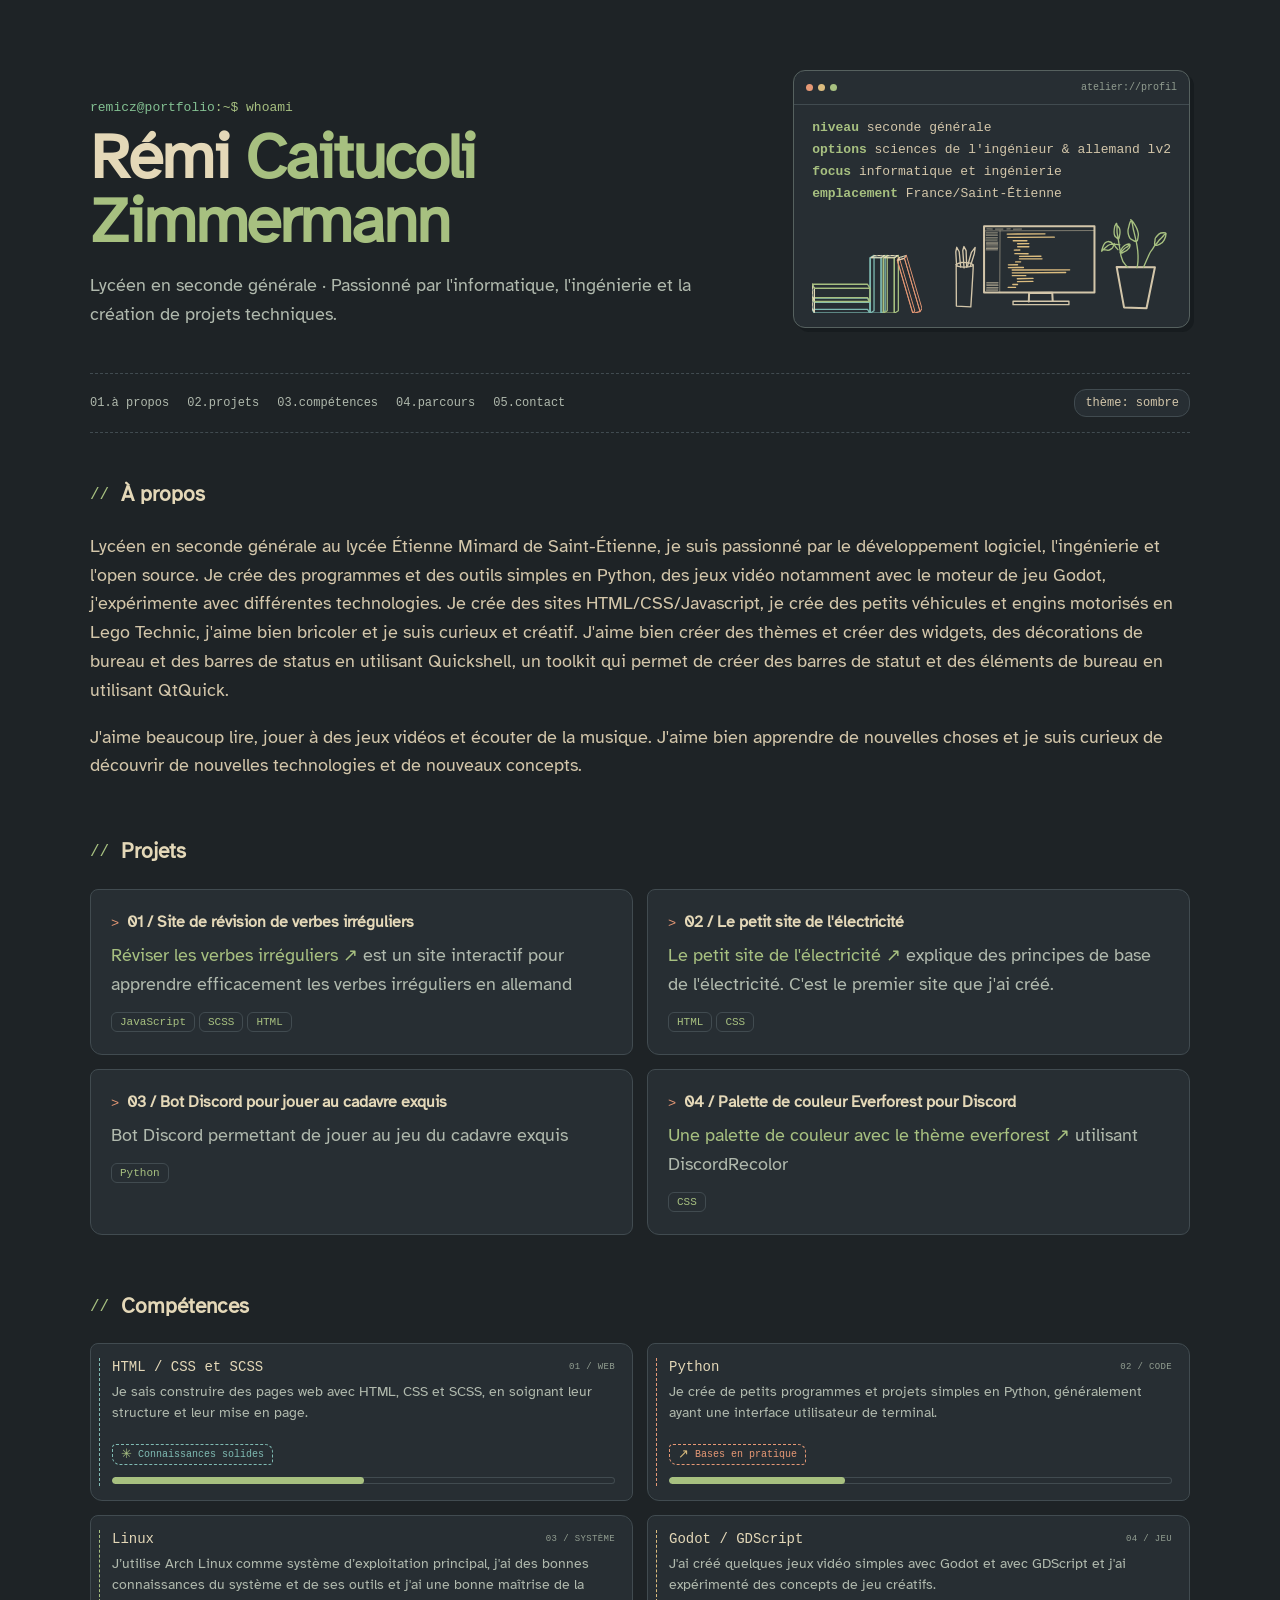
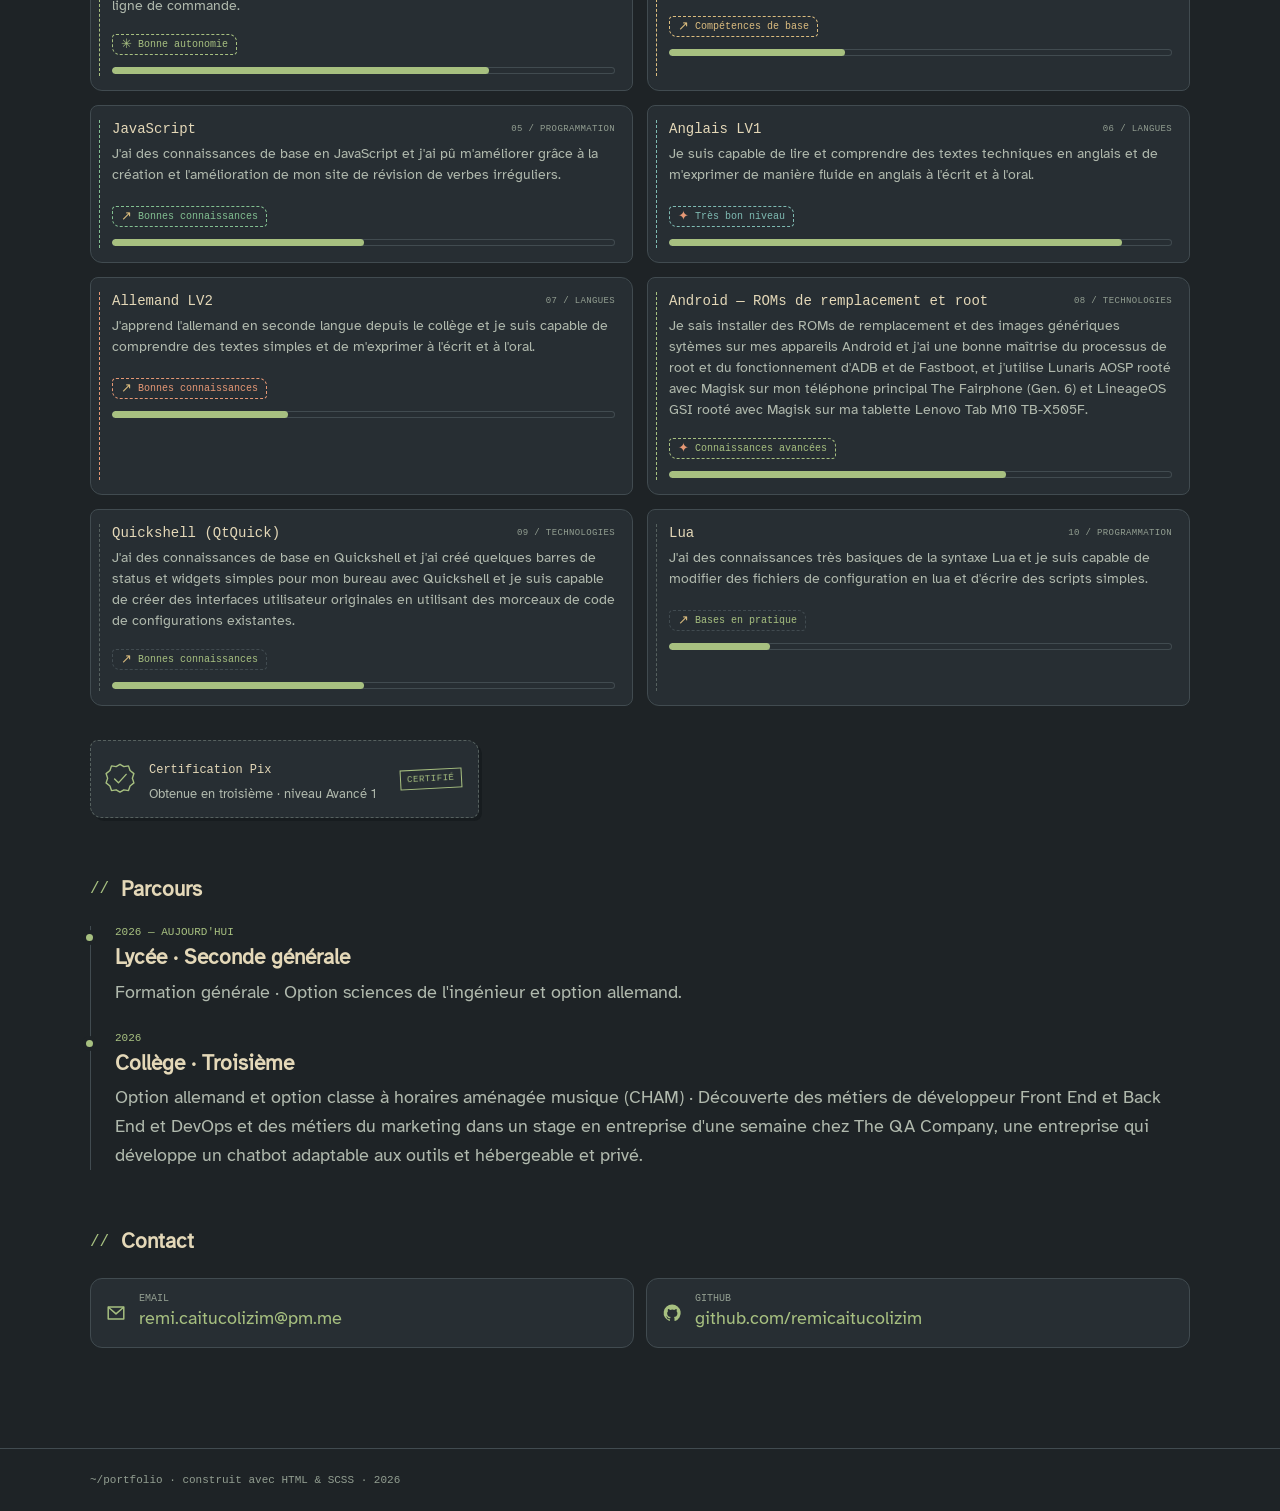
==== index.html @ 59a2e9ad "optimisation chargement police et ajout verdana comme police de fallback au lieu d'ubuntu" ====
<!doctype html>
<html lang="fr">
<head>
<meta charset="utf-8">
<meta name="viewport" content="width=device-width,initial-scale=1">
<title>Rémi Caitucoli Zimmermann — ~/CV</title>
<meta name="description" content="CV de Rémi Caitucoli Zimmermann, lycéen passionné par l'informatique, l'ingénierie et les projets techniques.">
<link rel="preload" href="fonts/atkinson-hyperlegible-minimal-400-normal.woff2" as="font" type="font/woff2" crossorigin>
<link rel="stylesheet" href="style.min.css">
</head>
<body>

<header>
<div class="container hero">
<div>
    <p class="eyebrow"><span class="eyebrow__prompt">remicz@portfolio</span>:~$ whoami</p>
    <h1>Rémi <span>Caitucoli Zimmermann</span></h1>
    <p class="subtitle">Lycéen en seconde générale · Passionné par l'informatique, l'ingénierie et la création de projets techniques.</p>
</div>
<div class="terminal">
    <div class="terminal__bar" aria-hidden="true">
        <span class="terminal__lights"><i></i><i></i><i></i></span>
        <span>atelier://profil</span>
    </div>
    <div class="terminal__details">
    <div><b>niveau</b> seconde générale</div>
    <div><b>options</b> sciences de l'ingénieur & allemand lv2</div>
    <div><b>focus</b> informatique et ingénierie</div>
    <div><b>emplacement</b> France/Saint-Étienne</div>
    </div>
    <div class="terminal__illustrations" role="img" aria-label="Illustration dessinée de livres et d'un bureau avec écran, pot à crayons et plante">
        <svg class="terminal__books" viewBox="0 0 137.84 113.62" aria-hidden="true" focusable="false">
                <g class="book-lines book-lines--blue" transform="matrix(.9938 0 0 .9938 -443.73 -843.36)">
                    <path d="m519.64 962.36 5.0803-3v-70l-5.0803 3z"/>
                    <path d="m520 892.36h13.606v70h-13.606z"/>
                    <path transform="translate(0 252.36)" d="m533.64 710 5.0803-3v-70l-5.0803 3z"/>
                    <path class="book-page" d="m520.99 892.36 4.1082-2.5853h12.895l-4.3007 2.5853z"/>
                    <path class="book-detail" d="m527.6875 889.7684-1.7188 1.0938h.2188l1.7188-1.0938h-.2188zm1.0313 0-1 .625h.2188l1-.625h-.2188zm4.8438 0-.5.3125h.2188l.5-.3125h-.2188zm1.7188 0-1.8125 1.1563h.2188l1.8125-1.1563h-.2188z"/>
                </g>
                <g class="book-lines book-lines--green" transform="matrix(.9938 0 0 .9938 -427.18 -843.36)">
                    <path d="m519.64 962.36 5.0803-3v-70l-5.0803 3z"/>
                    <path d="m520 892.36h13.606v70h-13.606z"/>
                    <path transform="translate(0 252.36)" d="m533.64 710 5.0803-3v-70l-5.0803 3z"/>
                    <path class="book-page" d="m520.99 892.36 4.1082-2.5853h12.895l-4.3007 2.5853z"/>
                    <path class="book-detail" d="m527.6875 889.7684-1.7188 1.0938h.2188l1.7188-1.0938h-.2188zm1.0313 0-1 .625h.2188l1-.625h-.2188zm4.8438 0-.5.3125h.2188l.5-.3125h-.2188zm1.7188 0-1.8125 1.1563h.2188l1.8125-1.1563h-.2188z"/>
                </g>
                <g class="book-lines book-lines--orange" transform="matrix(.65455 -.19206 .27981 .95359 -483.07 -704.28)">
                    <path d="m519.64 962.36 5.0803-3v-70l-5.0803 3z"/>
                    <path d="m520 892.36h13.606v70h-13.606z"/>
                    <path class="book-page" d="m520.99 892.36 4.1082-2.5853h12.895l-4.3007 2.5853z"/>
                    <path d="m533.38 962.46 5.0803-3v-70l-5.0803 3z"/>
                    <path class="book-detail" d="m527.6875 889.7684-1.7188 1.0938h.2188l1.7188-1.0938h-.2188zm1.0313 0-1 .625h.2188l1-.625h-.2188zm4.8438 0-.5.3125h.2188l.5-.3125h-.2188zm1.7188 0-1.8125 1.1563h.2188l1.8125-1.1563h-.2188z"/>
                </g>
                <g class="book-lines book-lines--blue" transform="matrix(0 -.9938 .9938 0 -883.85 629.67)">
                    <path d="m519.64 962.36 5.0803-3v-70l-5.0803 3z"/>
                    <path d="m520 892.36h13.606v70h-13.606z"/>
                    <path transform="translate(0 252.36)" d="m533.64 710 5.0803-3v-70l-5.0803 3z"/>
                    <path class="book-page" d="m520.99 892.36 4.1082-2.5853h12.895l-4.3007 2.5853z"/>
                    <path class="book-detail" d="m527.6875 889.7684-1.7188 1.0938h.2188l1.7188-1.0938h-.2188zm1.0313 0-1 .625h.2188l1-.625h-.2188zm4.8438 0-.5.3125h.2188l.5-.3125h-.2188zm1.7188 0-1.8125 1.1563h.2188l1.8125-1.1563h-.2188z"/>
                </g>
                <g class="book-lines book-lines--green" transform="matrix(0 -.9938 .9938 0 -883.85 615.06)">
                    <path d="m519.64 962.36 5.0803-3v-70l-5.0803 3z"/>
                    <path d="m520 892.36h16.583v70h-16.583z"/>
                    <path class="book-page" d="m520.99 892.36 5.0212-2.5853h15.761l-5.2565 2.5853z"/>
                    <path d="m536.58 962.36 5.0803-3v-70l-5.0803 3z"/>
                    <path class="book-detail" d="m527.6875 889.7684-1.7188 1.0938h.2188l1.7188-1.0938h-.2188zm1.0313 0-1 .625h.2188l1-.625h-.2188zm4.8438 0-.5.3125h.2188l.5-.3125h-.2188zm1.7188 0-1.8125 1.1563h.2188l1.8125-1.1563h-.2188z"/>
                </g>
        </svg>
        <svg class="terminal__drawing" viewBox="112 184 328 146" aria-hidden="true" focusable="false">
        <path d="M 358.947 261.435 L 369.987 321.822 L 403.524 322.934 L 416.011 261.928 L 358.947 261.435 Z" class="drawing-ink" stroke-width="3" fill="none" />
        <path d="M 120.003 319.823 L 119.708 257.819 C 118.082 262.956 144.098 262.572 145.029 258.461 C 145.959 254.352 141.541 321.077 141.541 321.077 L 120.003 319.823 Z" class="drawing-ink" stroke-width="2" fill="none" />
        <path d="M 126.381 261.531 L 124.205 238.793 L 120.526 232.129 L 119.132 239.072 L 120.272 258.483" class="drawing-ink" stroke-width="2" fill="none" />
        <path d="M 148.027 232.368 L 142.113 253.093 L 136.557 260.352 L 137.799 251.174 L 143.629 232.575" class="drawing-ink" transform="matrix(-1, 0, 0, -1, 0.000027, 0.000058)" stroke-width="2" fill="none" style="transform-box: fill-box; transform-origin: 50% 50%" />
        <path d="M 135.427 262.02 L 134.518 237.113 L 131.275 230.937 L 129.544 237.012 L 131.465 262.886" class="drawing-ink" stroke-width="2" fill="none" />
        <path d="M 119.73 258.037 C 120.292 258.771 121.184 256.816 122.063 256.523 C 122.516 256.373 122.98 256.22 123.453 256.067" class="drawing-ink" stroke-width="2" fill="none" />
        <path d="M 123.453 256.067 C 124.918 255.593 126.46 255.13 128.036 254.842 C 132.576 254.013 137.228 255.386 141.523 255.995 C 142.492 256.133 143.98 258.04 144.692 258.04" class="drawing-ink" stroke-width="2" fill="none" />
        <rect x="204.501" y="312.654" width="83.295" height="5.009" class="drawing-ink" stroke-width="2" fill="none" fill-opacity="0" />
        <polyline points="228.002 313.023 228.435 300.389 262.974 299.941 263.615 312.392" class="drawing-ink" stroke-width="3" fill="none" />
        <rect x="161.28" y="200.679" width="164.632" height="98.787" class="drawing-ink" stroke-width="3" fill="none" />
        <path d="M 399.13 261.859 C 401.352 256.072 404.235 249.851 406.723 244.403 C 407.624 242.43 408.785 239.451 410.194 237.868 C 412.074 235.754 413.523 232.959 415.151 230.54 C 416.779 228.121 419.765 225.579 420.997 223.278 C 423.022 219.494 427.864 217.443 429.673 213.623 C 430.034 212.86 432.757 212.225 432.582 211.303 C 432.373 210.204 425.838 210.506 424.885 210.825 C 420.372 212.334 419.876 215.131 416.949 218.071 C 415.742 219.284 416.594 222.273 415.877 223.594 C 415.499 224.292 415.382 228.344 415.882 228.989 C 416.847 230.236 421.919 227.937 423.015 227.638 C 428.663 226.097 432.617 216.983 432.617 211.575" class="drawing-accent" stroke-width="3" fill="none" />
        <path d="M 389.149 262.25 C 390.331 261.304 390.028 258.186 390.319 256.726 C 391.074 252.947 390.857 248.493 390.857 244.452 C 390.857 231.685 387.042 218.277 384.063 206.364 C 382.966 201.974 382.85 196.547 381.029 192.316 C 380.887 191.986 379.503 193.779 379.45 193.867 C 377.817 196.581 377.589 200.403 376.549 203.543 C 374.829 208.739 376.678 219.367 382.257 221.232 C 384.371 221.939 386.074 223.905 388.68 223.296 C 391.074 222.736 390.546 216.741 391.172 214.869 C 391.743 213.162 391.08 211.339 390.776 209.671 C 389.934 205.059 386.392 199.034 383.819 195.168 C 383.259 194.327 380.786 190.883 379.891 190.883" class="drawing-accent" stroke-width="3" fill="none" />
        <path d="M 375.733 261.789 C 374.653 261.531 373.754 260.222 373.034 259.492 C 369.249 255.656 366.686 250.982 365.557 245.297 C 363.355 234.202 362.013 222.316 359.824 211.348 C 358.897 206.705 360.358 200.881 358.907 196.598 C 358.698 195.982 357.88 197.495 357.675 198.113 C 357.297 199.254 356.304 200.257 356.079 201.393 C 355.178 205.93 353.908 215.108 358.499 217.468 C 359.054 217.753 360.697 220.13 361.54 219.843 C 362.821 219.407 362.919 216.231 363.2 215.109 C 363.994 211.939 364.168 207.223 363.199 204.197 C 362.53 202.108 360.33 200.631 359.326 198.613" class="drawing-accent" stroke-width="3" fill="none" />
        <path d="M 364.293 240.386 C 364.871 234.336 369.776 229.028 374.096 227.834 C 375.01 227.582 377.948 226.68 378.724 227.837 C 379.516 229.018 377.826 232.83 377.381 233.447 C 375.036 236.697 372.807 238.231 369.255 239.444 C 367.86 239.92 365.897 241.675 364.54 240.111 C 364.375 239.922 364.953 239.938 365.146 239.806 C 365.441 239.601 365.859 239.173 366.128 238.926 C 367.137 237.999 367.933 236.729 368.91 235.713 C 370.288 234.282 371.285 233.403 372.901 232.511 C 374.785 231.473 376.545 229.629 378.178 228.213" class="drawing-accent" stroke-width="3" fill="none" />
        <path d="M 363.909 228.482 C 358.286 228.482 351.274 225.262 346.05 229.483 C 343.838 231.272 341.691 233.01 339.576 234.968 C 339.099 235.407 337.907 236.065 337.585 236.718 C 337.562 236.763 336.687 238.044 336.686 237.98 C 336.666 236.414 338.053 232.74 338.533 231.317 C 341.928 221.242 349.275 221.876 354.336 228.23 C 354.857 228.885 352.879 233.269 352.514 233.449 C 350.106 234.622 348.014 237.686 344.904 236.468 C 342.67 235.593 339.831 235.596 337.583 235.596" class="drawing-accent" stroke-width="3" fill="none" />
        <path d="M 360.865 235.667 C 359.124 233.584 355.246 229.885 355.246 226.347" class="drawing-accent" stroke-width="3" fill="none" />
        <line x1="195.84" y1="212.487" x2="252.127" y2="212.066" class="drawing-detail" stroke-width="2" fill="none" />
        <line x1="196.744" y1="217.454" x2="266.022" y2="217.001" class="drawing-detail" stroke-width="2" fill="none" />
        <line x1="204.81" y1="222.361" x2="225.129" y2="222.439" class="drawing-detail" stroke-width="2" fill="none" />
        <line x1="211.302" y1="226.887" x2="228.025" y2="226.633" class="drawing-detail" stroke-width="2" fill="none" />
        <line x1="211.437" y1="231.32" x2="228.07" y2="231.397" class="drawing-detail" stroke-width="2" fill="none" />
        <line x1="206.335" y1="236.283" x2="214.615" y2="236.196" class="drawing-detail" stroke-width="2" fill="none" />
        <line x1="207.254" y1="241.674" x2="226.971" y2="241.732" class="drawing-detail" stroke-width="2" fill="none" />
        <line x1="214.25" y1="245.572" x2="246.107" y2="245.521" class="drawing-detail" stroke-width="2" fill="none" />
        <line x1="214.008" y1="249.373" x2="247.692" y2="249.329" class="drawing-detail" stroke-width="2" fill="none" />
        <line x1="208.409" y1="253.897" x2="215.817" y2="253.832" class="drawing-detail" stroke-width="2" fill="none" />
        <line x1="197.589" y1="258.268" x2="211.206" y2="258.226" class="drawing-detail" stroke-width="2" fill="none" />
        <line x1="197.501" y1="262.396" x2="220.018" y2="262.259" class="drawing-detail" stroke-width="2" fill="none" />
        <line x1="203.256" y1="266.012" x2="288.898" y2="265.712" class="drawing-detail" stroke-width="2" fill="none" />
        <line x1="203.386" y1="270.275" x2="282.975" y2="269.757" class="drawing-detail" stroke-width="2" fill="none" />
        <line x1="203.457" y1="274.485" x2="223.491" y2="274.506" class="drawing-detail" stroke-width="2" fill="none" />
        <line x1="210.871" y1="279.009" x2="234.261" y2="278.597" class="drawing-detail" stroke-width="2" fill="none" />
        <line x1="211.126" y1="283.374" x2="234.11" y2="283.08" class="drawing-detail" stroke-width="2" fill="none" />
        <line x1="204.126" y1="287.677" x2="211.203" y2="287.668" class="drawing-detail" stroke-width="2" fill="none" />
        <line x1="197.3" y1="291.949" x2="208.26" y2="291.92" class="drawing-detail" stroke-width="2" fill="none" />
        <line x1="162.582" y1="207.679" x2="325.145" y2="207.154" class="drawing-ink" stroke-width="0.75" fill="none" />
        <line x1="165.428" y1="204.704" x2="173.582" y2="204.906" class="drawing-ink" fill="none" />
        <line x1="178.369" y1="204.992" x2="189.426" y2="204.953" class="drawing-ink" fill="none" />
        <line x1="195.356" y1="204.794" x2="200.237" y2="204.706" class="drawing-ink" fill="none" />
        <line x1="205.14" y1="205.095" x2="217.051" y2="204.942" class="drawing-ink" fill="none" />
        <line x1="185.136" y1="207.612" x2="184.636" y2="299.285" class="drawing-ink" stroke-width="0.75" fill="none" />
        <line x1="164.441" y1="210.321" x2="181.252" y2="210.312" class="drawing-ink" stroke-width="0.75" fill="none" />
        <line x1="164.328" y1="212.537" x2="181.139" y2="212.528" class="drawing-ink" stroke-width="0.75" fill="none" />
        <line x1="164.5" y1="214.489" x2="181.311" y2="214.48" class="drawing-ink" stroke-width="0.75" fill="none" />
        <line x1="164.499" y1="217.546" x2="181.31" y2="217.537" class="drawing-ink" stroke-width="0.75" fill="none" />
        <line x1="164.26" y1="219.729" x2="181.072" y2="219.72" class="drawing-ink" stroke-width="0.75" fill="none" />
        <line x1="164.012" y1="221.68" x2="180.823" y2="221.671" class="drawing-ink" stroke-width="0.75" fill="none" />
        <line x1="164.907" y1="224.615" x2="181.718" y2="224.606" class="drawing-ink" fill="none" />
        <line x1="164.794" y1="226.831" x2="181.605" y2="226.822" class="drawing-ink" fill="none" />
        <line x1="164.966" y1="228.783" x2="181.777" y2="228.774" class="drawing-ink" fill="none" />
        <line x1="164.965" y1="231.84" x2="181.776" y2="231.831" class="drawing-ink" fill="none" />
        <line x1="164.726" y1="234.023" x2="181.538" y2="234.014" class="drawing-ink" fill="none" />
        <line x1="164.478" y1="235.974" x2="181.289" y2="235.965" class="drawing-ink" fill="none" />
        <line x1="165.281" y1="284.831" x2="182.092" y2="284.822" class="drawing-ink" fill="none" />
        <line x1="165.168" y1="287.047" x2="181.979" y2="287.038" class="drawing-ink" fill="none" />
        <line x1="165.34" y1="288.999" x2="182.151" y2="288.99" class="drawing-ink" fill="none" />
        <line x1="165.339" y1="292.056" x2="182.15" y2="292.047" class="drawing-ink" fill="none" />
        <line x1="165.1" y1="294.239" x2="181.912" y2="294.23" class="drawing-ink" fill="none" />
        <line x1="164.852" y1="296.19" x2="181.663" y2="296.181" class="drawing-ink" fill="none" />
        </svg>
    </div>
</div>
</div>
</header>

<nav class="container">
    <a href="#about">01.à propos</a>
    <a href="#projects">02.projets</a>
    <a href="#skills">03.compétences</a>
    <a href="#education">04.parcours</a>
    <a href="#contact">05.contact</a>
    <button id="theme-toggle" aria-label="Changer de thème">theme: light</button>
</nav>

<main class="container">

<section id="about">
<div class="section-head"><h2>À propos</h2></div>
    <p>Lycéen en seconde générale au lycée Étienne Mimard de Saint-Étienne, je suis passionné par le développement logiciel, l'ingénierie et l'open source.
    Je crée des programmes et des outils simples en Python, des jeux vidéo notamment avec le moteur de jeu Godot, j'expérimente avec différentes technologies.
    Je crée des sites HTML/CSS/Javascript, je crée des petits véhicules et engins motorisés en Lego Technic, j'aime bien bricoler et je suis curieux et créatif.
    J'aime bien créer des thèmes et créer des widgets, des décorations de bureau et des barres de status en utilisant Quickshell, un toolkit qui permet de créer des barres de statut et des éléments de bureau en utilisant QtQuick.</p>
    J'aime beaucoup lire, jouer à des jeux vidéos et écouter de la musique. J'aime bien apprendre de nouvelles choses et je suis curieux de découvrir de nouvelles technologies et de nouveaux concepts.
</section>

<section id="projects">
<div class="section-head"><h2>Projets</h2></div>
<div class="grid">

<a href="https://verbes-irreguliers.github.io/verbes-irreguliers/" target="_blank" rel="noopener noreferrer">
<article class="card">
    <h3>01 / Site de révision de verbes irréguliers</h3>
    <p><span class="highlight">Réviser les verbes irréguliers ↗</span> est un site interactif pour apprendre efficacement les verbes irréguliers en allemand</p>
    <span class="tag">JavaScript</span><span class="tag">SCSS</span><span class="tag">HTML</span>
</article>
</a>

<a href="https://rcz2011.github.io/sitelectric/" target="_blank" rel="noopener noreferrer">
<article class="card">
    <h3>02 / Le petit site de l'électricité</h3>
    <p><span class="highlight">Le petit site de l'électricité ↗</span> explique des principes de base de l'électricité. C'est le premier site que j'ai créé.</p>
    <span class="tag">HTML</span><span class="tag">CSS</span>
</article>
</a>

<article class="card">
    <h3>03 / Bot Discord pour jouer au cadavre exquis</h3>
    <p>Bot Discord permettant de jouer au jeu du cadavre exquis</p>
    <span class="tag">Python</span>
</article>

<a href="https://github.com/rcz45678/betterdiscord-everforest">
<article class="card">
    <h3>04 / Palette de couleur Everforest pour Discord</h3>
    <p><span class="highlight">Une palette de couleur avec le thème everforest ↗</span> utilisant DiscordRecolor</p>
    <span class="tag">CSS</span>
</article>
</a>


</div>
</section>

<section id="skills">
<div class="section-head section-head--skills">
    <h2>Compétences</h2>
</div>
<div class="skills">
<article class="skill skill--50 skill--web">
    <div class="skill-head"><span class="skill-name">HTML / CSS et SCSS</span><span class="skill-index">01 / WEB</span></div>
    <p class="skill-description">Je sais construire des pages web avec HTML, CSS et SCSS, en soignant leur structure et leur mise en page.</p>
    <div class="skill-level skill-level--solid"><span class="skill-level__mark" aria-hidden="true">✳</span>Connaissances solides</div>
    <div class="skill-bar" role="progressbar" aria-label="Niveau en HTML et CSS" aria-valuenow="75" aria-valuemin="0" aria-valuemax="100"><span></span></div>
</article>

<article class="skill skill--35 skill--python">
    <div class="skill-head"><span class="skill-name">Python</span><span class="skill-index">02 / CODE</span></div>
    <p class="skill-description">Je crée de petits programmes et projets simples en Python, généralement ayant une interface utilisateur de terminal.</p>
    <div class="skill-level skill-level--learning"><span class="skill-level__mark" aria-hidden="true">↗</span>Bases en pratique</div>
    <div class="skill-bar" role="progressbar" aria-label="Niveau en Python" aria-valuenow="35" aria-valuemin="0" aria-valuemax="100"><span></span></div>
</article>

<article class="skill skill--75 skill--linux">
    <div class="skill-head"><span class="skill-name">Linux</span><span class="skill-index">03 / SYSTÈME</span></div>
    <p class="skill-description">J’utilise Arch Linux comme système d’exploitation principal, j'ai des bonnes connaissances du système et de ses outils et j'ai une bonne maîtrise de la ligne de commande.</p>
    <div class="skill-level skill-level--solid"><span class="skill-level__mark" aria-hidden="true">✳</span>Bonne autonomie</div>
    <div class="skill-bar" role="progressbar" aria-label="Niveau en Linux" aria-valuenow="67" aria-valuemin="0" aria-valuemax="100"><span></span></div>
</article>

<article class="skill skill--35 skill--godot">
    <div class="skill-head"><span class="skill-name">Godot / GDScript</span><span class="skill-index">04 / JEU</span></div>
    <p class="skill-description">J'ai créé quelques jeux vidéo simples avec Godot et avec GDScript et j'ai expérimenté des concepts de jeu créatifs.</p>
    <div class="skill-level skill-level--learning"><span class="skill-level__mark" aria-hidden="true">↗</span>Compétences de base</div>
    <div class="skill-bar" role="progressbar" aria-label="Niveau en Godot et GDScript" aria-valuenow="50" aria-valuemin="0" aria-valuemax="100"><span></span></div>
</article>

<article class="skill skill--50 skill--javascript">
    <div class="skill-head"><span class="skill-name">JavaScript</span><span class="skill-index">05 / PROGRAMMATION</span></div>
    <p class="skill-description">J'ai des connaissances de base en JavaScript et j'ai pû m'améliorer grâce à la création et l'amélioration de mon site de révision de verbes irréguliers.</p>
    <div class="skill-level skill-level--learning"><span class="skill-level__mark" aria-hidden="true">↗</span>Bonnes connaissances</div>
    <div class="skill-bar" role="progressbar" aria-label="Niveau en JavaScript" aria-valuenow="50" aria-valuemin="0" aria-valuemax="100"><span></span></div>
</article>

<article class="skill skill--90 skill--english">
    <div class="skill-head"><span class="skill-name">Anglais LV1</span><span class="skill-index">06 / LANGUES</span></div>
    <p class="skill-description">Je suis capable de lire et comprendre des textes techniques en anglais et de m'exprimer de manière fluide en anglais à l'écrit et à l'oral.</p>
    <div class="skill-level skill-level--advanced"><span class="skill-level__mark" aria-hidden="true">✦</span>Très bon niveau</div>
    <div class="skill-bar" role="progressbar" aria-label="Niveau en anglais" aria-valuenow="90" aria-valuemin="0" aria-valuemax="100"><span></span></div>
</article>

<article class="skill skill--35 skill--german">
    <div class="skill-head"><span class="skill-name">Allemand LV2</span><span class="skill-index">07 / LANGUES</span></div>
    <p class="skill-description">J'apprend l'allemand en seconde langue depuis le collège et je suis capable de comprendre des textes simples et de m'exprimer à l'écrit et à l'oral.</p>
    <div class="skill-level skill-level--learning"><span class="skill-level__mark" aria-hidden="true">↗</span>Bonnes connaissances</div>
    <div class="skill-bar" role="progressbar" aria-label="Niveau en allemand" aria-valuenow="35" aria-valuemin="0" aria-valuemax="100"><span></span></div>
</article>

<article class="skill skill--67 skill--androidrom">
    <div class="skill-head"><span class="skill-name">Android — ROMs de remplacement et root</span><span class="skill-index">08 / TECHNOLOGIES</span></div>
    <p class="skill-description">Je sais installer des ROMs de remplacement et des images génériques sytèmes sur mes appareils Android et j'ai une bonne maîtrise du processus de root et du fonctionnement d'ADB et de Fastboot, et j'utilise Lunaris AOSP rooté avec Magisk sur mon téléphone principal The Fairphone (Gen. 6) et LineageOS GSI rooté avec Magisk sur ma tablette Lenovo Tab M10 TB-X505F.</p>
    <div class="skill-level skill-level--advanced"><span class="skill-level__mark" aria-hidden="true">✦</span>Connaissances avancées</div>
    <div class="skill-bar" role="progressbar" aria-label="Niveau en installation de ROMs et de root" aria-valuenow="90" aria-valuemin="0" aria-valuemax="100"><span></span></div>
</article>

<article class="skill skill--50 skill--quickshell">
    <div class="skill-head"><span class="skill-name">Quickshell (QtQuick)</span><span class="skill-index">09 / TECHNOLOGIES</span></div>
    <p class="skill-description">J'ai des connaissances de base en Quickshell et j'ai créé quelques barres de status et widgets simples pour mon bureau avec Quickshell et je suis capable de créer des interfaces utilisateur originales en utilisant des morceaux de code de configurations existantes.</p>
    <div class="skill-level skill-level--learning"><span class="skill-level__mark" aria-hidden="true">↗</span>Bonnes connaissances</div>
    <div class="skill-bar" role="progressbar" aria-label="Niveau en Quickshell" aria-valuenow="50" aria-valuemin="0" aria-valuemax="100"><span></span></div>
</article>

<article class="skill skill--20 skill--lua">
    <div class="skill-head"><span class="skill-name">Lua</span><span class="skill-index">10 / PROGRAMMATION</span></div>
    <p class="skill-description">J'ai des connaissances très basiques de la syntaxe Lua et je suis capable de modifier des fichiers de configuration en lua et d'écrire des scripts simples.</p>
    <div class="skill-level skill-level--learning"><span class="skill-level__mark" aria-hidden="true">↗</span>Bases en pratique</div>
    <div class="skill-bar" role="progressbar" aria-label="Niveau en Lua" aria-valuenow="20" aria-valuemin="0" aria-valuemax="100"><span></span></div>
</article>

<aside class="skill-note">
    <svg class="skill-note__drawing" viewBox="0 0 44 44" aria-hidden="true">
        <path d="m22 3 5 3 6-1 2 6 5 4-2 6 2 6-5 4-2 6-6-1-5 3-5-3-6 1-2-6-5-4 2-6-2-6 5-4 2-6 6 1z"/>
        <path d="m15 22 5 5 10-11"/>
    </svg>
    <div><strong>Certification Pix</strong><p>Obtenue en troisième · niveau Avancé 1</p></div>
    <span class="skill-note__stamp">CERTIFIÉ</span>
</aside>

</section>

<section id="education">
<div class="section-head"><h2>Parcours</h2></div>
<div class="timeline">

<div class="item">
<div class="date">2026 — AUJOURD'HUI</div>
<h3>Lycée · Seconde générale</h3>
<p>Formation générale · Option sciences de l'ingénieur et option allemand.</p>
</div>

<div class="item">
<div class="date">2026</div>
<h3>Collège · Troisième</h3>
<p>Option allemand et option classe à horaires aménagée musique (CHAM) · Découverte des métiers de développeur Front End et Back End et DevOps et des métiers du marketing dans un stage en entreprise d'une semaine chez The QA Company, une entreprise qui développe un chatbot adaptable aux outils et hébergeable et privé.</p>
</div>

</div>
</section>

<section id="contact">
<div class="section-head"><h2>Contact</h2></div>
<div class="contact">
    <a href="mailto:remi.caitucolizim@pm.me">
        <svg class="contact__icon" viewBox="0 0 24 24" aria-hidden="true" focusable="false"><path d="M3.5 5.5h17v13h-17z"/><path d="m4 6 8 7 8-7"/></svg>
        <span><small>EMAIL</small>remi.caitucolizim@pm.me</span>
    </a>
    <a href="https://github.com/remicaitucolizim " target="_blank" rel="noopener noreferrer">
        <svg class="contact__icon" viewBox="0 0 24 24" aria-hidden="true" focusable="false"><path d="M12 2.8a9.2 9.2 0 0 0-2.9 17.9c.5.1.6-.2.6-.4v-1.6c-2.4.5-2.9-1-2.9-1-.4-1-.9-1.3-.9-1.3-.8-.5.1-.5.1-.5.9.1 1.4.9 1.4.9.8 1.4 2.1 1 2.6.8.1-.6.3-1 .6-1.2-1.9-.2-3.9-1-3.9-4.1 0-.9.3-1.7.9-2.3-.1-.2-.4-1.1.1-2.3 0 0 .7-.2 2.4.9a8.3 8.3 0 0 1 4.4 0c1.7-1.1 2.4-.9 2.4-.9.5 1.2.2 2.1.1 2.3.6.6.9 1.4.9 2.3 0 3.1-1.9 3.9-3.8 4.1.3.3.6.8.6 1.6v2.3c0 .2.2.5.6.4A9.2 9.2 0 0 0 12 2.8Z"/></svg>
        <span><small>GITHUB</small>github.com/remicaitucolizim</span>
    </a>

</div>
</section>

</main>

<footer>
<div class="container">~/portfolio · construit avec HTML & SCSS · 2026</div>
</footer>

<script>
// changement theme
const root=document.documentElement,btn=document.getElementById("theme-toggle");
const saved=localStorage.getItem("theme");

function theme(t){
root.dataset.theme=t;
btn.textContent=`thème: ${t==="night"?"sombre":"clair"}`;
localStorage.setItem("theme",t);
}

theme(saved||"night");
btn.onclick=()=>theme(root.dataset.theme==="night"?"light":"night");

window.addEventListener("load",()=>{
document.fonts.load('400 18px "Atkinson Hyperlegible Full"')
.then(fonts=>{
if(fonts.length)root.classList.add("font-full");
})
.catch(error=>console.error("Impossible de charger la police complète :",error));
},{once:true});
</script>

</body>
</html>
---- style.min.css ----
@font-face{font-family:"Atkinson Hyperlegible Minimal";src:url("fonts/atkinson-hyperlegible-minimal-400-normal.woff2") format("woff2");font-weight:400;font-style:normal;font-display:swap}@font-face{font-family:"Atkinson Hyperlegible Full";src:url("fonts/atkinson-hyperlegible-full-400-normal.woff2") format("woff2");font-weight:400;font-style:normal;font-display:swap}:root{--bg: #1e2326;--bg-soft: #272e33;--card: #272e33;--card-hover: #2e383c;--text: #d3c6aa;--text-strong: #e4d8b8;--muted: #b0b9ad;--subtle: #929e91;--green: #a7c080;--green-dark: #83a598;--blue: #7fbbb3;--aqua: #83c092;--orange: #e69875;--yellow: #dbbc7f;--border: #414b50;--border-strong: #56615f;--shadow: #171c1f;--radius: 12px;--max: 1100px;--mono: "SFMono-Regular", "Cascadia Code", "Roboto Mono", Consolas, monospace;--sans: "Atkinson Hyperlegible Minimal", Verdana, Ubuntu, Inter, ui-sans-serif, system-ui, -apple-system, BlinkMacSystemFont, "Segoe UI", sans-serif;color-scheme:dark}.font-full{--sans: "Atkinson Hyperlegible Full", Verdana, Ubuntu, Inter, ui-sans-serif, system-ui, -apple-system, BlinkMacSystemFont, "Segoe UI", sans-serif}[data-theme=light]{--bg: #f3f1e5;--bg-soft: #e5e8d8;--card: #fbf7e9;--card-hover: #f1ecd9;--text: #46534d;--text-strong: #2f4037;--muted: #56645c;--subtle: #607066;--green: #4c7049;--green-dark: #426342;--blue: #3d718d;--aqua: #356f62;--orange: #a4513b;--yellow: #86651e;--border: #c9cbb5;--border-strong: #a9ae92;--shadow: #d9dece;color-scheme:light}*{box-sizing:border-box}body{margin:0;background:var(--bg);color:var(--text);font:18px/1.6 var(--sans);animation:page-enter .55s ease-out both;transition:background-color .4s ease,color .4s ease}@keyframes page-enter{from{opacity:0;transform:translateY(8px)}to{opacity:1;transform:translateY(0)}}a{color:var(--green);text-decoration:none}a:hover{color:var(--green-dark)}.terminal,.card,.skill,#theme-toggle,.contact a{border:1px solid var(--border);border-radius:var(--radius);background:var(--card)}::selection{color:var(--bg);background:var(--green-dark)}a:focus-visible,#theme-toggle:focus-visible{outline:2px solid var(--green);outline-offset:3px}.container{width:min(100% - 32px,var(--max));margin:auto}header{position:relative;padding:70px 0 0}.hero{display:grid;grid-template-columns:1fr auto;gap:30px;align-items:end;padding-bottom:45px;border-bottom:1px dashed var(--border)}.eyebrow{margin:0 0 10px;color:var(--green);font:13px var(--mono)}.eyebrow__prompt{color:var(--aqua)}h1{margin:0;color:var(--text-strong);font-size:clamp(30px,5vw,68px);line-height:1;letter-spacing:-2px}h1 span{color:var(--green)}.subtitle{max-width:620px;margin:18px 0 0;color:var(--muted);font-size:18px}nav{display:flex;flex-wrap:wrap;align-items:center;gap:18px;padding:15px 0;border-bottom:1px dashed var(--border);font:12px var(--mono)}nav a{color:var(--muted)}main{padding:45px 0}section{margin-bottom:55px}.section-head{display:flex;align-items:center;gap:12px;margin-bottom:20px}.section-head:before{content:"//";color:var(--green);font:16px var(--mono)}h2{margin:0;color:var(--text-strong);font-size:21px}footer{padding:25px 0;border-top:1px solid var(--border);color:var(--subtle);font:11px var(--mono)}.terminal{position:relative;overflow:hidden;min-width:245px;padding:0 18px 14px;border-color:var(--border-strong);box-shadow:4px 4px 0 var(--shadow);font:13px/1.7 var(--mono)}.terminal__bar{display:flex;justify-content:space-between;align-items:center;gap:12px;margin:0 -18px 12px;padding:8px 12px;border-bottom:1px solid var(--border);color:var(--subtle);font-size:10px}.terminal__lights{display:flex;gap:5px}.terminal__lights i{width:7px;height:7px;border-radius:50%;background:var(--orange)}.terminal__lights i:nth-child(2){background:var(--yellow)}.terminal__lights i:nth-child(3){background:var(--green)}.terminal__details{position:relative;z-index:1;padding-bottom:2px}.terminal__illustrations{display:flex;justify-content:space-between;align-items:flex-end;gap:8px;margin-top:8px}.terminal__books{display:block;width:36%;max-width:110px;flex:0 1 36%}.terminal__drawing{display:block;width:68%;max-width:220px;flex:0 1 68%}.terminal b{color:var(--green)}.drawing-ink,.drawing-accent,.drawing-detail,.book-lines,.book-page{fill:none;stroke-linecap:round;stroke-linejoin:round}.drawing-ink{stroke:var(--text)}.drawing-accent{stroke:var(--green);stroke-width:2}.drawing-detail{stroke:var(--yellow)}.book-detail{stroke:var(--subtle);stroke-width:.8}.book-page{stroke:var(--text-strong);stroke-width:1.4}.book-lines{stroke:currentColor;stroke-width:1.6;stroke-linecap:round;stroke-linejoin:round}.book-lines--blue{color:var(--blue)}.book-lines--green{color:var(--green)}.book-lines--orange{color:var(--orange)}#theme-toggle{margin-left:auto;padding:6px 10px;color:var(--text);cursor:pointer;font:12px var(--mono)}#theme-toggle:hover{background:var(--card-hover);border-color:var(--border-strong)}.grid{display:grid;grid-template-columns:repeat(2, 1fr);gap:14px}.grid .card:hover{transform:translateY(-4px) rotate(-0.25deg);border-color:var(--border-strong);background:var(--card-hover);box-shadow:4px 5px 0 var(--shadow)}.grid .card:focus-visible{outline:2px solid var(--green);outline-offset:3px}.card{position:relative;height:100%;border-radius:8px 12px 9px 12px;padding:20px;transition:transform .22s ease,box-shadow .22s ease,border-color .22s ease,background-color .22s ease}.card h3{margin:0 0 6px;color:var(--text-strong);font-size:16px}.card h3::before{color:var(--orange);content:"> ";font:.85em var(--mono)}.card p{margin:5px 0;color:var(--muted)}.highlight{color:var(--green)}.tag{display:inline-block;margin:8px 4px 0 0;padding:3px 8px;border:1px solid var(--border);border-radius:6px;color:var(--green);font:11px var(--mono);transition:color .2s ease,border-color .2s ease,transform .2s ease}.card:hover .tag{transform:translateY(-1px);border-color:var(--green)}.timeline{padding-left:24px;border-left:1px solid var(--border)}.item{position:relative;margin-bottom:25px}.item:before{position:absolute;top:8px;left:-29px;width:7px;height:7px;border-radius:50%;background:var(--green);box-shadow:0 0 0 4px var(--bg);content:""}.item h3{margin:3px 0;color:var(--text-strong)}.item p{margin:0;color:var(--muted)}.date{color:var(--green);font:11px var(--mono)}.skills{display:grid;grid-template-columns:repeat(2, 1fr);gap:14px}.section-head--skills{justify-content:flex-start;gap:12px}.skill{position:relative;overflow:hidden;border-radius:8px 12px 8px 12px;padding:15px 17px 16px 21px;box-shadow:inset 0 0 0 1px var(--bg-soft);transition:transform .2s ease,border-color .2s ease,background-color .2s ease}.skill::before{position:absolute;top:14px;bottom:14px;left:8px;border-left:1px dashed var(--skill-accent, var(--border-strong));content:""}.skill:hover{transform:translateY(-3px);border-color:var(--skill-accent, var(--green));background:var(--card-hover)}.skill:hover .skill-bar span{filter:brightness(1.12)}.skill--web{--skill-accent: var(--blue)}.skill--python{--skill-accent: var(--orange)}.skill--linux{--skill-accent: var(--green)}.skill--godot{--skill-accent: var(--yellow)}.skill--javascript{--skill-accent: var(--aqua)}.skill--english{--skill-accent: var(--blue)}.skill--german{--skill-accent: var(--orange)}.skill--androidrom{--skill-accent: var(--green)}.skill--75{--level: 75%}.skill--50{--level: 50%}.skill--67{--level: 67%}.skill--35{--level: 35%}.skill--90{--level: 90%}.skill--20{--level: 20%}.skill-head{display:flex;justify-content:flex-start;align-items:center;gap:10px;margin-bottom:6px}.skill-name{color:var(--text-strong);font:14px var(--mono)}.skill-index{margin-left:auto;color:var(--subtle);font:9px var(--mono);letter-spacing:.04em}.skill-description{min-height:3.2em;margin:0 0 12px;color:var(--muted);font-size:14px;line-height:1.5}.skill-level{display:inline-flex;align-items:center;gap:6px;margin-bottom:12px;padding:3px 8px;border:1px dashed var(--skill-accent, var(--border));border-radius:4px 8px 4px 8px;color:var(--skill-accent, var(--green));font:10px var(--mono)}.skill-level__mark{font-size:13px;line-height:1}.skill-level--solid .skill-level__mark{color:var(--green)}.skill-level--learning .skill-level__mark{color:var(--yellow)}.skill-level--advanced .skill-level__mark{color:var(--orange)}.skill-bar{height:7px;overflow:hidden;border-radius:99px;background:var(--bg-soft);box-shadow:inset 0 0 0 1px var(--border)}.skill-bar span{display:block;width:var(--level);height:100%;border-radius:inherit;background:var(--green);transition:filter .2s ease}.skill-note{display:flex;width:fit-content;align-items:center;gap:12px;margin-top:20px;padding:12px 16px 12px 12px;border:1px dashed var(--border-strong);border-radius:8px 12px 8px 12px;background:var(--card);box-shadow:3px 3px 0 var(--shadow)}.skill-note__drawing{width:34px;height:34px;flex:0 0 auto;fill:none;stroke:var(--green);stroke-linecap:round;stroke-linejoin:round;stroke-width:1.8}.skill-note strong{color:var(--text-strong);font:12px var(--mono)}.skill-note p{margin:2px 0 0;color:var(--muted);font-size:13px}.skill-note__stamp{margin-left:12px;padding:4px 6px;transform:rotate(-3deg);border:1px solid var(--green);color:var(--green);font:9px var(--mono);letter-spacing:.06em}.contact{display:grid;grid-template-columns:repeat(2, minmax(0, 1fr));gap:12px}.contact a{display:flex;align-items:center;gap:12px;padding:14px;transition:transform .2s ease,border-color .2s ease,background-color .2s ease}.contact a:hover{transform:translateY(-3px);border-color:var(--green);background:var(--card-hover)}.contact small{display:block;color:var(--subtle);font:10px var(--mono)}.contact__icon{width:22px;height:22px;flex:0 0 auto;fill:none;stroke:var(--green);stroke-linecap:round;stroke-linejoin:round;stroke-width:1.6}.contact a:last-child .contact__icon{fill:var(--green);stroke:none}@media(prefers-reduced-motion: reduce){*,*::before,*::after{scroll-behavior:auto !important;animation-duration:.01ms !important;animation-iteration-count:1 !important;transition-duration:.01ms !important}}@media(max-width: 700px){header{padding-top:45px}.hero{grid-template-columns:1fr;padding-bottom:30px}.terminal{min-width:0}.terminal__books{width:26%}.terminal__drawing{width:68%}.grid,.skills,.contact{grid-template-columns:1fr}main{padding-top:32px}#theme-toggle{margin-left:0}}
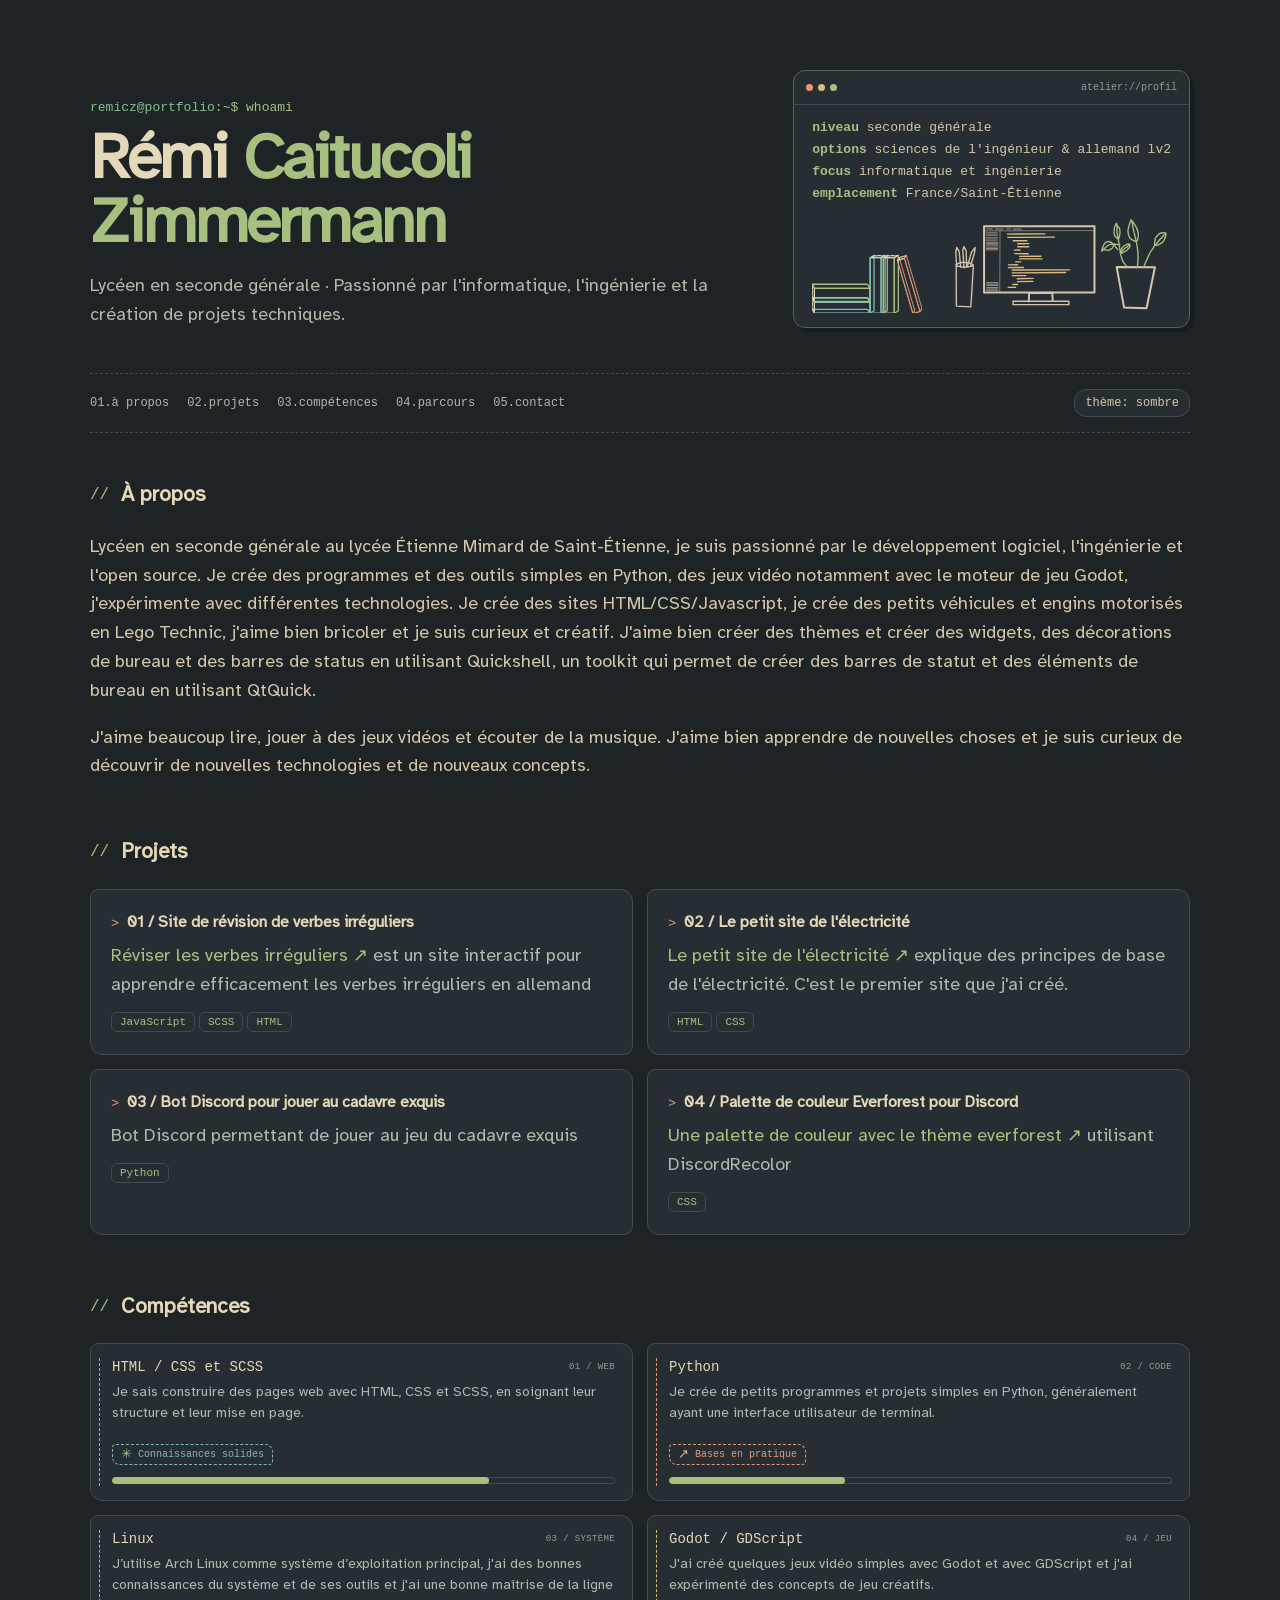
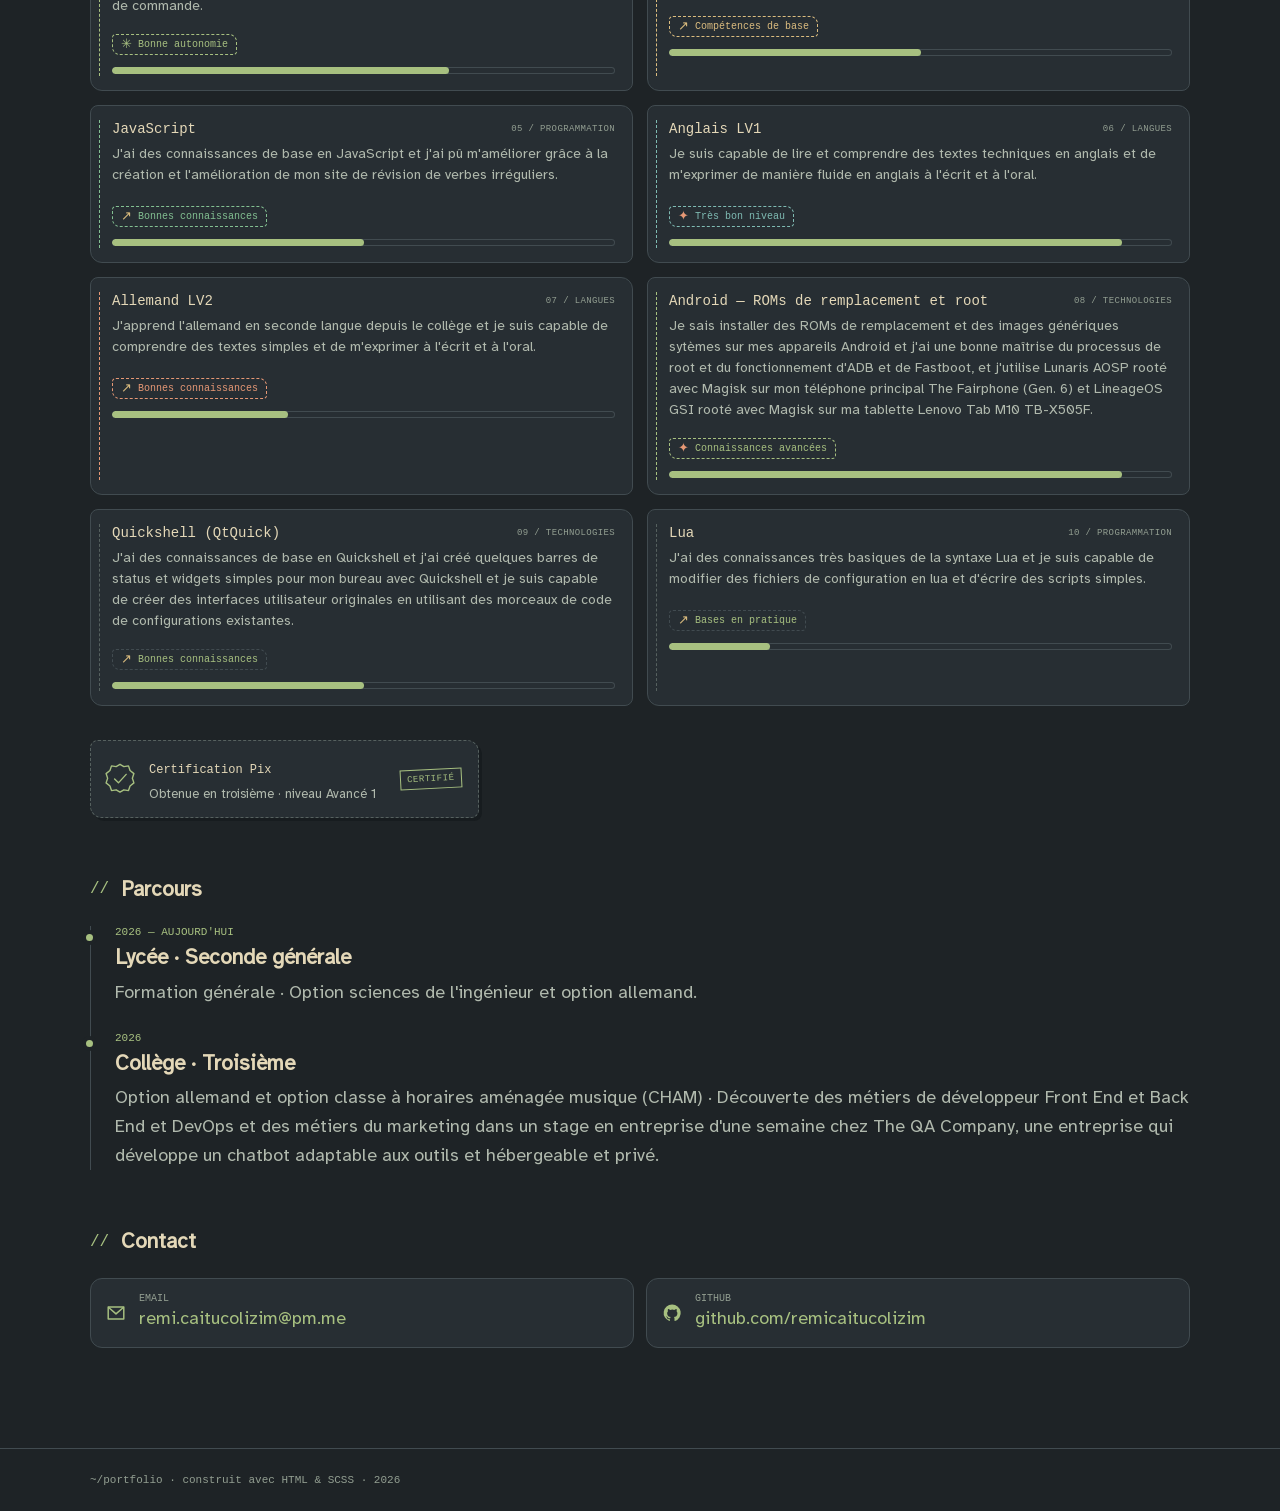
==== commit 0ff291d4: "suppression  scss inutilisé amélioration chargement police optimisations et nettoyage" ====
--- a/index.html
+++ b/index.html
@@ -67,65 +67,65 @@
                 </g>
         </svg>
         <svg class="terminal__drawing" viewBox="112 184 328 146" aria-hidden="true" focusable="false">
-        <path d="M 358.947 261.435 L 369.987 321.822 L 403.524 322.934 L 416.011 261.928 L 358.947 261.435 Z" class="drawing-ink" stroke-width="3" fill="none" />
-        <path d="M 120.003 319.823 L 119.708 257.819 C 118.082 262.956 144.098 262.572 145.029 258.461 C 145.959 254.352 141.541 321.077 141.541 321.077 L 120.003 319.823 Z" class="drawing-ink" stroke-width="2" fill="none" />
-        <path d="M 126.381 261.531 L 124.205 238.793 L 120.526 232.129 L 119.132 239.072 L 120.272 258.483" class="drawing-ink" stroke-width="2" fill="none" />
-        <path d="M 148.027 232.368 L 142.113 253.093 L 136.557 260.352 L 137.799 251.174 L 143.629 232.575" class="drawing-ink" transform="matrix(-1, 0, 0, -1, 0.000027, 0.000058)" stroke-width="2" fill="none" style="transform-box: fill-box; transform-origin: 50% 50%" />
-        <path d="M 135.427 262.02 L 134.518 237.113 L 131.275 230.937 L 129.544 237.012 L 131.465 262.886" class="drawing-ink" stroke-width="2" fill="none" />
-        <path d="M 119.73 258.037 C 120.292 258.771 121.184 256.816 122.063 256.523 C 122.516 256.373 122.98 256.22 123.453 256.067" class="drawing-ink" stroke-width="2" fill="none" />
-        <path d="M 123.453 256.067 C 124.918 255.593 126.46 255.13 128.036 254.842 C 132.576 254.013 137.228 255.386 141.523 255.995 C 142.492 256.133 143.98 258.04 144.692 258.04" class="drawing-ink" stroke-width="2" fill="none" />
-        <rect x="204.501" y="312.654" width="83.295" height="5.009" class="drawing-ink" stroke-width="2" fill="none" fill-opacity="0" />
-        <polyline points="228.002 313.023 228.435 300.389 262.974 299.941 263.615 312.392" class="drawing-ink" stroke-width="3" fill="none" />
-        <rect x="161.28" y="200.679" width="164.632" height="98.787" class="drawing-ink" stroke-width="3" fill="none" />
-        <path d="M 399.13 261.859 C 401.352 256.072 404.235 249.851 406.723 244.403 C 407.624 242.43 408.785 239.451 410.194 237.868 C 412.074 235.754 413.523 232.959 415.151 230.54 C 416.779 228.121 419.765 225.579 420.997 223.278 C 423.022 219.494 427.864 217.443 429.673 213.623 C 430.034 212.86 432.757 212.225 432.582 211.303 C 432.373 210.204 425.838 210.506 424.885 210.825 C 420.372 212.334 419.876 215.131 416.949 218.071 C 415.742 219.284 416.594 222.273 415.877 223.594 C 415.499 224.292 415.382 228.344 415.882 228.989 C 416.847 230.236 421.919 227.937 423.015 227.638 C 428.663 226.097 432.617 216.983 432.617 211.575" class="drawing-accent" stroke-width="3" fill="none" />
-        <path d="M 389.149 262.25 C 390.331 261.304 390.028 258.186 390.319 256.726 C 391.074 252.947 390.857 248.493 390.857 244.452 C 390.857 231.685 387.042 218.277 384.063 206.364 C 382.966 201.974 382.85 196.547 381.029 192.316 C 380.887 191.986 379.503 193.779 379.45 193.867 C 377.817 196.581 377.589 200.403 376.549 203.543 C 374.829 208.739 376.678 219.367 382.257 221.232 C 384.371 221.939 386.074 223.905 388.68 223.296 C 391.074 222.736 390.546 216.741 391.172 214.869 C 391.743 213.162 391.08 211.339 390.776 209.671 C 389.934 205.059 386.392 199.034 383.819 195.168 C 383.259 194.327 380.786 190.883 379.891 190.883" class="drawing-accent" stroke-width="3" fill="none" />
-        <path d="M 375.733 261.789 C 374.653 261.531 373.754 260.222 373.034 259.492 C 369.249 255.656 366.686 250.982 365.557 245.297 C 363.355 234.202 362.013 222.316 359.824 211.348 C 358.897 206.705 360.358 200.881 358.907 196.598 C 358.698 195.982 357.88 197.495 357.675 198.113 C 357.297 199.254 356.304 200.257 356.079 201.393 C 355.178 205.93 353.908 215.108 358.499 217.468 C 359.054 217.753 360.697 220.13 361.54 219.843 C 362.821 219.407 362.919 216.231 363.2 215.109 C 363.994 211.939 364.168 207.223 363.199 204.197 C 362.53 202.108 360.33 200.631 359.326 198.613" class="drawing-accent" stroke-width="3" fill="none" />
-        <path d="M 364.293 240.386 C 364.871 234.336 369.776 229.028 374.096 227.834 C 375.01 227.582 377.948 226.68 378.724 227.837 C 379.516 229.018 377.826 232.83 377.381 233.447 C 375.036 236.697 372.807 238.231 369.255 239.444 C 367.86 239.92 365.897 241.675 364.54 240.111 C 364.375 239.922 364.953 239.938 365.146 239.806 C 365.441 239.601 365.859 239.173 366.128 238.926 C 367.137 237.999 367.933 236.729 368.91 235.713 C 370.288 234.282 371.285 233.403 372.901 232.511 C 374.785 231.473 376.545 229.629 378.178 228.213" class="drawing-accent" stroke-width="3" fill="none" />
-        <path d="M 363.909 228.482 C 358.286 228.482 351.274 225.262 346.05 229.483 C 343.838 231.272 341.691 233.01 339.576 234.968 C 339.099 235.407 337.907 236.065 337.585 236.718 C 337.562 236.763 336.687 238.044 336.686 237.98 C 336.666 236.414 338.053 232.74 338.533 231.317 C 341.928 221.242 349.275 221.876 354.336 228.23 C 354.857 228.885 352.879 233.269 352.514 233.449 C 350.106 234.622 348.014 237.686 344.904 236.468 C 342.67 235.593 339.831 235.596 337.583 235.596" class="drawing-accent" stroke-width="3" fill="none" />
-        <path d="M 360.865 235.667 C 359.124 233.584 355.246 229.885 355.246 226.347" class="drawing-accent" stroke-width="3" fill="none" />
-        <line x1="195.84" y1="212.487" x2="252.127" y2="212.066" class="drawing-detail" stroke-width="2" fill="none" />
-        <line x1="196.744" y1="217.454" x2="266.022" y2="217.001" class="drawing-detail" stroke-width="2" fill="none" />
-        <line x1="204.81" y1="222.361" x2="225.129" y2="222.439" class="drawing-detail" stroke-width="2" fill="none" />
-        <line x1="211.302" y1="226.887" x2="228.025" y2="226.633" class="drawing-detail" stroke-width="2" fill="none" />
-        <line x1="211.437" y1="231.32" x2="228.07" y2="231.397" class="drawing-detail" stroke-width="2" fill="none" />
-        <line x1="206.335" y1="236.283" x2="214.615" y2="236.196" class="drawing-detail" stroke-width="2" fill="none" />
-        <line x1="207.254" y1="241.674" x2="226.971" y2="241.732" class="drawing-detail" stroke-width="2" fill="none" />
-        <line x1="214.25" y1="245.572" x2="246.107" y2="245.521" class="drawing-detail" stroke-width="2" fill="none" />
-        <line x1="214.008" y1="249.373" x2="247.692" y2="249.329" class="drawing-detail" stroke-width="2" fill="none" />
-        <line x1="208.409" y1="253.897" x2="215.817" y2="253.832" class="drawing-detail" stroke-width="2" fill="none" />
-        <line x1="197.589" y1="258.268" x2="211.206" y2="258.226" class="drawing-detail" stroke-width="2" fill="none" />
-        <line x1="197.501" y1="262.396" x2="220.018" y2="262.259" class="drawing-detail" stroke-width="2" fill="none" />
-        <line x1="203.256" y1="266.012" x2="288.898" y2="265.712" class="drawing-detail" stroke-width="2" fill="none" />
-        <line x1="203.386" y1="270.275" x2="282.975" y2="269.757" class="drawing-detail" stroke-width="2" fill="none" />
-        <line x1="203.457" y1="274.485" x2="223.491" y2="274.506" class="drawing-detail" stroke-width="2" fill="none" />
-        <line x1="210.871" y1="279.009" x2="234.261" y2="278.597" class="drawing-detail" stroke-width="2" fill="none" />
-        <line x1="211.126" y1="283.374" x2="234.11" y2="283.08" class="drawing-detail" stroke-width="2" fill="none" />
-        <line x1="204.126" y1="287.677" x2="211.203" y2="287.668" class="drawing-detail" stroke-width="2" fill="none" />
-        <line x1="197.3" y1="291.949" x2="208.26" y2="291.92" class="drawing-detail" stroke-width="2" fill="none" />
-        <line x1="162.582" y1="207.679" x2="325.145" y2="207.154" class="drawing-ink" stroke-width="0.75" fill="none" />
-        <line x1="165.428" y1="204.704" x2="173.582" y2="204.906" class="drawing-ink" fill="none" />
-        <line x1="178.369" y1="204.992" x2="189.426" y2="204.953" class="drawing-ink" fill="none" />
-        <line x1="195.356" y1="204.794" x2="200.237" y2="204.706" class="drawing-ink" fill="none" />
-        <line x1="205.14" y1="205.095" x2="217.051" y2="204.942" class="drawing-ink" fill="none" />
-        <line x1="185.136" y1="207.612" x2="184.636" y2="299.285" class="drawing-ink" stroke-width="0.75" fill="none" />
-        <line x1="164.441" y1="210.321" x2="181.252" y2="210.312" class="drawing-ink" stroke-width="0.75" fill="none" />
-        <line x1="164.328" y1="212.537" x2="181.139" y2="212.528" class="drawing-ink" stroke-width="0.75" fill="none" />
-        <line x1="164.5" y1="214.489" x2="181.311" y2="214.48" class="drawing-ink" stroke-width="0.75" fill="none" />
-        <line x1="164.499" y1="217.546" x2="181.31" y2="217.537" class="drawing-ink" stroke-width="0.75" fill="none" />
-        <line x1="164.26" y1="219.729" x2="181.072" y2="219.72" class="drawing-ink" stroke-width="0.75" fill="none" />
-        <line x1="164.012" y1="221.68" x2="180.823" y2="221.671" class="drawing-ink" stroke-width="0.75" fill="none" />
-        <line x1="164.907" y1="224.615" x2="181.718" y2="224.606" class="drawing-ink" fill="none" />
-        <line x1="164.794" y1="226.831" x2="181.605" y2="226.822" class="drawing-ink" fill="none" />
-        <line x1="164.966" y1="228.783" x2="181.777" y2="228.774" class="drawing-ink" fill="none" />
-        <line x1="164.965" y1="231.84" x2="181.776" y2="231.831" class="drawing-ink" fill="none" />
-        <line x1="164.726" y1="234.023" x2="181.538" y2="234.014" class="drawing-ink" fill="none" />
-        <line x1="164.478" y1="235.974" x2="181.289" y2="235.965" class="drawing-ink" fill="none" />
-        <line x1="165.281" y1="284.831" x2="182.092" y2="284.822" class="drawing-ink" fill="none" />
-        <line x1="165.168" y1="287.047" x2="181.979" y2="287.038" class="drawing-ink" fill="none" />
-        <line x1="165.34" y1="288.999" x2="182.151" y2="288.99" class="drawing-ink" fill="none" />
-        <line x1="165.339" y1="292.056" x2="182.15" y2="292.047" class="drawing-ink" fill="none" />
-        <line x1="165.1" y1="294.239" x2="181.912" y2="294.23" class="drawing-ink" fill="none" />
-        <line x1="164.852" y1="296.19" x2="181.663" y2="296.181" class="drawing-ink" fill="none" />
+        <path d="M 358.947 261.435 L 369.987 321.822 L 403.524 322.934 L 416.011 261.928 L 358.947 261.435 Z" class="drawing-ink" stroke-width="3" />
+        <path d="M 120.003 319.823 L 119.708 257.819 C 118.082 262.956 144.098 262.572 145.029 258.461 C 145.959 254.352 141.541 321.077 141.541 321.077 L 120.003 319.823 Z" class="drawing-ink" stroke-width="2" />
+        <path d="M 126.381 261.531 L 124.205 238.793 L 120.526 232.129 L 119.132 239.072 L 120.272 258.483" class="drawing-ink" stroke-width="2" />
+        <path d="M 148.027 232.368 L 142.113 253.093 L 136.557 260.352 L 137.799 251.174 L 143.629 232.575" class="drawing-ink" transform="matrix(-1, 0, 0, -1, 0.000027, 0.000058)" stroke-width="2" style="transform-box: fill-box; transform-origin: 50% 50%" />
+        <path d="M 135.427 262.02 L 134.518 237.113 L 131.275 230.937 L 129.544 237.012 L 131.465 262.886" class="drawing-ink" stroke-width="2" />
+        <path d="M 119.73 258.037 C 120.292 258.771 121.184 256.816 122.063 256.523 C 122.516 256.373 122.98 256.22 123.453 256.067" class="drawing-ink" stroke-width="2" />
+        <path d="M 123.453 256.067 C 124.918 255.593 126.46 255.13 128.036 254.842 C 132.576 254.013 137.228 255.386 141.523 255.995 C 142.492 256.133 143.98 258.04 144.692 258.04" class="drawing-ink" stroke-width="2" />
+        <rect x="204.501" y="312.654" width="83.295" height="5.009" class="drawing-ink" stroke-width="2" />
+        <polyline points="228.002 313.023 228.435 300.389 262.974 299.941 263.615 312.392" class="drawing-ink" stroke-width="3" />
+        <rect x="161.28" y="200.679" width="164.632" height="98.787" class="drawing-ink" stroke-width="3" />
+        <path d="M 399.13 261.859 C 401.352 256.072 404.235 249.851 406.723 244.403 C 407.624 242.43 408.785 239.451 410.194 237.868 C 412.074 235.754 413.523 232.959 415.151 230.54 C 416.779 228.121 419.765 225.579 420.997 223.278 C 423.022 219.494 427.864 217.443 429.673 213.623 C 430.034 212.86 432.757 212.225 432.582 211.303 C 432.373 210.204 425.838 210.506 424.885 210.825 C 420.372 212.334 419.876 215.131 416.949 218.071 C 415.742 219.284 416.594 222.273 415.877 223.594 C 415.499 224.292 415.382 228.344 415.882 228.989 C 416.847 230.236 421.919 227.937 423.015 227.638 C 428.663 226.097 432.617 216.983 432.617 211.575" class="drawing-accent" stroke-width="3" />
+        <path d="M 389.149 262.25 C 390.331 261.304 390.028 258.186 390.319 256.726 C 391.074 252.947 390.857 248.493 390.857 244.452 C 390.857 231.685 387.042 218.277 384.063 206.364 C 382.966 201.974 382.85 196.547 381.029 192.316 C 380.887 191.986 379.503 193.779 379.45 193.867 C 377.817 196.581 377.589 200.403 376.549 203.543 C 374.829 208.739 376.678 219.367 382.257 221.232 C 384.371 221.939 386.074 223.905 388.68 223.296 C 391.074 222.736 390.546 216.741 391.172 214.869 C 391.743 213.162 391.08 211.339 390.776 209.671 C 389.934 205.059 386.392 199.034 383.819 195.168 C 383.259 194.327 380.786 190.883 379.891 190.883" class="drawing-accent" stroke-width="3" />
+        <path d="M 375.733 261.789 C 374.653 261.531 373.754 260.222 373.034 259.492 C 369.249 255.656 366.686 250.982 365.557 245.297 C 363.355 234.202 362.013 222.316 359.824 211.348 C 358.897 206.705 360.358 200.881 358.907 196.598 C 358.698 195.982 357.88 197.495 357.675 198.113 C 357.297 199.254 356.304 200.257 356.079 201.393 C 355.178 205.93 353.908 215.108 358.499 217.468 C 359.054 217.753 360.697 220.13 361.54 219.843 C 362.821 219.407 362.919 216.231 363.2 215.109 C 363.994 211.939 364.168 207.223 363.199 204.197 C 362.53 202.108 360.33 200.631 359.326 198.613" class="drawing-accent" stroke-width="3" />
+        <path d="M 364.293 240.386 C 364.871 234.336 369.776 229.028 374.096 227.834 C 375.01 227.582 377.948 226.68 378.724 227.837 C 379.516 229.018 377.826 232.83 377.381 233.447 C 375.036 236.697 372.807 238.231 369.255 239.444 C 367.86 239.92 365.897 241.675 364.54 240.111 C 364.375 239.922 364.953 239.938 365.146 239.806 C 365.441 239.601 365.859 239.173 366.128 238.926 C 367.137 237.999 367.933 236.729 368.91 235.713 C 370.288 234.282 371.285 233.403 372.901 232.511 C 374.785 231.473 376.545 229.629 378.178 228.213" class="drawing-accent" stroke-width="3" />
+        <path d="M 363.909 228.482 C 358.286 228.482 351.274 225.262 346.05 229.483 C 343.838 231.272 341.691 233.01 339.576 234.968 C 339.099 235.407 337.907 236.065 337.585 236.718 C 337.562 236.763 336.687 238.044 336.686 237.98 C 336.666 236.414 338.053 232.74 338.533 231.317 C 341.928 221.242 349.275 221.876 354.336 228.23 C 354.857 228.885 352.879 233.269 352.514 233.449 C 350.106 234.622 348.014 237.686 344.904 236.468 C 342.67 235.593 339.831 235.596 337.583 235.596" class="drawing-accent" stroke-width="3" />
+        <path d="M 360.865 235.667 C 359.124 233.584 355.246 229.885 355.246 226.347" class="drawing-accent" stroke-width="3" />
+        <line x1="195.84" y1="212.487" x2="252.127" y2="212.066" class="drawing-detail" stroke-width="2" />
+        <line x1="196.744" y1="217.454" x2="266.022" y2="217.001" class="drawing-detail" stroke-width="2" />
+        <line x1="204.81" y1="222.361" x2="225.129" y2="222.439" class="drawing-detail" stroke-width="2" />
+        <line x1="211.302" y1="226.887" x2="228.025" y2="226.633" class="drawing-detail" stroke-width="2" />
+        <line x1="211.437" y1="231.32" x2="228.07" y2="231.397" class="drawing-detail" stroke-width="2" />
+        <line x1="206.335" y1="236.283" x2="214.615" y2="236.196" class="drawing-detail" stroke-width="2" />
+        <line x1="207.254" y1="241.674" x2="226.971" y2="241.732" class="drawing-detail" stroke-width="2" />
+        <line x1="214.25" y1="245.572" x2="246.107" y2="245.521" class="drawing-detail" stroke-width="2" />
+        <line x1="214.008" y1="249.373" x2="247.692" y2="249.329" class="drawing-detail" stroke-width="2" />
+        <line x1="208.409" y1="253.897" x2="215.817" y2="253.832" class="drawing-detail" stroke-width="2" />
+        <line x1="197.589" y1="258.268" x2="211.206" y2="258.226" class="drawing-detail" stroke-width="2" />
+        <line x1="197.501" y1="262.396" x2="220.018" y2="262.259" class="drawing-detail" stroke-width="2" />
+        <line x1="203.256" y1="266.012" x2="288.898" y2="265.712" class="drawing-detail" stroke-width="2" />
+        <line x1="203.386" y1="270.275" x2="282.975" y2="269.757" class="drawing-detail" stroke-width="2" />
+        <line x1="203.457" y1="274.485" x2="223.491" y2="274.506" class="drawing-detail" stroke-width="2" />
+        <line x1="210.871" y1="279.009" x2="234.261" y2="278.597" class="drawing-detail" stroke-width="2" />
+        <line x1="211.126" y1="283.374" x2="234.11" y2="283.08" class="drawing-detail" stroke-width="2" />
+        <line x1="204.126" y1="287.677" x2="211.203" y2="287.668" class="drawing-detail" stroke-width="2" />
+        <line x1="197.3" y1="291.949" x2="208.26" y2="291.92" class="drawing-detail" stroke-width="2" />
+        <line x1="162.582" y1="207.679" x2="325.145" y2="207.154" class="drawing-ink" stroke-width="0.75" />
+        <line x1="165.428" y1="204.704" x2="173.582" y2="204.906" class="drawing-ink" />
+        <line x1="178.369" y1="204.992" x2="189.426" y2="204.953" class="drawing-ink" />
+        <line x1="195.356" y1="204.794" x2="200.237" y2="204.706" class="drawing-ink" />
+        <line x1="205.14" y1="205.095" x2="217.051" y2="204.942" class="drawing-ink" />
+        <line x1="185.136" y1="207.612" x2="184.636" y2="299.285" class="drawing-ink" stroke-width="0.75" />
+        <line x1="164.441" y1="210.321" x2="181.252" y2="210.312" class="drawing-ink" stroke-width="0.75" />
+        <line x1="164.328" y1="212.537" x2="181.139" y2="212.528" class="drawing-ink" stroke-width="0.75" />
+        <line x1="164.5" y1="214.489" x2="181.311" y2="214.48" class="drawing-ink" stroke-width="0.75" />
+        <line x1="164.499" y1="217.546" x2="181.31" y2="217.537" class="drawing-ink" stroke-width="0.75" />
+        <line x1="164.26" y1="219.729" x2="181.072" y2="219.72" class="drawing-ink" stroke-width="0.75" />
+        <line x1="164.012" y1="221.68" x2="180.823" y2="221.671" class="drawing-ink" stroke-width="0.75" />
+        <line x1="164.907" y1="224.615" x2="181.718" y2="224.606" class="drawing-ink" />
+        <line x1="164.794" y1="226.831" x2="181.605" y2="226.822" class="drawing-ink" />
+        <line x1="164.966" y1="228.783" x2="181.777" y2="228.774" class="drawing-ink" />
+        <line x1="164.965" y1="231.84" x2="181.776" y2="231.831" class="drawing-ink" />
+        <line x1="164.726" y1="234.023" x2="181.538" y2="234.014" class="drawing-ink" />
+        <line x1="164.478" y1="235.974" x2="181.289" y2="235.965" class="drawing-ink" />
+        <line x1="165.281" y1="284.831" x2="182.092" y2="284.822" class="drawing-ink" />
+        <line x1="165.168" y1="287.047" x2="181.979" y2="287.038" class="drawing-ink" />
+        <line x1="165.34" y1="288.999" x2="182.151" y2="288.99" class="drawing-ink" />
+        <line x1="165.339" y1="292.056" x2="182.15" y2="292.047" class="drawing-ink" />
+        <line x1="165.1" y1="294.239" x2="181.912" y2="294.23" class="drawing-ink" />
+        <line x1="164.852" y1="296.19" x2="181.663" y2="296.181" class="drawing-ink" />
         </svg>
     </div>
 </div>
@@ -138,7 +138,7 @@
     <a href="#skills">03.compétences</a>
     <a href="#education">04.parcours</a>
     <a href="#contact">05.contact</a>
-    <button id="theme-toggle" aria-label="Changer de thème">theme: light</button>
+    <button id="theme-toggle" aria-label="Changer de thème">thème: sombre</button>
 </nav>
 
 <main class="container">
@@ -149,7 +149,7 @@
     Je crée des programmes et des outils simples en Python, des jeux vidéo notamment avec le moteur de jeu Godot, j'expérimente avec différentes technologies.
     Je crée des sites HTML/CSS/Javascript, je crée des petits véhicules et engins motorisés en Lego Technic, j'aime bien bricoler et je suis curieux et créatif.
     J'aime bien créer des thèmes et créer des widgets, des décorations de bureau et des barres de status en utilisant Quickshell, un toolkit qui permet de créer des barres de statut et des éléments de bureau en utilisant QtQuick.</p>
-    J'aime beaucoup lire, jouer à des jeux vidéos et écouter de la musique. J'aime bien apprendre de nouvelles choses et je suis curieux de découvrir de nouvelles technologies et de nouveaux concepts.
+    <p>J'aime beaucoup lire, jouer à des jeux vidéos et écouter de la musique. J'aime bien apprendre de nouvelles choses et je suis curieux de découvrir de nouvelles technologies et de nouveaux concepts.</p>
 </section>
 
 <section id="projects">
@@ -191,11 +191,11 @@
 </section>
 
 <section id="skills">
-<div class="section-head section-head--skills">
+<div class="section-head">
     <h2>Compétences</h2>
 </div>
 <div class="skills">
-<article class="skill skill--50 skill--web">
+<article class="skill skill--75 skill--web">
     <div class="skill-head"><span class="skill-name">HTML / CSS et SCSS</span><span class="skill-index">01 / WEB</span></div>
     <p class="skill-description">Je sais construire des pages web avec HTML, CSS et SCSS, en soignant leur structure et leur mise en page.</p>
     <div class="skill-level skill-level--solid"><span class="skill-level__mark" aria-hidden="true">✳</span>Connaissances solides</div>
@@ -209,14 +209,14 @@
     <div class="skill-bar" role="progressbar" aria-label="Niveau en Python" aria-valuenow="35" aria-valuemin="0" aria-valuemax="100"><span></span></div>
 </article>
 
-<article class="skill skill--75 skill--linux">
+<article class="skill skill--67 skill--linux">
     <div class="skill-head"><span class="skill-name">Linux</span><span class="skill-index">03 / SYSTÈME</span></div>
     <p class="skill-description">J’utilise Arch Linux comme système d’exploitation principal, j'ai des bonnes connaissances du système et de ses outils et j'ai une bonne maîtrise de la ligne de commande.</p>
     <div class="skill-level skill-level--solid"><span class="skill-level__mark" aria-hidden="true">✳</span>Bonne autonomie</div>
     <div class="skill-bar" role="progressbar" aria-label="Niveau en Linux" aria-valuenow="67" aria-valuemin="0" aria-valuemax="100"><span></span></div>
 </article>
 
-<article class="skill skill--35 skill--godot">
+<article class="skill skill--50 skill--godot">
     <div class="skill-head"><span class="skill-name">Godot / GDScript</span><span class="skill-index">04 / JEU</span></div>
     <p class="skill-description">J'ai créé quelques jeux vidéo simples avec Godot et avec GDScript et j'ai expérimenté des concepts de jeu créatifs.</p>
     <div class="skill-level skill-level--learning"><span class="skill-level__mark" aria-hidden="true">↗</span>Compétences de base</div>
@@ -244,21 +244,21 @@
     <div class="skill-bar" role="progressbar" aria-label="Niveau en allemand" aria-valuenow="35" aria-valuemin="0" aria-valuemax="100"><span></span></div>
 </article>
 
-<article class="skill skill--67 skill--androidrom">
+<article class="skill skill--90 skill--androidrom">
     <div class="skill-head"><span class="skill-name">Android — ROMs de remplacement et root</span><span class="skill-index">08 / TECHNOLOGIES</span></div>
     <p class="skill-description">Je sais installer des ROMs de remplacement et des images génériques sytèmes sur mes appareils Android et j'ai une bonne maîtrise du processus de root et du fonctionnement d'ADB et de Fastboot, et j'utilise Lunaris AOSP rooté avec Magisk sur mon téléphone principal The Fairphone (Gen. 6) et LineageOS GSI rooté avec Magisk sur ma tablette Lenovo Tab M10 TB-X505F.</p>
     <div class="skill-level skill-level--advanced"><span class="skill-level__mark" aria-hidden="true">✦</span>Connaissances avancées</div>
     <div class="skill-bar" role="progressbar" aria-label="Niveau en installation de ROMs et de root" aria-valuenow="90" aria-valuemin="0" aria-valuemax="100"><span></span></div>
 </article>
 
-<article class="skill skill--50 skill--quickshell">
+<article class="skill skill--50">
     <div class="skill-head"><span class="skill-name">Quickshell (QtQuick)</span><span class="skill-index">09 / TECHNOLOGIES</span></div>
     <p class="skill-description">J'ai des connaissances de base en Quickshell et j'ai créé quelques barres de status et widgets simples pour mon bureau avec Quickshell et je suis capable de créer des interfaces utilisateur originales en utilisant des morceaux de code de configurations existantes.</p>
     <div class="skill-level skill-level--learning"><span class="skill-level__mark" aria-hidden="true">↗</span>Bonnes connaissances</div>
     <div class="skill-bar" role="progressbar" aria-label="Niveau en Quickshell" aria-valuenow="50" aria-valuemin="0" aria-valuemax="100"><span></span></div>
 </article>
 
-<article class="skill skill--20 skill--lua">
+<article class="skill skill--20">
     <div class="skill-head"><span class="skill-name">Lua</span><span class="skill-index">10 / PROGRAMMATION</span></div>
     <p class="skill-description">J'ai des connaissances très basiques de la syntaxe Lua et je suis capable de modifier des fichiers de configuration en lua et d'écrire des scripts simples.</p>
     <div class="skill-level skill-level--learning"><span class="skill-level__mark" aria-hidden="true">↗</span>Bases en pratique</div>
@@ -302,7 +302,7 @@
         <svg class="contact__icon" viewBox="0 0 24 24" aria-hidden="true" focusable="false"><path d="M3.5 5.5h17v13h-17z"/><path d="m4 6 8 7 8-7"/></svg>
         <span><small>EMAIL</small>remi.caitucolizim@pm.me</span>
     </a>
-    <a href="https://github.com/remicaitucolizim " target="_blank" rel="noopener noreferrer">
+    <a href="https://github.com/remicaitucolizim" target="_blank" rel="noopener noreferrer">
         <svg class="contact__icon" viewBox="0 0 24 24" aria-hidden="true" focusable="false"><path d="M12 2.8a9.2 9.2 0 0 0-2.9 17.9c.5.1.6-.2.6-.4v-1.6c-2.4.5-2.9-1-2.9-1-.4-1-.9-1.3-.9-1.3-.8-.5.1-.5.1-.5.9.1 1.4.9 1.4.9.8 1.4 2.1 1 2.6.8.1-.6.3-1 .6-1.2-1.9-.2-3.9-1-3.9-4.1 0-.9.3-1.7.9-2.3-.1-.2-.4-1.1.1-2.3 0 0 .7-.2 2.4.9a8.3 8.3 0 0 1 4.4 0c1.7-1.1 2.4-.9 2.4-.9.5 1.2.2 2.1.1 2.3.6.6.9 1.4.9 2.3 0 3.1-1.9 3.9-3.8 4.1.3.3.6.8.6 1.6v2.3c0 .2.2.5.6.4A9.2 9.2 0 0 0 12 2.8Z"/></svg>
         <span><small>GITHUB</small>github.com/remicaitucolizim</span>
     </a>
@@ -331,11 +331,21 @@
 btn.onclick=()=>theme(root.dataset.theme==="night"?"light":"night");
 
 window.addEventListener("load",()=>{
+const loadFullFont=()=>{
+if(!document.fonts)return;
 document.fonts.load('400 18px "Atkinson Hyperlegible Full"')
 .then(fonts=>{
 if(fonts.length)root.classList.add("font-full");
 })
 .catch(error=>console.error("Impossible de charger la police complète :",error));
+};
+setTimeout(()=>{
+if("requestIdleCallback" in window){
+requestIdleCallback(loadFullFont,{timeout:2000});
+}else{
+setTimeout(loadFullFont,1000);
+}
+},250);
 },{once:true});
 </script>
 
--- a/style.min.css
+++ b/style.min.css
@@ -1 +1 @@
-@font-face{font-family:"Atkinson Hyperlegible Minimal";src:url("fonts/atkinson-hyperlegible-minimal-400-normal.woff2") format("woff2");font-weight:400;font-style:normal;font-display:swap}@font-face{font-family:"Atkinson Hyperlegible Full";src:url("fonts/atkinson-hyperlegible-full-400-normal.woff2") format("woff2");font-weight:400;font-style:normal;font-display:swap}:root{--bg: #1e2326;--bg-soft: #272e33;--card: #272e33;--card-hover: #2e383c;--text: #d3c6aa;--text-strong: #e4d8b8;--muted: #b0b9ad;--subtle: #929e91;--green: #a7c080;--green-dark: #83a598;--blue: #7fbbb3;--aqua: #83c092;--orange: #e69875;--yellow: #dbbc7f;--border: #414b50;--border-strong: #56615f;--shadow: #171c1f;--radius: 12px;--max: 1100px;--mono: "SFMono-Regular", "Cascadia Code", "Roboto Mono", Consolas, monospace;--sans: "Atkinson Hyperlegible Minimal", Verdana, Ubuntu, Inter, ui-sans-serif, system-ui, -apple-system, BlinkMacSystemFont, "Segoe UI", sans-serif;color-scheme:dark}.font-full{--sans: "Atkinson Hyperlegible Full", Verdana, Ubuntu, Inter, ui-sans-serif, system-ui, -apple-system, BlinkMacSystemFont, "Segoe UI", sans-serif}[data-theme=light]{--bg: #f3f1e5;--bg-soft: #e5e8d8;--card: #fbf7e9;--card-hover: #f1ecd9;--text: #46534d;--text-strong: #2f4037;--muted: #56645c;--subtle: #607066;--green: #4c7049;--green-dark: #426342;--blue: #3d718d;--aqua: #356f62;--orange: #a4513b;--yellow: #86651e;--border: #c9cbb5;--border-strong: #a9ae92;--shadow: #d9dece;color-scheme:light}*{box-sizing:border-box}body{margin:0;background:var(--bg);color:var(--text);font:18px/1.6 var(--sans);animation:page-enter .55s ease-out both;transition:background-color .4s ease,color .4s ease}@keyframes page-enter{from{opacity:0;transform:translateY(8px)}to{opacity:1;transform:translateY(0)}}a{color:var(--green);text-decoration:none}a:hover{color:var(--green-dark)}.terminal,.card,.skill,#theme-toggle,.contact a{border:1px solid var(--border);border-radius:var(--radius);background:var(--card)}::selection{color:var(--bg);background:var(--green-dark)}a:focus-visible,#theme-toggle:focus-visible{outline:2px solid var(--green);outline-offset:3px}.container{width:min(100% - 32px,var(--max));margin:auto}header{position:relative;padding:70px 0 0}.hero{display:grid;grid-template-columns:1fr auto;gap:30px;align-items:end;padding-bottom:45px;border-bottom:1px dashed var(--border)}.eyebrow{margin:0 0 10px;color:var(--green);font:13px var(--mono)}.eyebrow__prompt{color:var(--aqua)}h1{margin:0;color:var(--text-strong);font-size:clamp(30px,5vw,68px);line-height:1;letter-spacing:-2px}h1 span{color:var(--green)}.subtitle{max-width:620px;margin:18px 0 0;color:var(--muted);font-size:18px}nav{display:flex;flex-wrap:wrap;align-items:center;gap:18px;padding:15px 0;border-bottom:1px dashed var(--border);font:12px var(--mono)}nav a{color:var(--muted)}main{padding:45px 0}section{margin-bottom:55px}.section-head{display:flex;align-items:center;gap:12px;margin-bottom:20px}.section-head:before{content:"//";color:var(--green);font:16px var(--mono)}h2{margin:0;color:var(--text-strong);font-size:21px}footer{padding:25px 0;border-top:1px solid var(--border);color:var(--subtle);font:11px var(--mono)}.terminal{position:relative;overflow:hidden;min-width:245px;padding:0 18px 14px;border-color:var(--border-strong);box-shadow:4px 4px 0 var(--shadow);font:13px/1.7 var(--mono)}.terminal__bar{display:flex;justify-content:space-between;align-items:center;gap:12px;margin:0 -18px 12px;padding:8px 12px;border-bottom:1px solid var(--border);color:var(--subtle);font-size:10px}.terminal__lights{display:flex;gap:5px}.terminal__lights i{width:7px;height:7px;border-radius:50%;background:var(--orange)}.terminal__lights i:nth-child(2){background:var(--yellow)}.terminal__lights i:nth-child(3){background:var(--green)}.terminal__details{position:relative;z-index:1;padding-bottom:2px}.terminal__illustrations{display:flex;justify-content:space-between;align-items:flex-end;gap:8px;margin-top:8px}.terminal__books{display:block;width:36%;max-width:110px;flex:0 1 36%}.terminal__drawing{display:block;width:68%;max-width:220px;flex:0 1 68%}.terminal b{color:var(--green)}.drawing-ink,.drawing-accent,.drawing-detail,.book-lines,.book-page{fill:none;stroke-linecap:round;stroke-linejoin:round}.drawing-ink{stroke:var(--text)}.drawing-accent{stroke:var(--green);stroke-width:2}.drawing-detail{stroke:var(--yellow)}.book-detail{stroke:var(--subtle);stroke-width:.8}.book-page{stroke:var(--text-strong);stroke-width:1.4}.book-lines{stroke:currentColor;stroke-width:1.6;stroke-linecap:round;stroke-linejoin:round}.book-lines--blue{color:var(--blue)}.book-lines--green{color:var(--green)}.book-lines--orange{color:var(--orange)}#theme-toggle{margin-left:auto;padding:6px 10px;color:var(--text);cursor:pointer;font:12px var(--mono)}#theme-toggle:hover{background:var(--card-hover);border-color:var(--border-strong)}.grid{display:grid;grid-template-columns:repeat(2, 1fr);gap:14px}.grid .card:hover{transform:translateY(-4px) rotate(-0.25deg);border-color:var(--border-strong);background:var(--card-hover);box-shadow:4px 5px 0 var(--shadow)}.grid .card:focus-visible{outline:2px solid var(--green);outline-offset:3px}.card{position:relative;height:100%;border-radius:8px 12px 9px 12px;padding:20px;transition:transform .22s ease,box-shadow .22s ease,border-color .22s ease,background-color .22s ease}.card h3{margin:0 0 6px;color:var(--text-strong);font-size:16px}.card h3::before{color:var(--orange);content:"> ";font:.85em var(--mono)}.card p{margin:5px 0;color:var(--muted)}.highlight{color:var(--green)}.tag{display:inline-block;margin:8px 4px 0 0;padding:3px 8px;border:1px solid var(--border);border-radius:6px;color:var(--green);font:11px var(--mono);transition:color .2s ease,border-color .2s ease,transform .2s ease}.card:hover .tag{transform:translateY(-1px);border-color:var(--green)}.timeline{padding-left:24px;border-left:1px solid var(--border)}.item{position:relative;margin-bottom:25px}.item:before{position:absolute;top:8px;left:-29px;width:7px;height:7px;border-radius:50%;background:var(--green);box-shadow:0 0 0 4px var(--bg);content:""}.item h3{margin:3px 0;color:var(--text-strong)}.item p{margin:0;color:var(--muted)}.date{color:var(--green);font:11px var(--mono)}.skills{display:grid;grid-template-columns:repeat(2, 1fr);gap:14px}.section-head--skills{justify-content:flex-start;gap:12px}.skill{position:relative;overflow:hidden;border-radius:8px 12px 8px 12px;padding:15px 17px 16px 21px;box-shadow:inset 0 0 0 1px var(--bg-soft);transition:transform .2s ease,border-color .2s ease,background-color .2s ease}.skill::before{position:absolute;top:14px;bottom:14px;left:8px;border-left:1px dashed var(--skill-accent, var(--border-strong));content:""}.skill:hover{transform:translateY(-3px);border-color:var(--skill-accent, var(--green));background:var(--card-hover)}.skill:hover .skill-bar span{filter:brightness(1.12)}.skill--web{--skill-accent: var(--blue)}.skill--python{--skill-accent: var(--orange)}.skill--linux{--skill-accent: var(--green)}.skill--godot{--skill-accent: var(--yellow)}.skill--javascript{--skill-accent: var(--aqua)}.skill--english{--skill-accent: var(--blue)}.skill--german{--skill-accent: var(--orange)}.skill--androidrom{--skill-accent: var(--green)}.skill--75{--level: 75%}.skill--50{--level: 50%}.skill--67{--level: 67%}.skill--35{--level: 35%}.skill--90{--level: 90%}.skill--20{--level: 20%}.skill-head{display:flex;justify-content:flex-start;align-items:center;gap:10px;margin-bottom:6px}.skill-name{color:var(--text-strong);font:14px var(--mono)}.skill-index{margin-left:auto;color:var(--subtle);font:9px var(--mono);letter-spacing:.04em}.skill-description{min-height:3.2em;margin:0 0 12px;color:var(--muted);font-size:14px;line-height:1.5}.skill-level{display:inline-flex;align-items:center;gap:6px;margin-bottom:12px;padding:3px 8px;border:1px dashed var(--skill-accent, var(--border));border-radius:4px 8px 4px 8px;color:var(--skill-accent, var(--green));font:10px var(--mono)}.skill-level__mark{font-size:13px;line-height:1}.skill-level--solid .skill-level__mark{color:var(--green)}.skill-level--learning .skill-level__mark{color:var(--yellow)}.skill-level--advanced .skill-level__mark{color:var(--orange)}.skill-bar{height:7px;overflow:hidden;border-radius:99px;background:var(--bg-soft);box-shadow:inset 0 0 0 1px var(--border)}.skill-bar span{display:block;width:var(--level);height:100%;border-radius:inherit;background:var(--green);transition:filter .2s ease}.skill-note{display:flex;width:fit-content;align-items:center;gap:12px;margin-top:20px;padding:12px 16px 12px 12px;border:1px dashed var(--border-strong);border-radius:8px 12px 8px 12px;background:var(--card);box-shadow:3px 3px 0 var(--shadow)}.skill-note__drawing{width:34px;height:34px;flex:0 0 auto;fill:none;stroke:var(--green);stroke-linecap:round;stroke-linejoin:round;stroke-width:1.8}.skill-note strong{color:var(--text-strong);font:12px var(--mono)}.skill-note p{margin:2px 0 0;color:var(--muted);font-size:13px}.skill-note__stamp{margin-left:12px;padding:4px 6px;transform:rotate(-3deg);border:1px solid var(--green);color:var(--green);font:9px var(--mono);letter-spacing:.06em}.contact{display:grid;grid-template-columns:repeat(2, minmax(0, 1fr));gap:12px}.contact a{display:flex;align-items:center;gap:12px;padding:14px;transition:transform .2s ease,border-color .2s ease,background-color .2s ease}.contact a:hover{transform:translateY(-3px);border-color:var(--green);background:var(--card-hover)}.contact small{display:block;color:var(--subtle);font:10px var(--mono)}.contact__icon{width:22px;height:22px;flex:0 0 auto;fill:none;stroke:var(--green);stroke-linecap:round;stroke-linejoin:round;stroke-width:1.6}.contact a:last-child .contact__icon{fill:var(--green);stroke:none}@media(prefers-reduced-motion: reduce){*,*::before,*::after{scroll-behavior:auto !important;animation-duration:.01ms !important;animation-iteration-count:1 !important;transition-duration:.01ms !important}}@media(max-width: 700px){header{padding-top:45px}.hero{grid-template-columns:1fr;padding-bottom:30px}.terminal{min-width:0}.terminal__books{width:26%}.terminal__drawing{width:68%}.grid,.skills,.contact{grid-template-columns:1fr}main{padding-top:32px}#theme-toggle{margin-left:0}}
+@font-face{font-family:"Atkinson Hyperlegible Minimal";src:url("fonts/atkinson-hyperlegible-minimal-400-normal.woff2") format("woff2");font-weight:400;font-style:normal;font-display:swap}@font-face{font-family:"Atkinson Hyperlegible Full";src:url("fonts/atkinson-hyperlegible-full-400-normal.woff2") format("woff2");font-weight:400;font-style:normal;font-display:swap}:root{--bg: #1e2326;--bg-soft: #272e33;--card: #272e33;--card-hover: #2e383c;--text: #d3c6aa;--text-strong: #e4d8b8;--muted: #b0b9ad;--subtle: #929e91;--green: #a7c080;--green-dark: #83a598;--blue: #7fbbb3;--aqua: #83c092;--orange: #e69875;--yellow: #dbbc7f;--border: #414b50;--border-strong: #56615f;--shadow: #171c1f;--radius: 12px;--max: 1100px;--mono: "SFMono-Regular", "Cascadia Code", "Roboto Mono", Consolas, monospace;--sans: "Atkinson Hyperlegible Minimal", Verdana, Ubuntu, Inter, ui-sans-serif, system-ui, -apple-system, BlinkMacSystemFont, "Segoe UI", sans-serif;color-scheme:dark}.font-full{--sans: "Atkinson Hyperlegible Full", Verdana, Ubuntu, Inter, ui-sans-serif, system-ui, -apple-system, BlinkMacSystemFont, "Segoe UI", sans-serif}[data-theme=light]{--bg: #f3f1e5;--bg-soft: #e5e8d8;--card: #fbf7e9;--card-hover: #f1ecd9;--text: #46534d;--text-strong: #2f4037;--muted: #56645c;--subtle: #607066;--green: #4c7049;--green-dark: #426342;--blue: #3d718d;--aqua: #356f62;--orange: #a4513b;--yellow: #86651e;--border: #c9cbb5;--border-strong: #a9ae92;--shadow: #d9dece;color-scheme:light}*{box-sizing:border-box}body{margin:0;background:var(--bg);color:var(--text);font:18px/1.6 var(--sans);animation:page-enter .55s ease-out both;transition:background-color .4s ease,color .4s ease}@keyframes page-enter{from{opacity:0;transform:translateY(8px)}to{opacity:1;transform:translateY(0)}}a{color:var(--green);text-decoration:none}a:hover{color:var(--green-dark)}.terminal,.card,.skill,#theme-toggle,.contact a{border:1px solid var(--border);border-radius:var(--radius);background:var(--card)}::selection{color:var(--bg);background:var(--green-dark)}a:focus-visible,#theme-toggle:focus-visible{outline:2px solid var(--green);outline-offset:3px}.container{width:min(100% - 32px,var(--max));margin:auto}header{position:relative;padding:70px 0 0}.hero{display:grid;grid-template-columns:1fr auto;gap:30px;align-items:end;padding-bottom:45px;border-bottom:1px dashed var(--border)}.eyebrow{margin:0 0 10px;color:var(--green);font:13px var(--mono)}.eyebrow__prompt{color:var(--aqua)}h1{margin:0;color:var(--text-strong);font-size:clamp(30px,5vw,68px);line-height:1;letter-spacing:-2px}h1 span{color:var(--green)}.subtitle{max-width:620px;margin:18px 0 0;color:var(--muted);font-size:18px}nav{display:flex;flex-wrap:wrap;align-items:center;gap:18px;padding:15px 0;border-bottom:1px dashed var(--border);font:12px var(--mono)}nav a{color:var(--muted)}main{padding:45px 0}section{margin-bottom:55px}.section-head{display:flex;align-items:center;gap:12px;margin-bottom:20px}.section-head:before{content:"//";color:var(--green);font:16px var(--mono)}h2{margin:0;color:var(--text-strong);font-size:21px}footer{padding:25px 0;border-top:1px solid var(--border);color:var(--subtle);font:11px var(--mono)}.terminal{overflow:hidden;min-width:245px;padding:0 18px 14px;border-color:var(--border-strong);box-shadow:4px 4px 0 var(--shadow);font:13px/1.7 var(--mono)}.terminal__bar{display:flex;justify-content:space-between;align-items:center;gap:12px;margin:0 -18px 12px;padding:8px 12px;border-bottom:1px solid var(--border);color:var(--subtle);font-size:10px}.terminal__lights{display:flex;gap:5px}.terminal__lights i{width:7px;height:7px;border-radius:50%;background:var(--orange)}.terminal__lights i:nth-child(2){background:var(--yellow)}.terminal__lights i:nth-child(3){background:var(--green)}.terminal__details{padding-bottom:2px}.terminal__illustrations{display:flex;justify-content:space-between;align-items:flex-end;gap:8px;margin-top:8px}.terminal__books{display:block;width:36%;max-width:110px;flex:0 1 36%}.terminal__drawing{display:block;width:68%;max-width:220px;flex:0 1 68%}.terminal b{color:var(--green)}.drawing-ink,.drawing-accent,.drawing-detail,.book-lines,.book-page{fill:none;stroke-linecap:round;stroke-linejoin:round}.drawing-ink{stroke:var(--text)}.drawing-accent{stroke:var(--green);stroke-width:2}.drawing-detail{stroke:var(--yellow)}.book-detail{stroke:var(--subtle);stroke-width:.8}.book-page{stroke:var(--text-strong);stroke-width:1.4}.book-lines{stroke:currentColor;stroke-width:1.6}.book-lines--blue{color:var(--blue)}.book-lines--green{color:var(--green)}.book-lines--orange{color:var(--orange)}#theme-toggle{margin-left:auto;padding:6px 10px;color:var(--text);cursor:pointer;font:12px var(--mono)}#theme-toggle:hover{background:var(--card-hover);border-color:var(--border-strong)}.grid{display:grid;grid-template-columns:repeat(2, 1fr);gap:14px}.grid .card:hover{transform:translateY(-4px) rotate(-0.25deg);border-color:var(--border-strong);background:var(--card-hover);box-shadow:4px 5px 0 var(--shadow)}.card{height:100%;border-radius:8px 12px 9px 12px;padding:20px;transition:transform .22s ease,box-shadow .22s ease,border-color .22s ease,background-color .22s ease}.card h3{margin:0 0 6px;color:var(--text-strong);font-size:16px}.card h3::before{color:var(--orange);content:"> ";font:.85em var(--mono)}.card p{margin:5px 0;color:var(--muted)}.highlight{color:var(--green)}.tag{display:inline-block;margin:8px 4px 0 0;padding:3px 8px;border:1px solid var(--border);border-radius:6px;color:var(--green);font:11px var(--mono);transition:color .2s ease,border-color .2s ease,transform .2s ease}.card:hover .tag{transform:translateY(-1px);border-color:var(--green)}.timeline{padding-left:24px;border-left:1px solid var(--border)}.item{position:relative;margin-bottom:25px}.item:before{position:absolute;top:8px;left:-29px;width:7px;height:7px;border-radius:50%;background:var(--green);box-shadow:0 0 0 4px var(--bg);content:""}.item h3{margin:3px 0;color:var(--text-strong)}.item p{margin:0;color:var(--muted)}.date{color:var(--green);font:11px var(--mono)}.skills{display:grid;grid-template-columns:repeat(2, 1fr);gap:14px}.skill{position:relative;overflow:hidden;border-radius:8px 12px 8px 12px;padding:15px 17px 16px 21px;box-shadow:inset 0 0 0 1px var(--bg-soft);transition:transform .2s ease,border-color .2s ease,background-color .2s ease}.skill::before{position:absolute;top:14px;bottom:14px;left:8px;border-left:1px dashed var(--skill-accent, var(--border-strong));content:""}.skill:hover{transform:translateY(-3px);border-color:var(--skill-accent, var(--green));background:var(--card-hover)}.skill:hover .skill-bar span{filter:brightness(1.12)}.skill--web{--skill-accent: var(--blue)}.skill--python{--skill-accent: var(--orange)}.skill--linux{--skill-accent: var(--green)}.skill--godot{--skill-accent: var(--yellow)}.skill--javascript{--skill-accent: var(--aqua)}.skill--english{--skill-accent: var(--blue)}.skill--german{--skill-accent: var(--orange)}.skill--androidrom{--skill-accent: var(--green)}.skill--75{--level: 75%}.skill--50{--level: 50%}.skill--67{--level: 67%}.skill--35{--level: 35%}.skill--90{--level: 90%}.skill--20{--level: 20%}.skill-head{display:flex;align-items:center;gap:10px;margin-bottom:6px}.skill-name{color:var(--text-strong);font:14px var(--mono)}.skill-index{margin-left:auto;color:var(--subtle);font:9px var(--mono);letter-spacing:.04em}.skill-description{min-height:3.2em;margin:0 0 12px;color:var(--muted);font-size:14px;line-height:1.5}.skill-level{display:inline-flex;align-items:center;gap:6px;margin-bottom:12px;padding:3px 8px;border:1px dashed var(--skill-accent, var(--border));border-radius:4px 8px 4px 8px;color:var(--skill-accent, var(--green));font:10px var(--mono)}.skill-level__mark{font-size:13px;line-height:1}.skill-level--solid .skill-level__mark{color:var(--green)}.skill-level--learning .skill-level__mark{color:var(--yellow)}.skill-level--advanced .skill-level__mark{color:var(--orange)}.skill-bar{height:7px;overflow:hidden;border-radius:99px;background:var(--bg-soft);box-shadow:inset 0 0 0 1px var(--border)}.skill-bar span{display:block;width:var(--level);height:100%;border-radius:inherit;background:var(--green);transition:filter .2s ease}.skill-note{display:flex;width:fit-content;align-items:center;gap:12px;margin-top:20px;padding:12px 16px 12px 12px;border:1px dashed var(--border-strong);border-radius:8px 12px 8px 12px;background:var(--card);box-shadow:3px 3px 0 var(--shadow)}.skill-note__drawing{width:34px;height:34px;flex:0 0 auto;fill:none;stroke:var(--green);stroke-linecap:round;stroke-linejoin:round;stroke-width:1.8}.skill-note strong{color:var(--text-strong);font:12px var(--mono)}.skill-note p{margin:2px 0 0;color:var(--muted);font-size:13px}.skill-note__stamp{margin-left:12px;padding:4px 6px;transform:rotate(-3deg);border:1px solid var(--green);color:var(--green);font:9px var(--mono);letter-spacing:.06em}.contact{display:grid;grid-template-columns:repeat(2, minmax(0, 1fr));gap:12px}.contact a{display:flex;align-items:center;gap:12px;padding:14px;transition:transform .2s ease,border-color .2s ease,background-color .2s ease}.contact a:hover{transform:translateY(-3px);border-color:var(--green);background:var(--card-hover)}.contact small{display:block;color:var(--subtle);font:10px var(--mono)}.contact__icon{width:22px;height:22px;flex:0 0 auto;fill:none;stroke:var(--green);stroke-linecap:round;stroke-linejoin:round;stroke-width:1.6}.contact a:last-child .contact__icon{fill:var(--green);stroke:none}@media(prefers-reduced-motion: reduce){*,*::before,*::after{scroll-behavior:auto !important;animation-duration:.01ms !important;animation-iteration-count:1 !important;transition-duration:.01ms !important}}@media(max-width: 700px){header{padding-top:45px}.hero{grid-template-columns:1fr;padding-bottom:30px}.terminal{min-width:0}.terminal__books{width:26%}.terminal__drawing{width:68%}.grid,.skills,.contact{grid-template-columns:1fr}main{padding-top:32px}#theme-toggle{margin-left:0}}
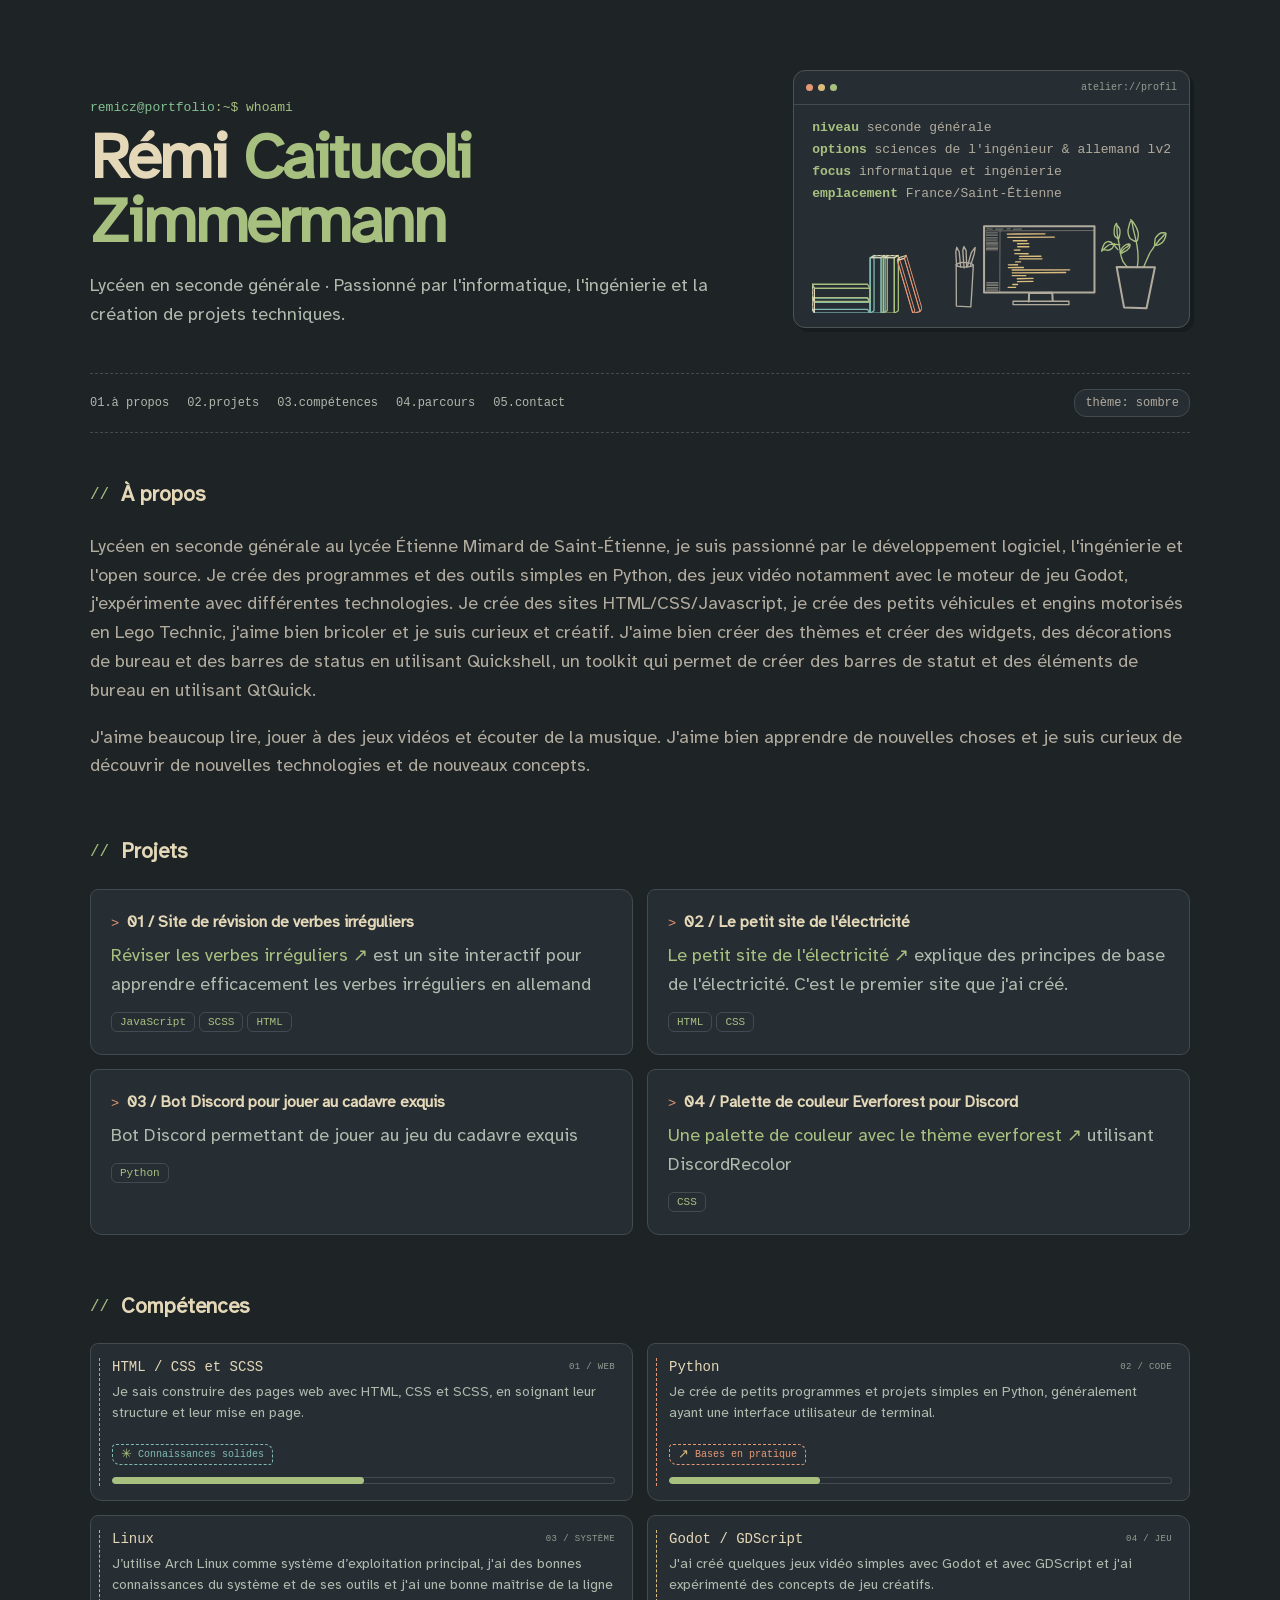
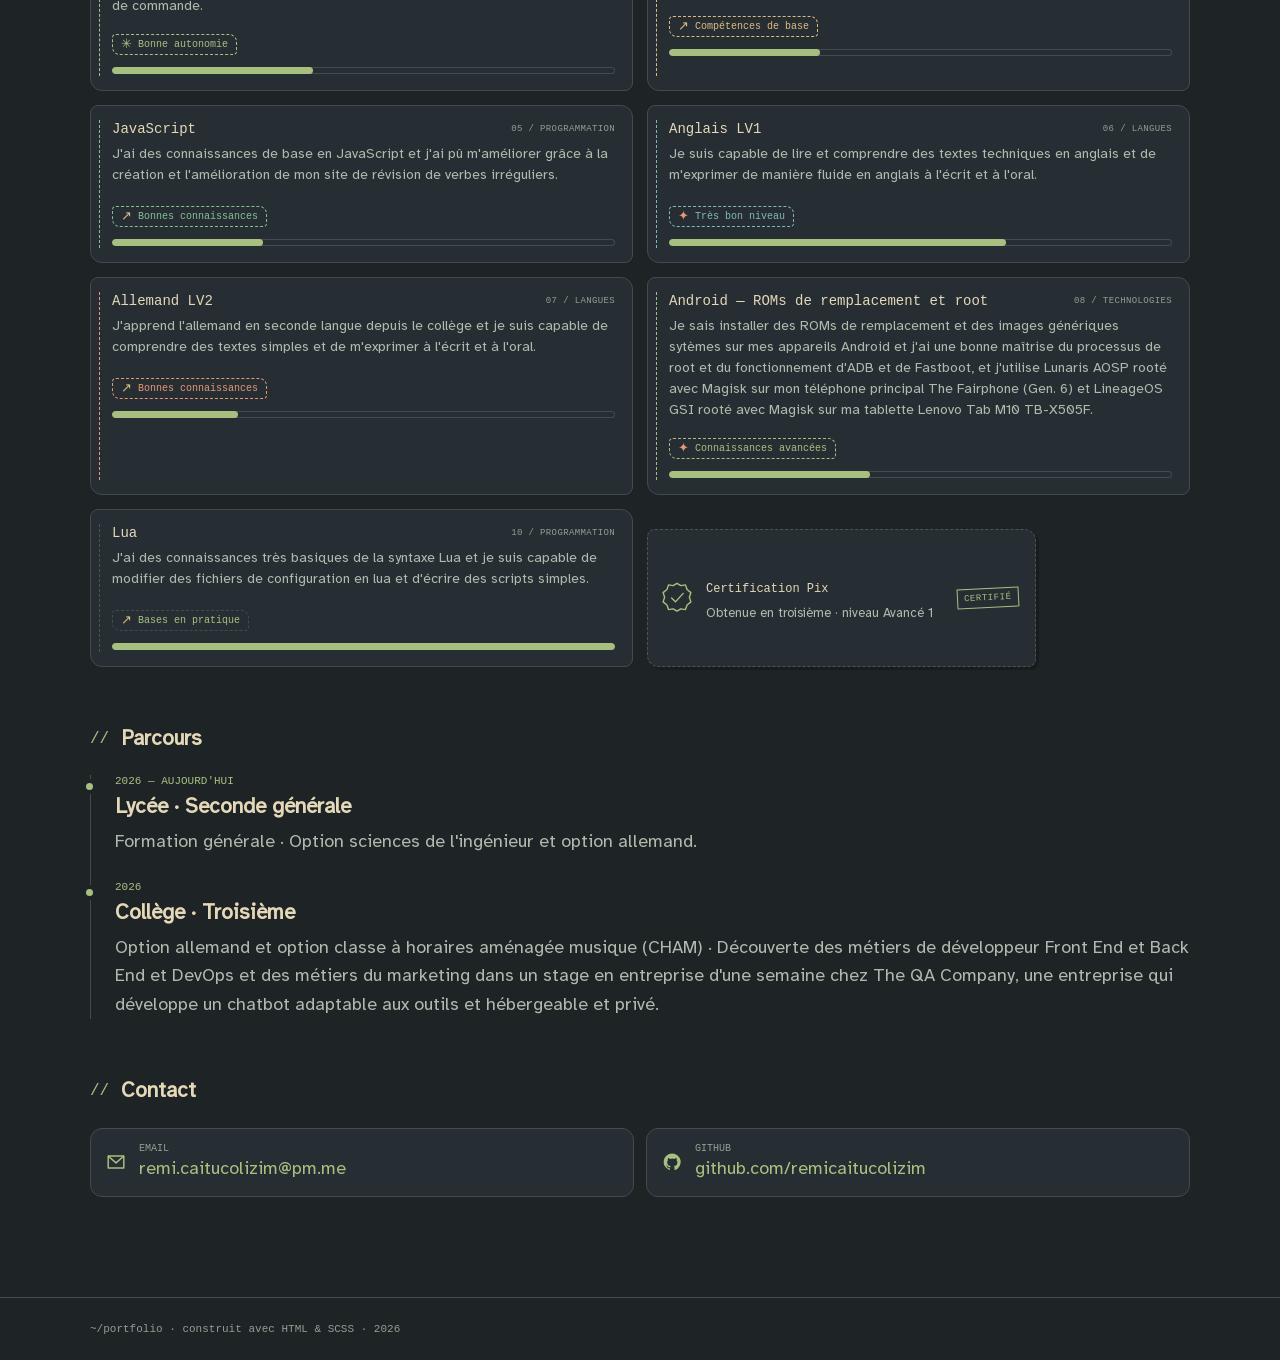
==== commit f2db8731: "ajustement compétences et thème" ====
--- a/index.html
+++ b/index.html
@@ -4,7 +4,18 @@
 <meta charset="utf-8">
 <meta name="viewport" content="width=device-width,initial-scale=1">
 <title>Rémi Caitucoli Zimmermann — ~/CV</title>
+
 <meta name="description" content="CV de Rémi Caitucoli Zimmermann, lycéen passionné par l'informatique, l'ingénierie et les projets techniques.">
+<meta name="keywords" content="Rémi Caitucoli Zimmermann, CV, lycéen, informatique, HTML, Linux">
+<meta name="author" content="Rémi Caitucoli Zimmermann">
+
+<!-- carte réseau sociaux -->
+<meta property="og:title" content="Rémi Caitucoli Zimmermann — ~/CV">
+<meta property="og:description" content="CV de Rémi Caitucoli Zimmermann, lycéen passionné par l'informatique, l'ingénierie et les projets techniques.">
+<meta property="og:image" content="https://remicaitucolizim.github.io/meta-preview.png">
+<meta property="og:url" content="https://remicaitucolizim.github.io">
+<meta property="og:type" content="website">
+
 <link rel="preload" href="fonts/atkinson-hyperlegible-minimal-400-normal.woff2" as="font" type="font/woff2" crossorigin>
 <link rel="stylesheet" href="style.min.css">
 </head>
@@ -195,70 +206,72 @@
     <h2>Compétences</h2>
 </div>
 <div class="skills">
-<article class="skill skill--75 skill--web">
+<article class="skill skill--50 skill--web">
     <div class="skill-head"><span class="skill-name">HTML / CSS et SCSS</span><span class="skill-index">01 / WEB</span></div>
     <p class="skill-description">Je sais construire des pages web avec HTML, CSS et SCSS, en soignant leur structure et leur mise en page.</p>
     <div class="skill-level skill-level--solid"><span class="skill-level__mark" aria-hidden="true">✳</span>Connaissances solides</div>
     <div class="skill-bar" role="progressbar" aria-label="Niveau en HTML et CSS" aria-valuenow="75" aria-valuemin="0" aria-valuemax="100"><span></span></div>
 </article>
 
-<article class="skill skill--35 skill--python">
+<article class="skill skill--30 skill--python">
     <div class="skill-head"><span class="skill-name">Python</span><span class="skill-index">02 / CODE</span></div>
     <p class="skill-description">Je crée de petits programmes et projets simples en Python, généralement ayant une interface utilisateur de terminal.</p>
     <div class="skill-level skill-level--learning"><span class="skill-level__mark" aria-hidden="true">↗</span>Bases en pratique</div>
     <div class="skill-bar" role="progressbar" aria-label="Niveau en Python" aria-valuenow="35" aria-valuemin="0" aria-valuemax="100"><span></span></div>
 </article>
 
-<article class="skill skill--67 skill--linux">
+<article class="skill skill--40 skill--linux">
     <div class="skill-head"><span class="skill-name">Linux</span><span class="skill-index">03 / SYSTÈME</span></div>
     <p class="skill-description">J’utilise Arch Linux comme système d’exploitation principal, j'ai des bonnes connaissances du système et de ses outils et j'ai une bonne maîtrise de la ligne de commande.</p>
     <div class="skill-level skill-level--solid"><span class="skill-level__mark" aria-hidden="true">✳</span>Bonne autonomie</div>
     <div class="skill-bar" role="progressbar" aria-label="Niveau en Linux" aria-valuenow="67" aria-valuemin="0" aria-valuemax="100"><span></span></div>
 </article>
 
-<article class="skill skill--50 skill--godot">
+<article class="skill skill--30 skill--godot">
     <div class="skill-head"><span class="skill-name">Godot / GDScript</span><span class="skill-index">04 / JEU</span></div>
     <p class="skill-description">J'ai créé quelques jeux vidéo simples avec Godot et avec GDScript et j'ai expérimenté des concepts de jeu créatifs.</p>
     <div class="skill-level skill-level--learning"><span class="skill-level__mark" aria-hidden="true">↗</span>Compétences de base</div>
     <div class="skill-bar" role="progressbar" aria-label="Niveau en Godot et GDScript" aria-valuenow="50" aria-valuemin="0" aria-valuemax="100"><span></span></div>
 </article>
 
-<article class="skill skill--50 skill--javascript">
+<article class="skill skill--30 skill--javascript">
     <div class="skill-head"><span class="skill-name">JavaScript</span><span class="skill-index">05 / PROGRAMMATION</span></div>
     <p class="skill-description">J'ai des connaissances de base en JavaScript et j'ai pû m'améliorer grâce à la création et l'amélioration de mon site de révision de verbes irréguliers.</p>
     <div class="skill-level skill-level--learning"><span class="skill-level__mark" aria-hidden="true">↗</span>Bonnes connaissances</div>
     <div class="skill-bar" role="progressbar" aria-label="Niveau en JavaScript" aria-valuenow="50" aria-valuemin="0" aria-valuemax="100"><span></span></div>
 </article>
 
-<article class="skill skill--90 skill--english">
+<article class="skill skill--67 skill--english">
     <div class="skill-head"><span class="skill-name">Anglais LV1</span><span class="skill-index">06 / LANGUES</span></div>
     <p class="skill-description">Je suis capable de lire et comprendre des textes techniques en anglais et de m'exprimer de manière fluide en anglais à l'écrit et à l'oral.</p>
     <div class="skill-level skill-level--advanced"><span class="skill-level__mark" aria-hidden="true">✦</span>Très bon niveau</div>
     <div class="skill-bar" role="progressbar" aria-label="Niveau en anglais" aria-valuenow="90" aria-valuemin="0" aria-valuemax="100"><span></span></div>
 </article>
 
-<article class="skill skill--35 skill--german">
+<article class="skill skill--25 skill--german">
     <div class="skill-head"><span class="skill-name">Allemand LV2</span><span class="skill-index">07 / LANGUES</span></div>
     <p class="skill-description">J'apprend l'allemand en seconde langue depuis le collège et je suis capable de comprendre des textes simples et de m'exprimer à l'écrit et à l'oral.</p>
     <div class="skill-level skill-level--learning"><span class="skill-level__mark" aria-hidden="true">↗</span>Bonnes connaissances</div>
     <div class="skill-bar" role="progressbar" aria-label="Niveau en allemand" aria-valuenow="35" aria-valuemin="0" aria-valuemax="100"><span></span></div>
 </article>
 
-<article class="skill skill--90 skill--androidrom">
+<article class="skill skill--40 skill--androidrom">
     <div class="skill-head"><span class="skill-name">Android — ROMs de remplacement et root</span><span class="skill-index">08 / TECHNOLOGIES</span></div>
     <p class="skill-description">Je sais installer des ROMs de remplacement et des images génériques sytèmes sur mes appareils Android et j'ai une bonne maîtrise du processus de root et du fonctionnement d'ADB et de Fastboot, et j'utilise Lunaris AOSP rooté avec Magisk sur mon téléphone principal The Fairphone (Gen. 6) et LineageOS GSI rooté avec Magisk sur ma tablette Lenovo Tab M10 TB-X505F.</p>
     <div class="skill-level skill-level--advanced"><span class="skill-level__mark" aria-hidden="true">✦</span>Connaissances avancées</div>
     <div class="skill-bar" role="progressbar" aria-label="Niveau en installation de ROMs et de root" aria-valuenow="90" aria-valuemin="0" aria-valuemax="100"><span></span></div>
 </article>
 
+<!--
 <article class="skill skill--50">
     <div class="skill-head"><span class="skill-name">Quickshell (QtQuick)</span><span class="skill-index">09 / TECHNOLOGIES</span></div>
     <p class="skill-description">J'ai des connaissances de base en Quickshell et j'ai créé quelques barres de status et widgets simples pour mon bureau avec Quickshell et je suis capable de créer des interfaces utilisateur originales en utilisant des morceaux de code de configurations existantes.</p>
     <div class="skill-level skill-level--learning"><span class="skill-level__mark" aria-hidden="true">↗</span>Bonnes connaissances</div>
     <div class="skill-bar" role="progressbar" aria-label="Niveau en Quickshell" aria-valuenow="50" aria-valuemin="0" aria-valuemax="100"><span></span></div>
 </article>
-
-<article class="skill skill--20">
+-->
+
+<article class="skill skill--5">
     <div class="skill-head"><span class="skill-name">Lua</span><span class="skill-index">10 / PROGRAMMATION</span></div>
     <p class="skill-description">J'ai des connaissances très basiques de la syntaxe Lua et je suis capable de modifier des fichiers de configuration en lua et d'écrire des scripts simples.</p>
     <div class="skill-level skill-level--learning"><span class="skill-level__mark" aria-hidden="true">↗</span>Bases en pratique</div>
@@ -273,6 +286,7 @@
     <div><strong>Certification Pix</strong><p>Obtenue en troisième · niveau Avancé 1</p></div>
     <span class="skill-note__stamp">CERTIFIÉ</span>
 </aside>
+</div>
 
 </section>
 
@@ -330,6 +344,7 @@
 theme(saved||"night");
 btn.onclick=()=>theme(root.dataset.theme==="night"?"light":"night");
 
+//chargement police de caractères complète une fois que le site est complêtement chargé
 window.addEventListener("load",()=>{
 const loadFullFont=()=>{
 if(!document.fonts)return;
--- a/style.min.css
+++ b/style.min.css
@@ -1 +1 @@
-@font-face{font-family:"Atkinson Hyperlegible Minimal";src:url("fonts/atkinson-hyperlegible-minimal-400-normal.woff2") format("woff2");font-weight:400;font-style:normal;font-display:swap}@font-face{font-family:"Atkinson Hyperlegible Full";src:url("fonts/atkinson-hyperlegible-full-400-normal.woff2") format("woff2");font-weight:400;font-style:normal;font-display:swap}:root{--bg: #1e2326;--bg-soft: #272e33;--card: #272e33;--card-hover: #2e383c;--text: #d3c6aa;--text-strong: #e4d8b8;--muted: #b0b9ad;--subtle: #929e91;--green: #a7c080;--green-dark: #83a598;--blue: #7fbbb3;--aqua: #83c092;--orange: #e69875;--yellow: #dbbc7f;--border: #414b50;--border-strong: #56615f;--shadow: #171c1f;--radius: 12px;--max: 1100px;--mono: "SFMono-Regular", "Cascadia Code", "Roboto Mono", Consolas, monospace;--sans: "Atkinson Hyperlegible Minimal", Verdana, Ubuntu, Inter, ui-sans-serif, system-ui, -apple-system, BlinkMacSystemFont, "Segoe UI", sans-serif;color-scheme:dark}.font-full{--sans: "Atkinson Hyperlegible Full", Verdana, Ubuntu, Inter, ui-sans-serif, system-ui, -apple-system, BlinkMacSystemFont, "Segoe UI", sans-serif}[data-theme=light]{--bg: #f3f1e5;--bg-soft: #e5e8d8;--card: #fbf7e9;--card-hover: #f1ecd9;--text: #46534d;--text-strong: #2f4037;--muted: #56645c;--subtle: #607066;--green: #4c7049;--green-dark: #426342;--blue: #3d718d;--aqua: #356f62;--orange: #a4513b;--yellow: #86651e;--border: #c9cbb5;--border-strong: #a9ae92;--shadow: #d9dece;color-scheme:light}*{box-sizing:border-box}body{margin:0;background:var(--bg);color:var(--text);font:18px/1.6 var(--sans);animation:page-enter .55s ease-out both;transition:background-color .4s ease,color .4s ease}@keyframes page-enter{from{opacity:0;transform:translateY(8px)}to{opacity:1;transform:translateY(0)}}a{color:var(--green);text-decoration:none}a:hover{color:var(--green-dark)}.terminal,.card,.skill,#theme-toggle,.contact a{border:1px solid var(--border);border-radius:var(--radius);background:var(--card)}::selection{color:var(--bg);background:var(--green-dark)}a:focus-visible,#theme-toggle:focus-visible{outline:2px solid var(--green);outline-offset:3px}.container{width:min(100% - 32px,var(--max));margin:auto}header{position:relative;padding:70px 0 0}.hero{display:grid;grid-template-columns:1fr auto;gap:30px;align-items:end;padding-bottom:45px;border-bottom:1px dashed var(--border)}.eyebrow{margin:0 0 10px;color:var(--green);font:13px var(--mono)}.eyebrow__prompt{color:var(--aqua)}h1{margin:0;color:var(--text-strong);font-size:clamp(30px,5vw,68px);line-height:1;letter-spacing:-2px}h1 span{color:var(--green)}.subtitle{max-width:620px;margin:18px 0 0;color:var(--muted);font-size:18px}nav{display:flex;flex-wrap:wrap;align-items:center;gap:18px;padding:15px 0;border-bottom:1px dashed var(--border);font:12px var(--mono)}nav a{color:var(--muted)}main{padding:45px 0}section{margin-bottom:55px}.section-head{display:flex;align-items:center;gap:12px;margin-bottom:20px}.section-head:before{content:"//";color:var(--green);font:16px var(--mono)}h2{margin:0;color:var(--text-strong);font-size:21px}footer{padding:25px 0;border-top:1px solid var(--border);color:var(--subtle);font:11px var(--mono)}.terminal{overflow:hidden;min-width:245px;padding:0 18px 14px;border-color:var(--border-strong);box-shadow:4px 4px 0 var(--shadow);font:13px/1.7 var(--mono)}.terminal__bar{display:flex;justify-content:space-between;align-items:center;gap:12px;margin:0 -18px 12px;padding:8px 12px;border-bottom:1px solid var(--border);color:var(--subtle);font-size:10px}.terminal__lights{display:flex;gap:5px}.terminal__lights i{width:7px;height:7px;border-radius:50%;background:var(--orange)}.terminal__lights i:nth-child(2){background:var(--yellow)}.terminal__lights i:nth-child(3){background:var(--green)}.terminal__details{padding-bottom:2px}.terminal__illustrations{display:flex;justify-content:space-between;align-items:flex-end;gap:8px;margin-top:8px}.terminal__books{display:block;width:36%;max-width:110px;flex:0 1 36%}.terminal__drawing{display:block;width:68%;max-width:220px;flex:0 1 68%}.terminal b{color:var(--green)}.drawing-ink,.drawing-accent,.drawing-detail,.book-lines,.book-page{fill:none;stroke-linecap:round;stroke-linejoin:round}.drawing-ink{stroke:var(--text)}.drawing-accent{stroke:var(--green);stroke-width:2}.drawing-detail{stroke:var(--yellow)}.book-detail{stroke:var(--subtle);stroke-width:.8}.book-page{stroke:var(--text-strong);stroke-width:1.4}.book-lines{stroke:currentColor;stroke-width:1.6}.book-lines--blue{color:var(--blue)}.book-lines--green{color:var(--green)}.book-lines--orange{color:var(--orange)}#theme-toggle{margin-left:auto;padding:6px 10px;color:var(--text);cursor:pointer;font:12px var(--mono)}#theme-toggle:hover{background:var(--card-hover);border-color:var(--border-strong)}.grid{display:grid;grid-template-columns:repeat(2, 1fr);gap:14px}.grid .card:hover{transform:translateY(-4px) rotate(-0.25deg);border-color:var(--border-strong);background:var(--card-hover);box-shadow:4px 5px 0 var(--shadow)}.card{height:100%;border-radius:8px 12px 9px 12px;padding:20px;transition:transform .22s ease,box-shadow .22s ease,border-color .22s ease,background-color .22s ease}.card h3{margin:0 0 6px;color:var(--text-strong);font-size:16px}.card h3::before{color:var(--orange);content:"> ";font:.85em var(--mono)}.card p{margin:5px 0;color:var(--muted)}.highlight{color:var(--green)}.tag{display:inline-block;margin:8px 4px 0 0;padding:3px 8px;border:1px solid var(--border);border-radius:6px;color:var(--green);font:11px var(--mono);transition:color .2s ease,border-color .2s ease,transform .2s ease}.card:hover .tag{transform:translateY(-1px);border-color:var(--green)}.timeline{padding-left:24px;border-left:1px solid var(--border)}.item{position:relative;margin-bottom:25px}.item:before{position:absolute;top:8px;left:-29px;width:7px;height:7px;border-radius:50%;background:var(--green);box-shadow:0 0 0 4px var(--bg);content:""}.item h3{margin:3px 0;color:var(--text-strong)}.item p{margin:0;color:var(--muted)}.date{color:var(--green);font:11px var(--mono)}.skills{display:grid;grid-template-columns:repeat(2, 1fr);gap:14px}.skill{position:relative;overflow:hidden;border-radius:8px 12px 8px 12px;padding:15px 17px 16px 21px;box-shadow:inset 0 0 0 1px var(--bg-soft);transition:transform .2s ease,border-color .2s ease,background-color .2s ease}.skill::before{position:absolute;top:14px;bottom:14px;left:8px;border-left:1px dashed var(--skill-accent, var(--border-strong));content:""}.skill:hover{transform:translateY(-3px);border-color:var(--skill-accent, var(--green));background:var(--card-hover)}.skill:hover .skill-bar span{filter:brightness(1.12)}.skill--web{--skill-accent: var(--blue)}.skill--python{--skill-accent: var(--orange)}.skill--linux{--skill-accent: var(--green)}.skill--godot{--skill-accent: var(--yellow)}.skill--javascript{--skill-accent: var(--aqua)}.skill--english{--skill-accent: var(--blue)}.skill--german{--skill-accent: var(--orange)}.skill--androidrom{--skill-accent: var(--green)}.skill--75{--level: 75%}.skill--50{--level: 50%}.skill--67{--level: 67%}.skill--35{--level: 35%}.skill--90{--level: 90%}.skill--20{--level: 20%}.skill-head{display:flex;align-items:center;gap:10px;margin-bottom:6px}.skill-name{color:var(--text-strong);font:14px var(--mono)}.skill-index{margin-left:auto;color:var(--subtle);font:9px var(--mono);letter-spacing:.04em}.skill-description{min-height:3.2em;margin:0 0 12px;color:var(--muted);font-size:14px;line-height:1.5}.skill-level{display:inline-flex;align-items:center;gap:6px;margin-bottom:12px;padding:3px 8px;border:1px dashed var(--skill-accent, var(--border));border-radius:4px 8px 4px 8px;color:var(--skill-accent, var(--green));font:10px var(--mono)}.skill-level__mark{font-size:13px;line-height:1}.skill-level--solid .skill-level__mark{color:var(--green)}.skill-level--learning .skill-level__mark{color:var(--yellow)}.skill-level--advanced .skill-level__mark{color:var(--orange)}.skill-bar{height:7px;overflow:hidden;border-radius:99px;background:var(--bg-soft);box-shadow:inset 0 0 0 1px var(--border)}.skill-bar span{display:block;width:var(--level);height:100%;border-radius:inherit;background:var(--green);transition:filter .2s ease}.skill-note{display:flex;width:fit-content;align-items:center;gap:12px;margin-top:20px;padding:12px 16px 12px 12px;border:1px dashed var(--border-strong);border-radius:8px 12px 8px 12px;background:var(--card);box-shadow:3px 3px 0 var(--shadow)}.skill-note__drawing{width:34px;height:34px;flex:0 0 auto;fill:none;stroke:var(--green);stroke-linecap:round;stroke-linejoin:round;stroke-width:1.8}.skill-note strong{color:var(--text-strong);font:12px var(--mono)}.skill-note p{margin:2px 0 0;color:var(--muted);font-size:13px}.skill-note__stamp{margin-left:12px;padding:4px 6px;transform:rotate(-3deg);border:1px solid var(--green);color:var(--green);font:9px var(--mono);letter-spacing:.06em}.contact{display:grid;grid-template-columns:repeat(2, minmax(0, 1fr));gap:12px}.contact a{display:flex;align-items:center;gap:12px;padding:14px;transition:transform .2s ease,border-color .2s ease,background-color .2s ease}.contact a:hover{transform:translateY(-3px);border-color:var(--green);background:var(--card-hover)}.contact small{display:block;color:var(--subtle);font:10px var(--mono)}.contact__icon{width:22px;height:22px;flex:0 0 auto;fill:none;stroke:var(--green);stroke-linecap:round;stroke-linejoin:round;stroke-width:1.6}.contact a:last-child .contact__icon{fill:var(--green);stroke:none}@media(prefers-reduced-motion: reduce){*,*::before,*::after{scroll-behavior:auto !important;animation-duration:.01ms !important;animation-iteration-count:1 !important;transition-duration:.01ms !important}}@media(max-width: 700px){header{padding-top:45px}.hero{grid-template-columns:1fr;padding-bottom:30px}.terminal{min-width:0}.terminal__books{width:26%}.terminal__drawing{width:68%}.grid,.skills,.contact{grid-template-columns:1fr}main{padding-top:32px}#theme-toggle{margin-left:0}}
+@font-face{font-family:"Atkinson Hyperlegible Minimal";src:url("fonts/atkinson-hyperlegible-minimal-400-normal.woff2") format("woff2");font-weight:400;font-style:normal;font-display:swap}@font-face{font-family:"Atkinson Hyperlegible Full";src:url("fonts/atkinson-hyperlegible-full-400-normal.woff2") format("woff2");font-weight:400;font-style:normal;font-display:swap}:root{--bg: #1e2326;--bg-soft: #272e33;--card: #272e33;--card-hover: #2e383c;--text: #b1ab9e;--text-strong: #e4d8b8;--muted: #b0b9ad;--subtle: #929e91;--green: #a7c080;--green-dark: #83a598;--blue: #7fbbb3;--aqua: #83c092;--orange: #e69875;--yellow: #dbbc7f;--border: #414b50;--border-strong: #4b5452;--shadow: #171c1f;--radius: 12px;--max: 1100px;--mono: "SFMono-Regular", "Cascadia Code", "Roboto Mono", Consolas, monospace;--sans: "Atkinson Hyperlegible Minimal", Verdana, Ubuntu, Inter, ui-sans-serif, system-ui, -apple-system, BlinkMacSystemFont, "Segoe UI", sans-serif;color-scheme:dark}.font-full{--sans: "Atkinson Hyperlegible Full", Verdana, Ubuntu, Inter, ui-sans-serif, system-ui, -apple-system, BlinkMacSystemFont, "Segoe UI", sans-serif}[data-theme=light]{--bg: #eae7da;--bg-soft: #d1d4c6;--card: #e8e4d6;--card-hover: #dbd6c4;--text: #46534d;--text-strong: #2f4037;--muted: #56645c;--subtle: #607066;--green: #4c7049;--green-dark: #426342;--blue: #3d718d;--aqua: #356f62;--orange: #a4513b;--yellow: #86651e;--border: #bcbea9;--border-strong: #959a80;--shadow: #c3c8ba;color-scheme:light}*{box-sizing:border-box}body{margin:0;background:var(--bg);color:var(--text);font:18px/1.6 var(--sans);animation:page-enter .55s ease-out both;transition:background-color .3s ease,color .3s ease}@keyframes page-enter{from{opacity:0;transform:translateY(8px)}to{opacity:1;transform:translateY(0)}}a{color:var(--green);text-decoration:none}a:hover{color:var(--green-dark)}.terminal,.card,.skill,#theme-toggle,.contact a{border:1px solid var(--border);border-radius:var(--radius);background:var(--card)}::selection{color:var(--bg);background:var(--green-dark)}a:focus-visible,#theme-toggle:focus-visible{outline:2px solid var(--green);outline-offset:3px}.container{width:min(100% - 32px,var(--max));margin:auto}header{position:relative;padding:70px 0 0}.hero{display:grid;grid-template-columns:1fr auto;gap:30px;align-items:end;padding-bottom:45px;border-bottom:1px dashed var(--border)}.eyebrow{margin:0 0 10px;color:var(--green);font:13px var(--mono)}.eyebrow__prompt{color:var(--aqua)}h1{margin:0;color:var(--text-strong);font-size:clamp(30px,5vw,68px);line-height:1;letter-spacing:-2px}h1 span{color:var(--green)}.subtitle{max-width:620px;margin:18px 0 0;color:var(--muted);font-size:18px}nav{display:flex;flex-wrap:wrap;align-items:center;gap:18px;padding:15px 0;border-bottom:1px dashed var(--border);font:12px var(--mono)}nav a{color:var(--muted)}main{padding:45px 0}section{margin-bottom:55px}.section-head{display:flex;align-items:center;gap:12px;margin-bottom:20px}.section-head:before{content:"//";color:var(--green);font:16px var(--mono)}h2{margin:0;color:var(--text-strong);font-size:21px}footer{padding:25px 0;border-top:1px solid var(--border);color:var(--subtle);font:11px var(--mono)}.terminal{overflow:hidden;min-width:245px;padding:0 18px 14px;border-color:var(--border-strong);box-shadow:4px 4px 0 var(--shadow);font:13px/1.7 var(--mono)}.terminal__bar{display:flex;justify-content:space-between;align-items:center;gap:12px;margin:0 -18px 12px;padding:8px 12px;border-bottom:1px solid var(--border);color:var(--subtle);font-size:10px}.terminal__lights{display:flex;gap:5px}.terminal__lights i{width:7px;height:7px;border-radius:50%;background:var(--orange)}.terminal__lights i:nth-child(2){background:var(--yellow)}.terminal__lights i:nth-child(3){background:var(--green)}.terminal__details{padding-bottom:2px}.terminal__illustrations{display:flex;justify-content:space-between;align-items:flex-end;gap:8px;margin-top:8px}.terminal__books{display:block;width:36%;max-width:110px;flex:0 1 36%}.terminal__drawing{display:block;width:68%;max-width:220px;flex:0 1 68%}.terminal b{color:var(--green)}.drawing-ink,.drawing-accent,.drawing-detail,.book-lines,.book-page{fill:none;stroke-linecap:round;stroke-linejoin:round}.drawing-ink{stroke:var(--text)}.drawing-accent{stroke:var(--green);stroke-width:2}.drawing-detail{stroke:var(--yellow)}.book-detail{stroke:var(--subtle);stroke-width:.8}.book-page{stroke:var(--text-strong);stroke-width:1.4}.book-lines{stroke:currentColor;stroke-width:1.6;stroke-linecap:round;stroke-linejoin:round}.book-lines--blue{color:var(--blue)}.book-lines--green{color:var(--green)}.book-lines--orange{color:var(--orange)}#theme-toggle{margin-left:auto;padding:6px 10px;color:var(--text);cursor:pointer;font:12px var(--mono)}#theme-toggle:hover{background:var(--card-hover);border-color:var(--border-strong)}.grid{display:grid;grid-template-columns:repeat(2, 1fr);gap:14px}.grid .card:hover{transform:translateY(-4px) rotate(-0.25deg);border-color:var(--border-strong);background:var(--card-hover);box-shadow:4px 5px 0 var(--shadow)}.grid .card:focus-visible{outline:2px solid var(--green);outline-offset:3px}.card{height:100%;border-radius:8px 12px 9px 12px;padding:20px;transition:transform .22s ease,box-shadow .22s ease,border-color .22s ease,background-color .22s ease}.card h3{margin:0 0 6px;color:var(--text-strong);font-size:16px}.card h3::before{color:var(--orange);content:"> ";font:.85em var(--mono)}.card p{margin:5px 0;color:var(--muted)}.highlight{color:var(--green)}.tag{display:inline-block;margin:8px 4px 0 0;padding:3px 8px;border:1px solid var(--border);border-radius:6px;color:var(--green);font:11px var(--mono);transition:color .2s ease,border-color .2s ease,transform .2s ease}.card:hover .tag{transform:translateY(-1px);border-color:var(--green)}.timeline{padding-left:24px;border-left:1px solid var(--border)}.item{position:relative;margin-bottom:25px}.item:before{position:absolute;top:8px;left:-29px;width:7px;height:7px;border-radius:50%;background:var(--green);box-shadow:0 0 0 4px var(--bg);content:""}.item h3{margin:3px 0;color:var(--text-strong)}.item p{margin:0;color:var(--muted)}.date{color:var(--green);font:11px var(--mono)}.skills{display:grid;grid-template-columns:repeat(2, 1fr);gap:14px}.skill{position:relative;overflow:hidden;border-radius:8px 12px 8px 12px;padding:15px 17px 16px 21px;box-shadow:inset 0 0 0 1px var(--bg-soft);transition:transform .2s ease,border-color .2s ease,background-color .2s ease}.skill::before{position:absolute;top:14px;bottom:14px;left:8px;border-left:1px dashed var(--skill-accent, var(--border-strong));content:""}.skill:hover{transform:translateY(-3px);border-color:var(--skill-accent, var(--green));background:var(--card-hover)}.skill:hover .skill-bar span{filter:brightness(1.12)}.skill--web{--skill-accent: var(--blue)}.skill--python{--skill-accent: var(--orange)}.skill--linux{--skill-accent: var(--green)}.skill--godot{--skill-accent: var(--yellow)}.skill--javascript{--skill-accent: var(--aqua)}.skill--english{--skill-accent: var(--blue)}.skill--german{--skill-accent: var(--orange)}.skill--androidrom{--skill-accent: var(--green)}.skill--30{--level: 30%}.skill--50{--level: 50%}.skill--67{--level: 67%}.skill--40{--level: 40%}.skill--25{--level: 25%}.skill--20{--level: 20%}.skill--10{--level: 10%}.skill-head{display:flex;align-items:center;gap:10px;margin-bottom:6px}.skill-name{color:var(--text-strong);font:14px var(--mono)}.skill-index{margin-left:auto;color:var(--subtle);font:9px var(--mono);letter-spacing:.04em}.skill-description{min-height:3.2em;margin:0 0 12px;color:var(--muted);font-size:14px;line-height:1.5}.skill-level{display:inline-flex;align-items:center;gap:6px;margin-bottom:12px;padding:3px 8px;border:1px dashed var(--skill-accent, var(--border));border-radius:4px 8px 4px 8px;color:var(--skill-accent, var(--green));font:10px var(--mono)}.skill-level__mark{font-size:13px;line-height:1}.skill-level--solid .skill-level__mark{color:var(--green)}.skill-level--learning .skill-level__mark{color:var(--yellow)}.skill-level--advanced .skill-level__mark{color:var(--orange)}.skill-bar{height:7px;overflow:hidden;border-radius:99px;background:var(--bg-soft);box-shadow:inset 0 0 0 1px var(--border)}.skill-bar span{display:block;width:var(--level);height:100%;border-radius:inherit;background:var(--green);transition:filter .2s ease}.skill-note{display:flex;width:fit-content;align-items:center;gap:12px;margin-top:20px;padding:12px 16px 12px 12px;border:1px dashed var(--border-strong);border-radius:8px 12px 8px 12px;background:var(--card);box-shadow:3px 3px 0 var(--shadow)}.skill-note__drawing{width:34px;height:34px;flex:0 0 auto;fill:none;stroke:var(--green);stroke-linecap:round;stroke-linejoin:round;stroke-width:1.8}.skill-note strong{color:var(--text-strong);font:12px var(--mono)}.skill-note p{margin:2px 0 0;color:var(--muted);font-size:13px}.skill-note__stamp{margin-left:12px;padding:4px 6px;transform:rotate(-3deg);border:1px solid var(--green);color:var(--green);font:9px var(--mono);letter-spacing:.06em}.contact{display:grid;grid-template-columns:repeat(2, minmax(0, 1fr));gap:12px}.contact a{display:flex;align-items:center;gap:12px;padding:14px;transition:transform .2s ease,border-color .2s ease,background-color .2s ease}.contact a:hover{transform:translateY(-3px);border-color:var(--green);background:var(--card-hover)}.contact small{display:block;color:var(--subtle);font:10px var(--mono)}.contact__icon{width:22px;height:22px;flex:0 0 auto;fill:none;stroke:var(--green);stroke-linecap:round;stroke-linejoin:round;stroke-width:1.6}.contact a:last-child .contact__icon{fill:var(--green);stroke:none}@media(prefers-reduced-motion: reduce){*,*::before,*::after{scroll-behavior:auto !important;animation-duration:.01ms !important;animation-iteration-count:1 !important;transition-duration:.01ms !important}}@media(max-width: 700px){header{padding-top:45px}.hero{grid-template-columns:1fr;padding-bottom:30px}.terminal{min-width:0}.terminal__books{width:26%}.terminal__drawing{width:68%}.grid,.skills,.contact{grid-template-columns:1fr}main{padding-top:32px}#theme-toggle{margin-left:0}}
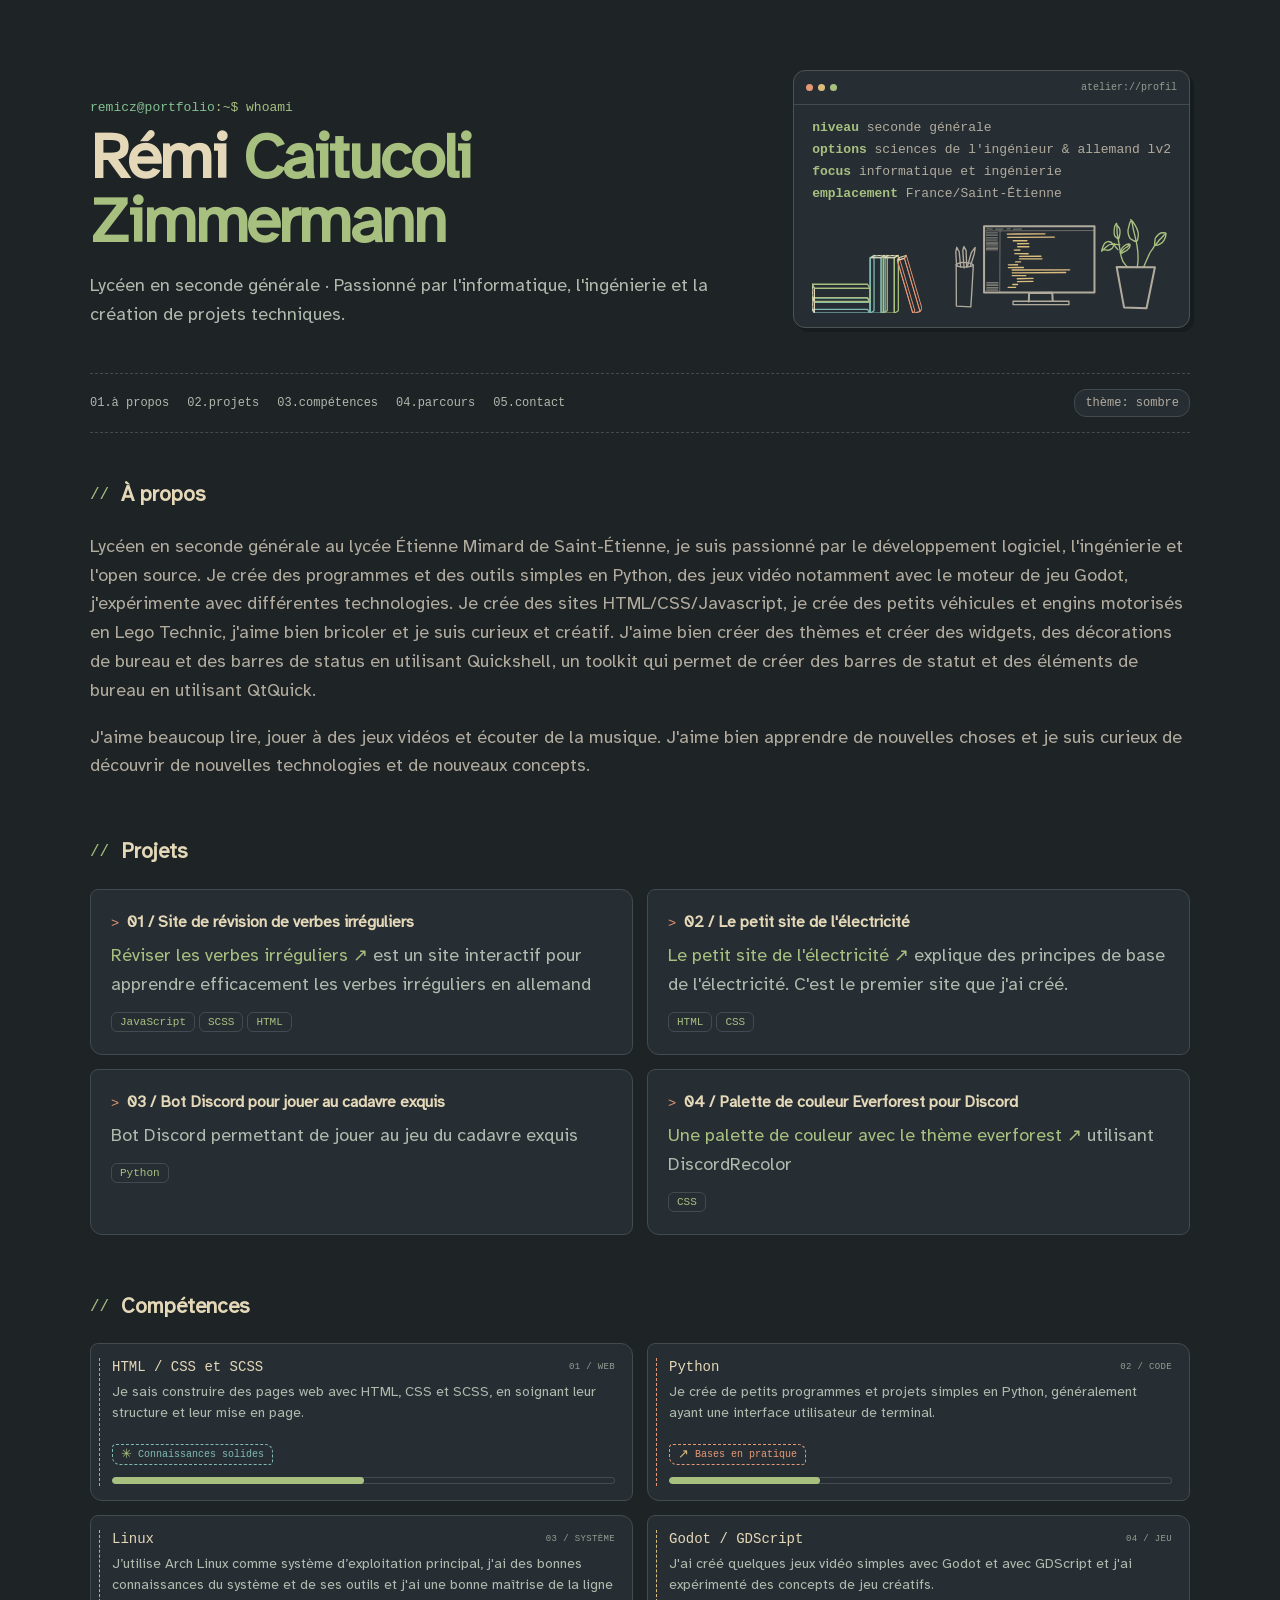
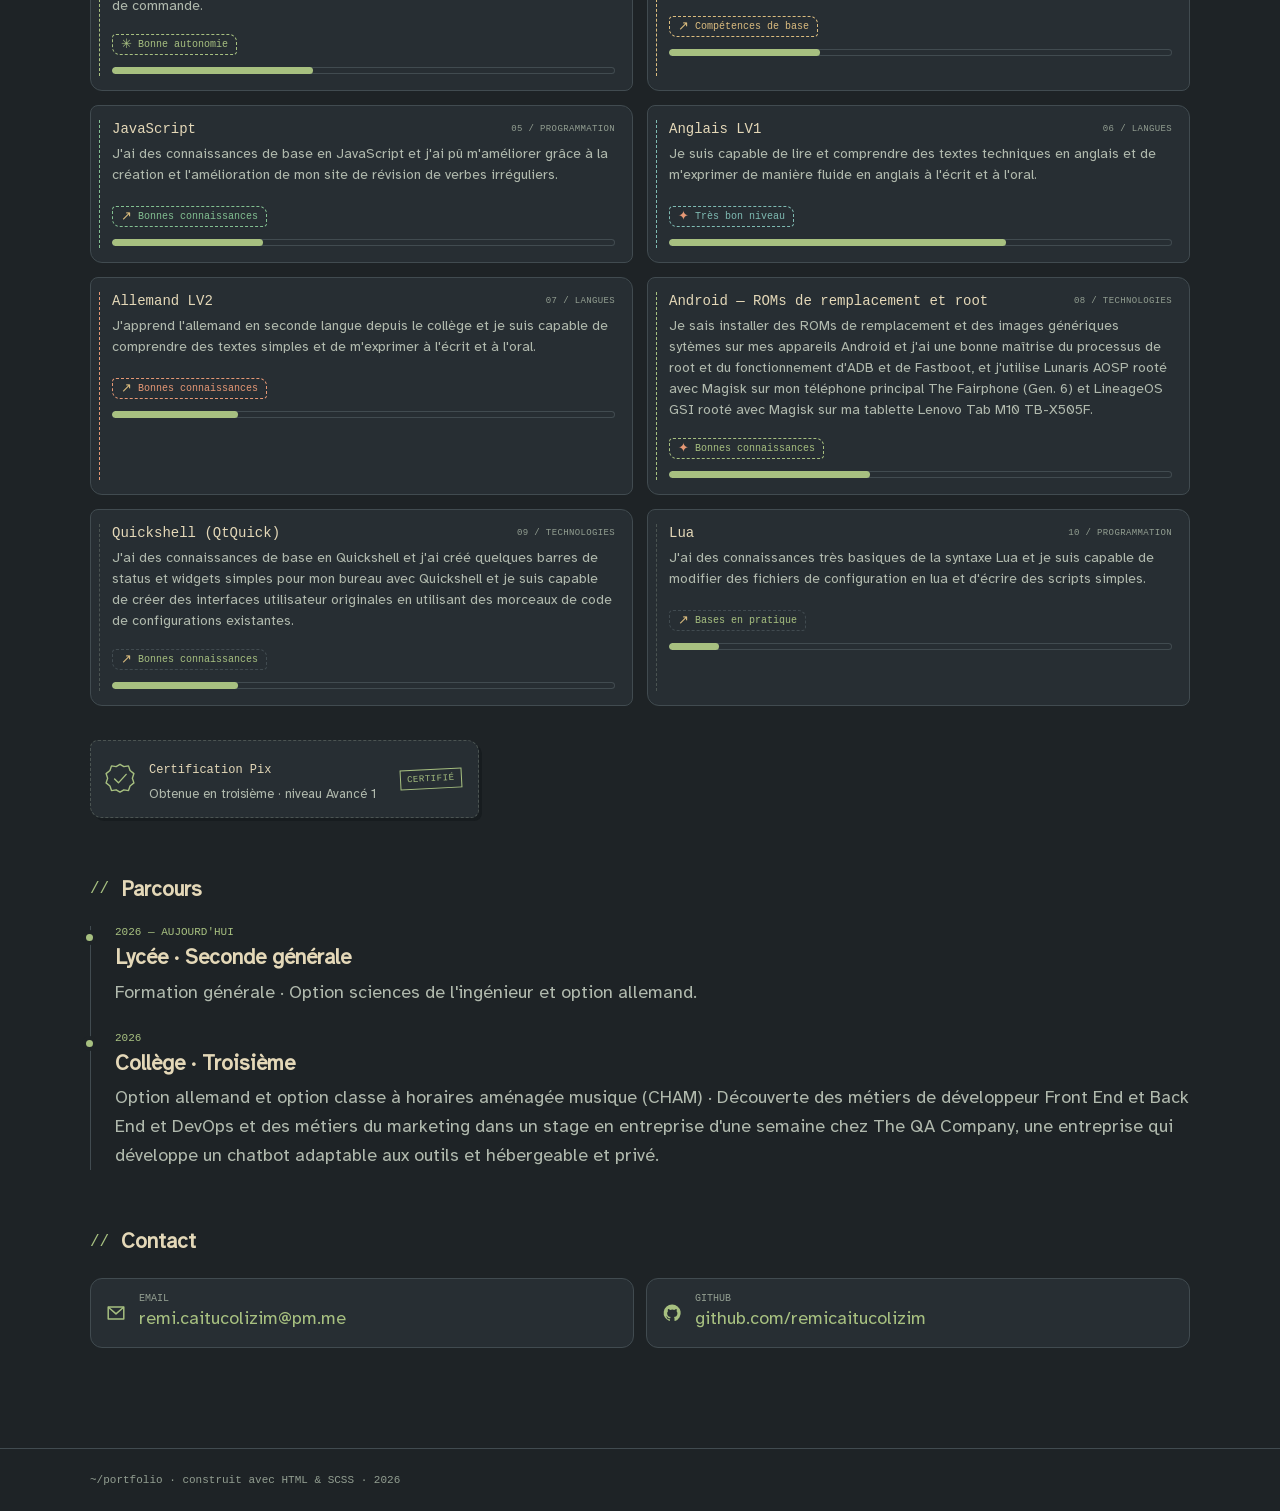
==== commit a5e11575: "optimisation index et style avec intégration du styel directement dans le ficheir html" ====
--- a/index.html
+++ b/index.html
@@ -1,368 +1 @@
-<!doctype html>
-<html lang="fr">
-<head>
-<meta charset="utf-8">
-<meta name="viewport" content="width=device-width,initial-scale=1">
-<title>Rémi Caitucoli Zimmermann — ~/CV</title>
-
-<meta name="description" content="CV de Rémi Caitucoli Zimmermann, lycéen passionné par l'informatique, l'ingénierie et les projets techniques.">
-<meta name="keywords" content="Rémi Caitucoli Zimmermann, CV, lycéen, informatique, HTML, Linux">
-<meta name="author" content="Rémi Caitucoli Zimmermann">
-
-<!-- carte réseau sociaux -->
-<meta property="og:title" content="Rémi Caitucoli Zimmermann — ~/CV">
-<meta property="og:description" content="CV de Rémi Caitucoli Zimmermann, lycéen passionné par l'informatique, l'ingénierie et les projets techniques.">
-<meta property="og:image" content="https://remicaitucolizim.github.io/meta-preview.png">
-<meta property="og:url" content="https://remicaitucolizim.github.io">
-<meta property="og:type" content="website">
-
-<link rel="preload" href="fonts/atkinson-hyperlegible-minimal-400-normal.woff2" as="font" type="font/woff2" crossorigin>
-<link rel="stylesheet" href="style.min.css">
-</head>
-<body>
-
-<header>
-<div class="container hero">
-<div>
-    <p class="eyebrow"><span class="eyebrow__prompt">remicz@portfolio</span>:~$ whoami</p>
-    <h1>Rémi <span>Caitucoli Zimmermann</span></h1>
-    <p class="subtitle">Lycéen en seconde générale · Passionné par l'informatique, l'ingénierie et la création de projets techniques.</p>
-</div>
-<div class="terminal">
-    <div class="terminal__bar" aria-hidden="true">
-        <span class="terminal__lights"><i></i><i></i><i></i></span>
-        <span>atelier://profil</span>
-    </div>
-    <div class="terminal__details">
-    <div><b>niveau</b> seconde générale</div>
-    <div><b>options</b> sciences de l'ingénieur & allemand lv2</div>
-    <div><b>focus</b> informatique et ingénierie</div>
-    <div><b>emplacement</b> France/Saint-Étienne</div>
-    </div>
-    <div class="terminal__illustrations" role="img" aria-label="Illustration dessinée de livres et d'un bureau avec écran, pot à crayons et plante">
-        <svg class="terminal__books" viewBox="0 0 137.84 113.62" aria-hidden="true" focusable="false">
-                <g class="book-lines book-lines--blue" transform="matrix(.9938 0 0 .9938 -443.73 -843.36)">
-                    <path d="m519.64 962.36 5.0803-3v-70l-5.0803 3z"/>
-                    <path d="m520 892.36h13.606v70h-13.606z"/>
-                    <path transform="translate(0 252.36)" d="m533.64 710 5.0803-3v-70l-5.0803 3z"/>
-                    <path class="book-page" d="m520.99 892.36 4.1082-2.5853h12.895l-4.3007 2.5853z"/>
-                    <path class="book-detail" d="m527.6875 889.7684-1.7188 1.0938h.2188l1.7188-1.0938h-.2188zm1.0313 0-1 .625h.2188l1-.625h-.2188zm4.8438 0-.5.3125h.2188l.5-.3125h-.2188zm1.7188 0-1.8125 1.1563h.2188l1.8125-1.1563h-.2188z"/>
-                </g>
-                <g class="book-lines book-lines--green" transform="matrix(.9938 0 0 .9938 -427.18 -843.36)">
-                    <path d="m519.64 962.36 5.0803-3v-70l-5.0803 3z"/>
-                    <path d="m520 892.36h13.606v70h-13.606z"/>
-                    <path transform="translate(0 252.36)" d="m533.64 710 5.0803-3v-70l-5.0803 3z"/>
-                    <path class="book-page" d="m520.99 892.36 4.1082-2.5853h12.895l-4.3007 2.5853z"/>
-                    <path class="book-detail" d="m527.6875 889.7684-1.7188 1.0938h.2188l1.7188-1.0938h-.2188zm1.0313 0-1 .625h.2188l1-.625h-.2188zm4.8438 0-.5.3125h.2188l.5-.3125h-.2188zm1.7188 0-1.8125 1.1563h.2188l1.8125-1.1563h-.2188z"/>
-                </g>
-                <g class="book-lines book-lines--orange" transform="matrix(.65455 -.19206 .27981 .95359 -483.07 -704.28)">
-                    <path d="m519.64 962.36 5.0803-3v-70l-5.0803 3z"/>
-                    <path d="m520 892.36h13.606v70h-13.606z"/>
-                    <path class="book-page" d="m520.99 892.36 4.1082-2.5853h12.895l-4.3007 2.5853z"/>
-                    <path d="m533.38 962.46 5.0803-3v-70l-5.0803 3z"/>
-                    <path class="book-detail" d="m527.6875 889.7684-1.7188 1.0938h.2188l1.7188-1.0938h-.2188zm1.0313 0-1 .625h.2188l1-.625h-.2188zm4.8438 0-.5.3125h.2188l.5-.3125h-.2188zm1.7188 0-1.8125 1.1563h.2188l1.8125-1.1563h-.2188z"/>
-                </g>
-                <g class="book-lines book-lines--blue" transform="matrix(0 -.9938 .9938 0 -883.85 629.67)">
-                    <path d="m519.64 962.36 5.0803-3v-70l-5.0803 3z"/>
-                    <path d="m520 892.36h13.606v70h-13.606z"/>
-                    <path transform="translate(0 252.36)" d="m533.64 710 5.0803-3v-70l-5.0803 3z"/>
-                    <path class="book-page" d="m520.99 892.36 4.1082-2.5853h12.895l-4.3007 2.5853z"/>
-                    <path class="book-detail" d="m527.6875 889.7684-1.7188 1.0938h.2188l1.7188-1.0938h-.2188zm1.0313 0-1 .625h.2188l1-.625h-.2188zm4.8438 0-.5.3125h.2188l.5-.3125h-.2188zm1.7188 0-1.8125 1.1563h.2188l1.8125-1.1563h-.2188z"/>
-                </g>
-                <g class="book-lines book-lines--green" transform="matrix(0 -.9938 .9938 0 -883.85 615.06)">
-                    <path d="m519.64 962.36 5.0803-3v-70l-5.0803 3z"/>
-                    <path d="m520 892.36h16.583v70h-16.583z"/>
-                    <path class="book-page" d="m520.99 892.36 5.0212-2.5853h15.761l-5.2565 2.5853z"/>
-                    <path d="m536.58 962.36 5.0803-3v-70l-5.0803 3z"/>
-                    <path class="book-detail" d="m527.6875 889.7684-1.7188 1.0938h.2188l1.7188-1.0938h-.2188zm1.0313 0-1 .625h.2188l1-.625h-.2188zm4.8438 0-.5.3125h.2188l.5-.3125h-.2188zm1.7188 0-1.8125 1.1563h.2188l1.8125-1.1563h-.2188z"/>
-                </g>
-        </svg>
-        <svg class="terminal__drawing" viewBox="112 184 328 146" aria-hidden="true" focusable="false">
-        <path d="M 358.947 261.435 L 369.987 321.822 L 403.524 322.934 L 416.011 261.928 L 358.947 261.435 Z" class="drawing-ink" stroke-width="3" />
-        <path d="M 120.003 319.823 L 119.708 257.819 C 118.082 262.956 144.098 262.572 145.029 258.461 C 145.959 254.352 141.541 321.077 141.541 321.077 L 120.003 319.823 Z" class="drawing-ink" stroke-width="2" />
-        <path d="M 126.381 261.531 L 124.205 238.793 L 120.526 232.129 L 119.132 239.072 L 120.272 258.483" class="drawing-ink" stroke-width="2" />
-        <path d="M 148.027 232.368 L 142.113 253.093 L 136.557 260.352 L 137.799 251.174 L 143.629 232.575" class="drawing-ink" transform="matrix(-1, 0, 0, -1, 0.000027, 0.000058)" stroke-width="2" style="transform-box: fill-box; transform-origin: 50% 50%" />
-        <path d="M 135.427 262.02 L 134.518 237.113 L 131.275 230.937 L 129.544 237.012 L 131.465 262.886" class="drawing-ink" stroke-width="2" />
-        <path d="M 119.73 258.037 C 120.292 258.771 121.184 256.816 122.063 256.523 C 122.516 256.373 122.98 256.22 123.453 256.067" class="drawing-ink" stroke-width="2" />
-        <path d="M 123.453 256.067 C 124.918 255.593 126.46 255.13 128.036 254.842 C 132.576 254.013 137.228 255.386 141.523 255.995 C 142.492 256.133 143.98 258.04 144.692 258.04" class="drawing-ink" stroke-width="2" />
-        <rect x="204.501" y="312.654" width="83.295" height="5.009" class="drawing-ink" stroke-width="2" />
-        <polyline points="228.002 313.023 228.435 300.389 262.974 299.941 263.615 312.392" class="drawing-ink" stroke-width="3" />
-        <rect x="161.28" y="200.679" width="164.632" height="98.787" class="drawing-ink" stroke-width="3" />
-        <path d="M 399.13 261.859 C 401.352 256.072 404.235 249.851 406.723 244.403 C 407.624 242.43 408.785 239.451 410.194 237.868 C 412.074 235.754 413.523 232.959 415.151 230.54 C 416.779 228.121 419.765 225.579 420.997 223.278 C 423.022 219.494 427.864 217.443 429.673 213.623 C 430.034 212.86 432.757 212.225 432.582 211.303 C 432.373 210.204 425.838 210.506 424.885 210.825 C 420.372 212.334 419.876 215.131 416.949 218.071 C 415.742 219.284 416.594 222.273 415.877 223.594 C 415.499 224.292 415.382 228.344 415.882 228.989 C 416.847 230.236 421.919 227.937 423.015 227.638 C 428.663 226.097 432.617 216.983 432.617 211.575" class="drawing-accent" stroke-width="3" />
-        <path d="M 389.149 262.25 C 390.331 261.304 390.028 258.186 390.319 256.726 C 391.074 252.947 390.857 248.493 390.857 244.452 C 390.857 231.685 387.042 218.277 384.063 206.364 C 382.966 201.974 382.85 196.547 381.029 192.316 C 380.887 191.986 379.503 193.779 379.45 193.867 C 377.817 196.581 377.589 200.403 376.549 203.543 C 374.829 208.739 376.678 219.367 382.257 221.232 C 384.371 221.939 386.074 223.905 388.68 223.296 C 391.074 222.736 390.546 216.741 391.172 214.869 C 391.743 213.162 391.08 211.339 390.776 209.671 C 389.934 205.059 386.392 199.034 383.819 195.168 C 383.259 194.327 380.786 190.883 379.891 190.883" class="drawing-accent" stroke-width="3" />
-        <path d="M 375.733 261.789 C 374.653 261.531 373.754 260.222 373.034 259.492 C 369.249 255.656 366.686 250.982 365.557 245.297 C 363.355 234.202 362.013 222.316 359.824 211.348 C 358.897 206.705 360.358 200.881 358.907 196.598 C 358.698 195.982 357.88 197.495 357.675 198.113 C 357.297 199.254 356.304 200.257 356.079 201.393 C 355.178 205.93 353.908 215.108 358.499 217.468 C 359.054 217.753 360.697 220.13 361.54 219.843 C 362.821 219.407 362.919 216.231 363.2 215.109 C 363.994 211.939 364.168 207.223 363.199 204.197 C 362.53 202.108 360.33 200.631 359.326 198.613" class="drawing-accent" stroke-width="3" />
-        <path d="M 364.293 240.386 C 364.871 234.336 369.776 229.028 374.096 227.834 C 375.01 227.582 377.948 226.68 378.724 227.837 C 379.516 229.018 377.826 232.83 377.381 233.447 C 375.036 236.697 372.807 238.231 369.255 239.444 C 367.86 239.92 365.897 241.675 364.54 240.111 C 364.375 239.922 364.953 239.938 365.146 239.806 C 365.441 239.601 365.859 239.173 366.128 238.926 C 367.137 237.999 367.933 236.729 368.91 235.713 C 370.288 234.282 371.285 233.403 372.901 232.511 C 374.785 231.473 376.545 229.629 378.178 228.213" class="drawing-accent" stroke-width="3" />
-        <path d="M 363.909 228.482 C 358.286 228.482 351.274 225.262 346.05 229.483 C 343.838 231.272 341.691 233.01 339.576 234.968 C 339.099 235.407 337.907 236.065 337.585 236.718 C 337.562 236.763 336.687 238.044 336.686 237.98 C 336.666 236.414 338.053 232.74 338.533 231.317 C 341.928 221.242 349.275 221.876 354.336 228.23 C 354.857 228.885 352.879 233.269 352.514 233.449 C 350.106 234.622 348.014 237.686 344.904 236.468 C 342.67 235.593 339.831 235.596 337.583 235.596" class="drawing-accent" stroke-width="3" />
-        <path d="M 360.865 235.667 C 359.124 233.584 355.246 229.885 355.246 226.347" class="drawing-accent" stroke-width="3" />
-        <line x1="195.84" y1="212.487" x2="252.127" y2="212.066" class="drawing-detail" stroke-width="2" />
-        <line x1="196.744" y1="217.454" x2="266.022" y2="217.001" class="drawing-detail" stroke-width="2" />
-        <line x1="204.81" y1="222.361" x2="225.129" y2="222.439" class="drawing-detail" stroke-width="2" />
-        <line x1="211.302" y1="226.887" x2="228.025" y2="226.633" class="drawing-detail" stroke-width="2" />
-        <line x1="211.437" y1="231.32" x2="228.07" y2="231.397" class="drawing-detail" stroke-width="2" />
-        <line x1="206.335" y1="236.283" x2="214.615" y2="236.196" class="drawing-detail" stroke-width="2" />
-        <line x1="207.254" y1="241.674" x2="226.971" y2="241.732" class="drawing-detail" stroke-width="2" />
-        <line x1="214.25" y1="245.572" x2="246.107" y2="245.521" class="drawing-detail" stroke-width="2" />
-        <line x1="214.008" y1="249.373" x2="247.692" y2="249.329" class="drawing-detail" stroke-width="2" />
-        <line x1="208.409" y1="253.897" x2="215.817" y2="253.832" class="drawing-detail" stroke-width="2" />
-        <line x1="197.589" y1="258.268" x2="211.206" y2="258.226" class="drawing-detail" stroke-width="2" />
-        <line x1="197.501" y1="262.396" x2="220.018" y2="262.259" class="drawing-detail" stroke-width="2" />
-        <line x1="203.256" y1="266.012" x2="288.898" y2="265.712" class="drawing-detail" stroke-width="2" />
-        <line x1="203.386" y1="270.275" x2="282.975" y2="269.757" class="drawing-detail" stroke-width="2" />
-        <line x1="203.457" y1="274.485" x2="223.491" y2="274.506" class="drawing-detail" stroke-width="2" />
-        <line x1="210.871" y1="279.009" x2="234.261" y2="278.597" class="drawing-detail" stroke-width="2" />
-        <line x1="211.126" y1="283.374" x2="234.11" y2="283.08" class="drawing-detail" stroke-width="2" />
-        <line x1="204.126" y1="287.677" x2="211.203" y2="287.668" class="drawing-detail" stroke-width="2" />
-        <line x1="197.3" y1="291.949" x2="208.26" y2="291.92" class="drawing-detail" stroke-width="2" />
-        <line x1="162.582" y1="207.679" x2="325.145" y2="207.154" class="drawing-ink" stroke-width="0.75" />
-        <line x1="165.428" y1="204.704" x2="173.582" y2="204.906" class="drawing-ink" />
-        <line x1="178.369" y1="204.992" x2="189.426" y2="204.953" class="drawing-ink" />
-        <line x1="195.356" y1="204.794" x2="200.237" y2="204.706" class="drawing-ink" />
-        <line x1="205.14" y1="205.095" x2="217.051" y2="204.942" class="drawing-ink" />
-        <line x1="185.136" y1="207.612" x2="184.636" y2="299.285" class="drawing-ink" stroke-width="0.75" />
-        <line x1="164.441" y1="210.321" x2="181.252" y2="210.312" class="drawing-ink" stroke-width="0.75" />
-        <line x1="164.328" y1="212.537" x2="181.139" y2="212.528" class="drawing-ink" stroke-width="0.75" />
-        <line x1="164.5" y1="214.489" x2="181.311" y2="214.48" class="drawing-ink" stroke-width="0.75" />
-        <line x1="164.499" y1="217.546" x2="181.31" y2="217.537" class="drawing-ink" stroke-width="0.75" />
-        <line x1="164.26" y1="219.729" x2="181.072" y2="219.72" class="drawing-ink" stroke-width="0.75" />
-        <line x1="164.012" y1="221.68" x2="180.823" y2="221.671" class="drawing-ink" stroke-width="0.75" />
-        <line x1="164.907" y1="224.615" x2="181.718" y2="224.606" class="drawing-ink" />
-        <line x1="164.794" y1="226.831" x2="181.605" y2="226.822" class="drawing-ink" />
-        <line x1="164.966" y1="228.783" x2="181.777" y2="228.774" class="drawing-ink" />
-        <line x1="164.965" y1="231.84" x2="181.776" y2="231.831" class="drawing-ink" />
-        <line x1="164.726" y1="234.023" x2="181.538" y2="234.014" class="drawing-ink" />
-        <line x1="164.478" y1="235.974" x2="181.289" y2="235.965" class="drawing-ink" />
-        <line x1="165.281" y1="284.831" x2="182.092" y2="284.822" class="drawing-ink" />
-        <line x1="165.168" y1="287.047" x2="181.979" y2="287.038" class="drawing-ink" />
-        <line x1="165.34" y1="288.999" x2="182.151" y2="288.99" class="drawing-ink" />
-        <line x1="165.339" y1="292.056" x2="182.15" y2="292.047" class="drawing-ink" />
-        <line x1="165.1" y1="294.239" x2="181.912" y2="294.23" class="drawing-ink" />
-        <line x1="164.852" y1="296.19" x2="181.663" y2="296.181" class="drawing-ink" />
-        </svg>
-    </div>
-</div>
-</div>
-</header>
-
-<nav class="container">
-    <a href="#about">01.à propos</a>
-    <a href="#projects">02.projets</a>
-    <a href="#skills">03.compétences</a>
-    <a href="#education">04.parcours</a>
-    <a href="#contact">05.contact</a>
-    <button id="theme-toggle" aria-label="Changer de thème">thème: sombre</button>
-</nav>
-
-<main class="container">
-
-<section id="about">
-<div class="section-head"><h2>À propos</h2></div>
-    <p>Lycéen en seconde générale au lycée Étienne Mimard de Saint-Étienne, je suis passionné par le développement logiciel, l'ingénierie et l'open source.
-    Je crée des programmes et des outils simples en Python, des jeux vidéo notamment avec le moteur de jeu Godot, j'expérimente avec différentes technologies.
-    Je crée des sites HTML/CSS/Javascript, je crée des petits véhicules et engins motorisés en Lego Technic, j'aime bien bricoler et je suis curieux et créatif.
-    J'aime bien créer des thèmes et créer des widgets, des décorations de bureau et des barres de status en utilisant Quickshell, un toolkit qui permet de créer des barres de statut et des éléments de bureau en utilisant QtQuick.</p>
-    <p>J'aime beaucoup lire, jouer à des jeux vidéos et écouter de la musique. J'aime bien apprendre de nouvelles choses et je suis curieux de découvrir de nouvelles technologies et de nouveaux concepts.</p>
-</section>
-
-<section id="projects">
-<div class="section-head"><h2>Projets</h2></div>
-<div class="grid">
-
-<a href="https://verbes-irreguliers.github.io/verbes-irreguliers/" target="_blank" rel="noopener noreferrer">
-<article class="card">
-    <h3>01 / Site de révision de verbes irréguliers</h3>
-    <p><span class="highlight">Réviser les verbes irréguliers ↗</span> est un site interactif pour apprendre efficacement les verbes irréguliers en allemand</p>
-    <span class="tag">JavaScript</span><span class="tag">SCSS</span><span class="tag">HTML</span>
-</article>
-</a>
-
-<a href="https://rcz2011.github.io/sitelectric/" target="_blank" rel="noopener noreferrer">
-<article class="card">
-    <h3>02 / Le petit site de l'électricité</h3>
-    <p><span class="highlight">Le petit site de l'électricité ↗</span> explique des principes de base de l'électricité. C'est le premier site que j'ai créé.</p>
-    <span class="tag">HTML</span><span class="tag">CSS</span>
-</article>
-</a>
-
-<article class="card">
-    <h3>03 / Bot Discord pour jouer au cadavre exquis</h3>
-    <p>Bot Discord permettant de jouer au jeu du cadavre exquis</p>
-    <span class="tag">Python</span>
-</article>
-
-<a href="https://github.com/rcz45678/betterdiscord-everforest">
-<article class="card">
-    <h3>04 / Palette de couleur Everforest pour Discord</h3>
-    <p><span class="highlight">Une palette de couleur avec le thème everforest ↗</span> utilisant DiscordRecolor</p>
-    <span class="tag">CSS</span>
-</article>
-</a>
-
-
-</div>
-</section>
-
-<section id="skills">
-<div class="section-head">
-    <h2>Compétences</h2>
-</div>
-<div class="skills">
-<article class="skill skill--50 skill--web">
-    <div class="skill-head"><span class="skill-name">HTML / CSS et SCSS</span><span class="skill-index">01 / WEB</span></div>
-    <p class="skill-description">Je sais construire des pages web avec HTML, CSS et SCSS, en soignant leur structure et leur mise en page.</p>
-    <div class="skill-level skill-level--solid"><span class="skill-level__mark" aria-hidden="true">✳</span>Connaissances solides</div>
-    <div class="skill-bar" role="progressbar" aria-label="Niveau en HTML et CSS" aria-valuenow="75" aria-valuemin="0" aria-valuemax="100"><span></span></div>
-</article>
-
-<article class="skill skill--30 skill--python">
-    <div class="skill-head"><span class="skill-name">Python</span><span class="skill-index">02 / CODE</span></div>
-    <p class="skill-description">Je crée de petits programmes et projets simples en Python, généralement ayant une interface utilisateur de terminal.</p>
-    <div class="skill-level skill-level--learning"><span class="skill-level__mark" aria-hidden="true">↗</span>Bases en pratique</div>
-    <div class="skill-bar" role="progressbar" aria-label="Niveau en Python" aria-valuenow="35" aria-valuemin="0" aria-valuemax="100"><span></span></div>
-</article>
-
-<article class="skill skill--40 skill--linux">
-    <div class="skill-head"><span class="skill-name">Linux</span><span class="skill-index">03 / SYSTÈME</span></div>
-    <p class="skill-description">J’utilise Arch Linux comme système d’exploitation principal, j'ai des bonnes connaissances du système et de ses outils et j'ai une bonne maîtrise de la ligne de commande.</p>
-    <div class="skill-level skill-level--solid"><span class="skill-level__mark" aria-hidden="true">✳</span>Bonne autonomie</div>
-    <div class="skill-bar" role="progressbar" aria-label="Niveau en Linux" aria-valuenow="67" aria-valuemin="0" aria-valuemax="100"><span></span></div>
-</article>
-
-<article class="skill skill--30 skill--godot">
-    <div class="skill-head"><span class="skill-name">Godot / GDScript</span><span class="skill-index">04 / JEU</span></div>
-    <p class="skill-description">J'ai créé quelques jeux vidéo simples avec Godot et avec GDScript et j'ai expérimenté des concepts de jeu créatifs.</p>
-    <div class="skill-level skill-level--learning"><span class="skill-level__mark" aria-hidden="true">↗</span>Compétences de base</div>
-    <div class="skill-bar" role="progressbar" aria-label="Niveau en Godot et GDScript" aria-valuenow="50" aria-valuemin="0" aria-valuemax="100"><span></span></div>
-</article>
-
-<article class="skill skill--30 skill--javascript">
-    <div class="skill-head"><span class="skill-name">JavaScript</span><span class="skill-index">05 / PROGRAMMATION</span></div>
-    <p class="skill-description">J'ai des connaissances de base en JavaScript et j'ai pû m'améliorer grâce à la création et l'amélioration de mon site de révision de verbes irréguliers.</p>
-    <div class="skill-level skill-level--learning"><span class="skill-level__mark" aria-hidden="true">↗</span>Bonnes connaissances</div>
-    <div class="skill-bar" role="progressbar" aria-label="Niveau en JavaScript" aria-valuenow="50" aria-valuemin="0" aria-valuemax="100"><span></span></div>
-</article>
-
-<article class="skill skill--67 skill--english">
-    <div class="skill-head"><span class="skill-name">Anglais LV1</span><span class="skill-index">06 / LANGUES</span></div>
-    <p class="skill-description">Je suis capable de lire et comprendre des textes techniques en anglais et de m'exprimer de manière fluide en anglais à l'écrit et à l'oral.</p>
-    <div class="skill-level skill-level--advanced"><span class="skill-level__mark" aria-hidden="true">✦</span>Très bon niveau</div>
-    <div class="skill-bar" role="progressbar" aria-label="Niveau en anglais" aria-valuenow="90" aria-valuemin="0" aria-valuemax="100"><span></span></div>
-</article>
-
-<article class="skill skill--25 skill--german">
-    <div class="skill-head"><span class="skill-name">Allemand LV2</span><span class="skill-index">07 / LANGUES</span></div>
-    <p class="skill-description">J'apprend l'allemand en seconde langue depuis le collège et je suis capable de comprendre des textes simples et de m'exprimer à l'écrit et à l'oral.</p>
-    <div class="skill-level skill-level--learning"><span class="skill-level__mark" aria-hidden="true">↗</span>Bonnes connaissances</div>
-    <div class="skill-bar" role="progressbar" aria-label="Niveau en allemand" aria-valuenow="35" aria-valuemin="0" aria-valuemax="100"><span></span></div>
-</article>
-
-<article class="skill skill--40 skill--androidrom">
-    <div class="skill-head"><span class="skill-name">Android — ROMs de remplacement et root</span><span class="skill-index">08 / TECHNOLOGIES</span></div>
-    <p class="skill-description">Je sais installer des ROMs de remplacement et des images génériques sytèmes sur mes appareils Android et j'ai une bonne maîtrise du processus de root et du fonctionnement d'ADB et de Fastboot, et j'utilise Lunaris AOSP rooté avec Magisk sur mon téléphone principal The Fairphone (Gen. 6) et LineageOS GSI rooté avec Magisk sur ma tablette Lenovo Tab M10 TB-X505F.</p>
-    <div class="skill-level skill-level--advanced"><span class="skill-level__mark" aria-hidden="true">✦</span>Connaissances avancées</div>
-    <div class="skill-bar" role="progressbar" aria-label="Niveau en installation de ROMs et de root" aria-valuenow="90" aria-valuemin="0" aria-valuemax="100"><span></span></div>
-</article>
-
-<!--
-<article class="skill skill--50">
-    <div class="skill-head"><span class="skill-name">Quickshell (QtQuick)</span><span class="skill-index">09 / TECHNOLOGIES</span></div>
-    <p class="skill-description">J'ai des connaissances de base en Quickshell et j'ai créé quelques barres de status et widgets simples pour mon bureau avec Quickshell et je suis capable de créer des interfaces utilisateur originales en utilisant des morceaux de code de configurations existantes.</p>
-    <div class="skill-level skill-level--learning"><span class="skill-level__mark" aria-hidden="true">↗</span>Bonnes connaissances</div>
-    <div class="skill-bar" role="progressbar" aria-label="Niveau en Quickshell" aria-valuenow="50" aria-valuemin="0" aria-valuemax="100"><span></span></div>
-</article>
--->
-
-<article class="skill skill--5">
-    <div class="skill-head"><span class="skill-name">Lua</span><span class="skill-index">10 / PROGRAMMATION</span></div>
-    <p class="skill-description">J'ai des connaissances très basiques de la syntaxe Lua et je suis capable de modifier des fichiers de configuration en lua et d'écrire des scripts simples.</p>
-    <div class="skill-level skill-level--learning"><span class="skill-level__mark" aria-hidden="true">↗</span>Bases en pratique</div>
-    <div class="skill-bar" role="progressbar" aria-label="Niveau en Lua" aria-valuenow="20" aria-valuemin="0" aria-valuemax="100"><span></span></div>
-</article>
-
-<aside class="skill-note">
-    <svg class="skill-note__drawing" viewBox="0 0 44 44" aria-hidden="true">
-        <path d="m22 3 5 3 6-1 2 6 5 4-2 6 2 6-5 4-2 6-6-1-5 3-5-3-6 1-2-6-5-4 2-6-2-6 5-4 2-6 6 1z"/>
-        <path d="m15 22 5 5 10-11"/>
-    </svg>
-    <div><strong>Certification Pix</strong><p>Obtenue en troisième · niveau Avancé 1</p></div>
-    <span class="skill-note__stamp">CERTIFIÉ</span>
-</aside>
-</div>
-
-</section>
-
-<section id="education">
-<div class="section-head"><h2>Parcours</h2></div>
-<div class="timeline">
-
-<div class="item">
-<div class="date">2026 — AUJOURD'HUI</div>
-<h3>Lycée · Seconde générale</h3>
-<p>Formation générale · Option sciences de l'ingénieur et option allemand.</p>
-</div>
-
-<div class="item">
-<div class="date">2026</div>
-<h3>Collège · Troisième</h3>
-<p>Option allemand et option classe à horaires aménagée musique (CHAM) · Découverte des métiers de développeur Front End et Back End et DevOps et des métiers du marketing dans un stage en entreprise d'une semaine chez The QA Company, une entreprise qui développe un chatbot adaptable aux outils et hébergeable et privé.</p>
-</div>
-
-</div>
-</section>
-
-<section id="contact">
-<div class="section-head"><h2>Contact</h2></div>
-<div class="contact">
-    <a href="mailto:remi.caitucolizim@pm.me">
-        <svg class="contact__icon" viewBox="0 0 24 24" aria-hidden="true" focusable="false"><path d="M3.5 5.5h17v13h-17z"/><path d="m4 6 8 7 8-7"/></svg>
-        <span><small>EMAIL</small>remi.caitucolizim@pm.me</span>
-    </a>
-    <a href="https://github.com/remicaitucolizim" target="_blank" rel="noopener noreferrer">
-        <svg class="contact__icon" viewBox="0 0 24 24" aria-hidden="true" focusable="false"><path d="M12 2.8a9.2 9.2 0 0 0-2.9 17.9c.5.1.6-.2.6-.4v-1.6c-2.4.5-2.9-1-2.9-1-.4-1-.9-1.3-.9-1.3-.8-.5.1-.5.1-.5.9.1 1.4.9 1.4.9.8 1.4 2.1 1 2.6.8.1-.6.3-1 .6-1.2-1.9-.2-3.9-1-3.9-4.1 0-.9.3-1.7.9-2.3-.1-.2-.4-1.1.1-2.3 0 0 .7-.2 2.4.9a8.3 8.3 0 0 1 4.4 0c1.7-1.1 2.4-.9 2.4-.9.5 1.2.2 2.1.1 2.3.6.6.9 1.4.9 2.3 0 3.1-1.9 3.9-3.8 4.1.3.3.6.8.6 1.6v2.3c0 .2.2.5.6.4A9.2 9.2 0 0 0 12 2.8Z"/></svg>
-        <span><small>GITHUB</small>github.com/remicaitucolizim</span>
-    </a>
-
-</div>
-</section>
-
-</main>
-
-<footer>
-<div class="container">~/portfolio · construit avec HTML & SCSS · 2026</div>
-</footer>
-
-<script>
-// changement theme
-const root=document.documentElement,btn=document.getElementById("theme-toggle");
-const saved=localStorage.getItem("theme");
-
-function theme(t){
-root.dataset.theme=t;
-btn.textContent=`thème: ${t==="night"?"sombre":"clair"}`;
-localStorage.setItem("theme",t);
-}
-
-theme(saved||"night");
-btn.onclick=()=>theme(root.dataset.theme==="night"?"light":"night");
-
-//chargement police de caractères complète une fois que le site est complêtement chargé
-window.addEventListener("load",()=>{
-const loadFullFont=()=>{
-if(!document.fonts)return;
-document.fonts.load('400 18px "Atkinson Hyperlegible Full"')
-.then(fonts=>{
-if(fonts.length)root.classList.add("font-full");
-})
-.catch(error=>console.error("Impossible de charger la police complète :",error));
-};
-setTimeout(()=>{
-if("requestIdleCallback" in window){
-requestIdleCallback(loadFullFont,{timeout:2000});
-}else{
-setTimeout(loadFullFont,1000);
-}
-},250);
-},{once:true});
-</script>
-
-</body>
-</html>+<!doctype html><html lang="fr"><meta charset="utf-8"><meta content="width=device-width,initial-scale=1" name="viewport"><title>Rémi Caitucoli Zimmermann — ~/CV</title><meta content="CV de Rémi Caitucoli Zimmermann, lycéen passionné par l'informatique, l'ingénierie et les projets techniques." name="description"><meta content="Rémi Caitucoli Zimmermann, CV, lycéen, informatique, HTML, Linux" name="keywords"><meta content="Rémi Caitucoli Zimmermann" name="author"><meta content="Rémi Caitucoli Zimmermann — ~/CV" property="og:title"><meta content="CV de Rémi Caitucoli Zimmermann, lycéen passionné par l'informatique, l'ingénierie et les projets techniques." property="og:description"><meta content="https://remicaitucolizim.github.io/meta-preview.png" property="og:image"><meta content="https://remicaitucolizim.github.io" property="og:url"><meta content="website" property="og:type"><link href="fonts/atkinson-hyperlegible-minimal-400-normal.woff2" rel="preload" as="font" crossorigin type="font/woff2"><style>@font-face{font-family:"Atkinson Hyperlegible Minimal";src:url(fonts/atkinson-hyperlegible-minimal-400-normal.woff2) format("woff2");font-weight:400;font-style:normal;font-display:swap}@font-face{font-family:"Atkinson Hyperlegible Full";src:url(fonts/atkinson-hyperlegible-full-400-normal.woff2) format("woff2");font-weight:400;font-style:normal;font-display:swap}:root{--bg:#1e2326;--bg-soft:#272e33;--card:#272e33;--card-hover:#2e383c;--text:#b1ab9e;--text-strong:#e4d8b8;--muted:#b0b9ad;--subtle:#929e91;--green:#a7c080;--green-dark:#83a598;--blue:#7fbbb3;--aqua:#83c092;--orange:#e69875;--yellow:#dbbc7f;--border:#414b50;--border-strong:#4b5452;--shadow:#171c1f;--radius:12px;--max:1100px;--mono:"SFMono-Regular","Cascadia Code","Roboto Mono",Consolas,monospace;--sans:"Atkinson Hyperlegible Minimal",Verdana,Ubuntu,Inter,ui-sans-serif,system-ui,-apple-system,BlinkMacSystemFont,"Segoe UI",sans-serif;color-scheme:dark}.font-full{--sans:"Atkinson Hyperlegible Full",Verdana,Ubuntu,Inter,ui-sans-serif,system-ui,-apple-system,BlinkMacSystemFont,"Segoe UI",sans-serif}[data-theme=light]{--bg:#eae7da;--bg-soft:#d1d4c6;--card:#e8e4d6;--card-hover:#dbd6c4;--text:#46534d;--text-strong:#2f4037;--muted:#56645c;--subtle:#607066;--green:#4c7049;--green-dark:#426342;--blue:#3d718d;--aqua:#356f62;--orange:#a4513b;--yellow:#86651e;--border:#bcbea9;--border-strong:#959a80;--shadow:#c3c8ba;color-scheme:light}*{box-sizing:border-box}body{margin:0;background:var(--bg);color:var(--text);font:18px/1.6 var(--sans);animation:page-enter .55s ease-out both;transition:background-color .3s ease,color .3s ease}@keyframes page-enter{from{opacity:0;transform:translateY(8px)}to{opacity:1;transform:translateY(0)}}a{color:var(--green);text-decoration:none}a:hover{color:var(--green-dark)}.terminal,.card,.skill,#theme-toggle,.contact a{border:1px solid var(--border);border-radius:var(--radius);background:var(--card)}::selection{color:var(--bg);background:var(--green-dark)}a:focus-visible,#theme-toggle:focus-visible{outline:2px solid var(--green);outline-offset:3px}.container{width:min(100% - 32px,var(--max));margin:auto}header{position:relative;padding:70px 0 0}.hero{display:grid;grid-template-columns:1fr auto;gap:30px;align-items:end;padding-bottom:45px;border-bottom:1px dashed var(--border)}.eyebrow{margin:0 0 10px;color:var(--green);font:13px var(--mono)}.eyebrow__prompt{color:var(--aqua)}h1{margin:0;color:var(--text-strong);font-size:clamp(30px,5vw,68px);line-height:1;letter-spacing:-2px}h1 span{color:var(--green)}.subtitle{max-width:620px;margin:18px 0 0;color:var(--muted);font-size:18px}nav{display:flex;flex-wrap:wrap;align-items:center;gap:18px;padding:15px 0;border-bottom:1px dashed var(--border);font:12px var(--mono)}nav a{color:var(--muted)}main{padding:45px 0}section{margin-bottom:55px}.section-head{display:flex;align-items:center;gap:12px;margin-bottom:20px}.section-head:before{content:"//";color:var(--green);font:16px var(--mono)}h2{margin:0;color:var(--text-strong);font-size:21px}footer{padding:25px 0;border-top:1px solid var(--border);color:var(--subtle);font:11px var(--mono)}.terminal{overflow:hidden;min-width:245px;padding:0 18px 14px;border-color:var(--border-strong);box-shadow:4px 4px 0 var(--shadow);font:13px/1.7 var(--mono)}.terminal__bar{display:flex;justify-content:space-between;align-items:center;gap:12px;margin:0 -18px 12px;padding:8px 12px;border-bottom:1px solid var(--border);color:var(--subtle);font-size:10px}.terminal__lights{display:flex;gap:5px}.terminal__lights i{width:7px;height:7px;border-radius:50%;background:var(--orange)}.terminal__lights i:nth-child(2){background:var(--yellow)}.terminal__lights i:nth-child(3){background:var(--green)}.terminal__details{padding-bottom:2px}.terminal__illustrations{display:flex;justify-content:space-between;align-items:flex-end;gap:8px;margin-top:8px}.terminal__books{display:block;width:36%;max-width:110px;flex:0 1 36%}.terminal__drawing{display:block;width:68%;max-width:220px;flex:0 1 68%}.terminal b{color:var(--green)}.drawing-ink,.drawing-accent,.drawing-detail,.book-lines,.book-page{fill:none;stroke-linecap:round;stroke-linejoin:round}.drawing-ink{stroke:var(--text)}.drawing-accent{stroke:var(--green);stroke-width:2}.drawing-detail{stroke:var(--yellow)}.book-detail{stroke:var(--subtle);stroke-width:.8}.book-page{stroke:var(--text-strong);stroke-width:1.4}.book-lines{stroke:currentColor;stroke-width:1.6;stroke-linecap:round;stroke-linejoin:round}.book-lines--blue{color:var(--blue)}.book-lines--green{color:var(--green)}.book-lines--orange{color:var(--orange)}#theme-toggle{margin-left:auto;padding:6px 10px;color:var(--text);cursor:pointer;font:12px var(--mono)}#theme-toggle:hover{background:var(--card-hover);border-color:var(--border-strong)}.grid{display:grid;grid-template-columns:repeat(2,1fr);gap:14px}.grid .card:hover{transform:translateY(-4px) rotate(-.25deg);border-color:var(--border-strong);background:var(--card-hover);box-shadow:4px 5px 0 var(--shadow)}.grid .card:focus-visible{outline:2px solid var(--green);outline-offset:3px}.card{height:100%;border-radius:8px 12px 9px 12px;padding:20px;transition:transform .22s ease,box-shadow .22s ease,border-color .22s ease,background-color .22s ease}.card h3{margin:0 0 6px;color:var(--text-strong);font-size:16px}.card h3::before{color:var(--orange);content:"> ";font:.85em var(--mono)}.card p{margin:5px 0;color:var(--muted)}.highlight{color:var(--green)}.tag{display:inline-block;margin:8px 4px 0 0;padding:3px 8px;border:1px solid var(--border);border-radius:6px;color:var(--green);font:11px var(--mono);transition:color .2s ease,border-color .2s ease,transform .2s ease}.card:hover .tag{transform:translateY(-1px);border-color:var(--green)}.timeline{padding-left:24px;border-left:1px solid var(--border)}.item{position:relative;margin-bottom:25px}.item:before{position:absolute;top:8px;left:-29px;width:7px;height:7px;border-radius:50%;background:var(--green);box-shadow:0 0 0 4px var(--bg);content:""}.item h3{margin:3px 0;color:var(--text-strong)}.item p{margin:0;color:var(--muted)}.date{color:var(--green);font:11px var(--mono)}.skills{display:grid;grid-template-columns:repeat(2,1fr);gap:14px}.skill{position:relative;overflow:hidden;border-radius:8px 12px 8px 12px;padding:15px 17px 16px 21px;box-shadow:inset 0 0 0 1px var(--bg-soft);transition:transform .2s ease,border-color .2s ease,background-color .2s ease}.skill::before{position:absolute;top:14px;bottom:14px;left:8px;border-left:1px dashed var(--skill-accent,var(--border-strong));content:""}.skill:hover{transform:translateY(-3px);border-color:var(--skill-accent,var(--green));background:var(--card-hover)}.skill:hover .skill-bar span{filter:brightness(1.12)}.skill--web{--skill-accent:var(--blue)}.skill--python{--skill-accent:var(--orange)}.skill--linux{--skill-accent:var(--green)}.skill--godot{--skill-accent:var(--yellow)}.skill--javascript{--skill-accent:var(--aqua)}.skill--english{--skill-accent:var(--blue)}.skill--german{--skill-accent:var(--orange)}.skill--androidrom{--skill-accent:var(--green)}.skill--30{--level:30%}.skill--50{--level:50%}.skill--67{--level:67%}.skill--40{--level:40%}.skill--25{--level:25%}.skill--20{--level:20%}.skill--10{--level:10%}.skill-head{display:flex;align-items:center;gap:10px;margin-bottom:6px}.skill-name{color:var(--text-strong);font:14px var(--mono)}.skill-index{margin-left:auto;color:var(--subtle);font:9px var(--mono);letter-spacing:.04em}.skill-description{min-height:3.2em;margin:0 0 12px;color:var(--muted);font-size:14px;line-height:1.5}.skill-level{display:inline-flex;align-items:center;gap:6px;margin-bottom:12px;padding:3px 8px;border:1px dashed var(--skill-accent,var(--border));border-radius:4px 8px 4px 8px;color:var(--skill-accent,var(--green));font:10px var(--mono)}.skill-level__mark{font-size:13px;line-height:1}.skill-level--solid .skill-level__mark{color:var(--green)}.skill-level--learning .skill-level__mark{color:var(--yellow)}.skill-level--advanced .skill-level__mark{color:var(--orange)}.skill-bar{height:7px;overflow:hidden;border-radius:99px;background:var(--bg-soft);box-shadow:inset 0 0 0 1px var(--border)}.skill-bar span{display:block;width:var(--level);height:100%;border-radius:inherit;background:var(--green);transition:filter .2s ease}.skill-note{display:flex;width:fit-content;align-items:center;gap:12px;margin-top:20px;padding:12px 16px 12px 12px;border:1px dashed var(--border-strong);border-radius:8px 12px 8px 12px;background:var(--card);box-shadow:3px 3px 0 var(--shadow)}.skill-note__drawing{width:34px;height:34px;flex:0 0 auto;fill:none;stroke:var(--green);stroke-linecap:round;stroke-linejoin:round;stroke-width:1.8}.skill-note strong{color:var(--text-strong);font:12px var(--mono)}.skill-note p{margin:2px 0 0;color:var(--muted);font-size:13px}.skill-note__stamp{margin-left:12px;padding:4px 6px;transform:rotate(-3deg);border:1px solid var(--green);color:var(--green);font:9px var(--mono);letter-spacing:.06em}.contact{display:grid;grid-template-columns:repeat(2,minmax(0,1fr));gap:12px}.contact a{display:flex;align-items:center;gap:12px;padding:14px;transition:transform .2s ease,border-color .2s ease,background-color .2s ease}.contact a:hover{transform:translateY(-3px);border-color:var(--green);background:var(--card-hover)}.contact small{display:block;color:var(--subtle);font:10px var(--mono)}.contact__icon{width:22px;height:22px;flex:0 0 auto;fill:none;stroke:var(--green);stroke-linecap:round;stroke-linejoin:round;stroke-width:1.6}.contact a:last-child .contact__icon{fill:var(--green);stroke:none}@media(prefers-reduced-motion:reduce){*,*::before,*::after{scroll-behavior:auto!important;animation-duration:.01ms!important;animation-iteration-count:1!important;transition-duration:.01ms!important}}@media(max-width:700px){header{padding-top:45px}.hero{grid-template-columns:1fr;padding-bottom:30px}.terminal{min-width:0}.terminal__books{width:26%}.terminal__drawing{width:68%}.grid,.skills,.contact{grid-template-columns:1fr}main{padding-top:32px}#theme-toggle{margin-left:0}}</style><header><div class="container hero"><div><p class="eyebrow"><span class="eyebrow__prompt">remicz@portfolio</span>:~$ whoami<h1>Rémi <span>Caitucoli Zimmermann</span></h1><p class="subtitle">Lycéen en seconde générale · Passionné par l'informatique, l'ingénierie et la création de projets techniques.</div><div class="terminal"><div class="terminal__bar" aria-hidden="true"><span class="terminal__lights"><i></i><i></i><i></i></span> <span>atelier://profil</span></div><div class="terminal__details"><div><b>niveau</b> seconde générale</div><div><b>options</b> sciences de l'ingénieur & allemand lv2</div><div><b>focus</b> informatique et ingénierie</div><div><b>emplacement</b> France/Saint-Étienne</div></div><div class="terminal__illustrations" aria-label="Illustration dessinée de livres et d'un bureau avec écran, pot à crayons et plante" role="img"><svg aria-hidden="true" class="terminal__books" viewBox="0 0 137.84 113.62" focusable="false"><g class="book-lines book-lines--blue" transform="matrix(.9938 0 0 .9938 -443.73 -843.36)"><path d="m519.64 962.36 5.0803-3v-70l-5.0803 3z"/><path d="m520 892.36h13.606v70h-13.606z"/><path d="m533.64 710 5.0803-3v-70l-5.0803 3z" transform="translate(0 252.36)"/><path d="m520.99 892.36 4.1082-2.5853h12.895l-4.3007 2.5853z" class="book-page"/><path d="m527.6875 889.7684-1.7188 1.0938h.2188l1.7188-1.0938h-.2188zm1.0313 0-1 .625h.2188l1-.625h-.2188zm4.8438 0-.5.3125h.2188l.5-.3125h-.2188zm1.7188 0-1.8125 1.1563h.2188l1.8125-1.1563h-.2188z" class="book-detail"/></g><g class="book-lines book-lines--green" transform="matrix(.9938 0 0 .9938 -427.18 -843.36)"><path d="m519.64 962.36 5.0803-3v-70l-5.0803 3z"/><path d="m520 892.36h13.606v70h-13.606z"/><path d="m533.64 710 5.0803-3v-70l-5.0803 3z" transform="translate(0 252.36)"/><path d="m520.99 892.36 4.1082-2.5853h12.895l-4.3007 2.5853z" class="book-page"/><path d="m527.6875 889.7684-1.7188 1.0938h.2188l1.7188-1.0938h-.2188zm1.0313 0-1 .625h.2188l1-.625h-.2188zm4.8438 0-.5.3125h.2188l.5-.3125h-.2188zm1.7188 0-1.8125 1.1563h.2188l1.8125-1.1563h-.2188z" class="book-detail"/></g><g class="book-lines book-lines--orange" transform="matrix(.65455 -.19206 .27981 .95359 -483.07 -704.28)"><path d="m519.64 962.36 5.0803-3v-70l-5.0803 3z"/><path d="m520 892.36h13.606v70h-13.606z"/><path d="m520.99 892.36 4.1082-2.5853h12.895l-4.3007 2.5853z" class="book-page"/><path d="m533.38 962.46 5.0803-3v-70l-5.0803 3z"/><path d="m527.6875 889.7684-1.7188 1.0938h.2188l1.7188-1.0938h-.2188zm1.0313 0-1 .625h.2188l1-.625h-.2188zm4.8438 0-.5.3125h.2188l.5-.3125h-.2188zm1.7188 0-1.8125 1.1563h.2188l1.8125-1.1563h-.2188z" class="book-detail"/></g><g class="book-lines book-lines--blue" transform="matrix(0 -.9938 .9938 0 -883.85 629.67)"><path d="m519.64 962.36 5.0803-3v-70l-5.0803 3z"/><path d="m520 892.36h13.606v70h-13.606z"/><path d="m533.64 710 5.0803-3v-70l-5.0803 3z" transform="translate(0 252.36)"/><path d="m520.99 892.36 4.1082-2.5853h12.895l-4.3007 2.5853z" class="book-page"/><path d="m527.6875 889.7684-1.7188 1.0938h.2188l1.7188-1.0938h-.2188zm1.0313 0-1 .625h.2188l1-.625h-.2188zm4.8438 0-.5.3125h.2188l.5-.3125h-.2188zm1.7188 0-1.8125 1.1563h.2188l1.8125-1.1563h-.2188z" class="book-detail"/></g><g class="book-lines book-lines--green" transform="matrix(0 -.9938 .9938 0 -883.85 615.06)"><path d="m519.64 962.36 5.0803-3v-70l-5.0803 3z"/><path d="m520 892.36h16.583v70h-16.583z"/><path d="m520.99 892.36 5.0212-2.5853h15.761l-5.2565 2.5853z" class="book-page"/><path d="m536.58 962.36 5.0803-3v-70l-5.0803 3z"/><path d="m527.6875 889.7684-1.7188 1.0938h.2188l1.7188-1.0938h-.2188zm1.0313 0-1 .625h.2188l1-.625h-.2188zm4.8438 0-.5.3125h.2188l.5-.3125h-.2188zm1.7188 0-1.8125 1.1563h.2188l1.8125-1.1563h-.2188z" class="book-detail"/></g></svg><svg aria-hidden="true" class="terminal__drawing" viewBox="112 184 328 146" focusable="false"><path d="M 358.947 261.435 L 369.987 321.822 L 403.524 322.934 L 416.011 261.928 L 358.947 261.435 Z" class="drawing-ink" stroke-width="3"/><path d="M 120.003 319.823 L 119.708 257.819 C 118.082 262.956 144.098 262.572 145.029 258.461 C 145.959 254.352 141.541 321.077 141.541 321.077 L 120.003 319.823 Z" class="drawing-ink" stroke-width="2"/><path d="M 126.381 261.531 L 124.205 238.793 L 120.526 232.129 L 119.132 239.072 L 120.272 258.483" class="drawing-ink" stroke-width="2"/><path d="M 148.027 232.368 L 142.113 253.093 L 136.557 260.352 L 137.799 251.174 L 143.629 232.575" class="drawing-ink" stroke-width="2" style="transform-box: fill-box; transform-origin: 50% 50%" transform="matrix(-1, 0, 0, -1, 0.000027, 0.000058)"/><path d="M 135.427 262.02 L 134.518 237.113 L 131.275 230.937 L 129.544 237.012 L 131.465 262.886" class="drawing-ink" stroke-width="2"/><path d="M 119.73 258.037 C 120.292 258.771 121.184 256.816 122.063 256.523 C 122.516 256.373 122.98 256.22 123.453 256.067" class="drawing-ink" stroke-width="2"/><path d="M 123.453 256.067 C 124.918 255.593 126.46 255.13 128.036 254.842 C 132.576 254.013 137.228 255.386 141.523 255.995 C 142.492 256.133 143.98 258.04 144.692 258.04" class="drawing-ink" stroke-width="2"/><rect class="drawing-ink" height="5.009" stroke-width="2" width="83.295" x="204.501" y="312.654"/><polyline class="drawing-ink" points="228.002 313.023 228.435 300.389 262.974 299.941 263.615 312.392" stroke-width="3"/><rect class="drawing-ink" height="98.787" stroke-width="3" width="164.632" x="161.28" y="200.679"/><path d="M 399.13 261.859 C 401.352 256.072 404.235 249.851 406.723 244.403 C 407.624 242.43 408.785 239.451 410.194 237.868 C 412.074 235.754 413.523 232.959 415.151 230.54 C 416.779 228.121 419.765 225.579 420.997 223.278 C 423.022 219.494 427.864 217.443 429.673 213.623 C 430.034 212.86 432.757 212.225 432.582 211.303 C 432.373 210.204 425.838 210.506 424.885 210.825 C 420.372 212.334 419.876 215.131 416.949 218.071 C 415.742 219.284 416.594 222.273 415.877 223.594 C 415.499 224.292 415.382 228.344 415.882 228.989 C 416.847 230.236 421.919 227.937 423.015 227.638 C 428.663 226.097 432.617 216.983 432.617 211.575" class="drawing-accent" stroke-width="3"/><path d="M 389.149 262.25 C 390.331 261.304 390.028 258.186 390.319 256.726 C 391.074 252.947 390.857 248.493 390.857 244.452 C 390.857 231.685 387.042 218.277 384.063 206.364 C 382.966 201.974 382.85 196.547 381.029 192.316 C 380.887 191.986 379.503 193.779 379.45 193.867 C 377.817 196.581 377.589 200.403 376.549 203.543 C 374.829 208.739 376.678 219.367 382.257 221.232 C 384.371 221.939 386.074 223.905 388.68 223.296 C 391.074 222.736 390.546 216.741 391.172 214.869 C 391.743 213.162 391.08 211.339 390.776 209.671 C 389.934 205.059 386.392 199.034 383.819 195.168 C 383.259 194.327 380.786 190.883 379.891 190.883" class="drawing-accent" stroke-width="3"/><path d="M 375.733 261.789 C 374.653 261.531 373.754 260.222 373.034 259.492 C 369.249 255.656 366.686 250.982 365.557 245.297 C 363.355 234.202 362.013 222.316 359.824 211.348 C 358.897 206.705 360.358 200.881 358.907 196.598 C 358.698 195.982 357.88 197.495 357.675 198.113 C 357.297 199.254 356.304 200.257 356.079 201.393 C 355.178 205.93 353.908 215.108 358.499 217.468 C 359.054 217.753 360.697 220.13 361.54 219.843 C 362.821 219.407 362.919 216.231 363.2 215.109 C 363.994 211.939 364.168 207.223 363.199 204.197 C 362.53 202.108 360.33 200.631 359.326 198.613" class="drawing-accent" stroke-width="3"/><path d="M 364.293 240.386 C 364.871 234.336 369.776 229.028 374.096 227.834 C 375.01 227.582 377.948 226.68 378.724 227.837 C 379.516 229.018 377.826 232.83 377.381 233.447 C 375.036 236.697 372.807 238.231 369.255 239.444 C 367.86 239.92 365.897 241.675 364.54 240.111 C 364.375 239.922 364.953 239.938 365.146 239.806 C 365.441 239.601 365.859 239.173 366.128 238.926 C 367.137 237.999 367.933 236.729 368.91 235.713 C 370.288 234.282 371.285 233.403 372.901 232.511 C 374.785 231.473 376.545 229.629 378.178 228.213" class="drawing-accent" stroke-width="3"/><path d="M 363.909 228.482 C 358.286 228.482 351.274 225.262 346.05 229.483 C 343.838 231.272 341.691 233.01 339.576 234.968 C 339.099 235.407 337.907 236.065 337.585 236.718 C 337.562 236.763 336.687 238.044 336.686 237.98 C 336.666 236.414 338.053 232.74 338.533 231.317 C 341.928 221.242 349.275 221.876 354.336 228.23 C 354.857 228.885 352.879 233.269 352.514 233.449 C 350.106 234.622 348.014 237.686 344.904 236.468 C 342.67 235.593 339.831 235.596 337.583 235.596" class="drawing-accent" stroke-width="3"/><path d="M 360.865 235.667 C 359.124 233.584 355.246 229.885 355.246 226.347" class="drawing-accent" stroke-width="3"/><line class="drawing-detail" x1="195.84" x2="252.127" y1="212.487" y2="212.066" stroke-width="2"/><line class="drawing-detail" x1="196.744" x2="266.022" y1="217.454" y2="217.001" stroke-width="2"/><line class="drawing-detail" x1="204.81" x2="225.129" y1="222.361" y2="222.439" stroke-width="2"/><line class="drawing-detail" x1="211.302" x2="228.025" y1="226.887" y2="226.633" stroke-width="2"/><line class="drawing-detail" x1="211.437" x2="228.07" y1="231.32" y2="231.397" stroke-width="2"/><line class="drawing-detail" x1="206.335" x2="214.615" y1="236.283" y2="236.196" stroke-width="2"/><line class="drawing-detail" x1="207.254" x2="226.971" y1="241.674" y2="241.732" stroke-width="2"/><line class="drawing-detail" x1="214.25" x2="246.107" y1="245.572" y2="245.521" stroke-width="2"/><line class="drawing-detail" x1="214.008" x2="247.692" y1="249.373" y2="249.329" stroke-width="2"/><line class="drawing-detail" x1="208.409" x2="215.817" y1="253.897" y2="253.832" stroke-width="2"/><line class="drawing-detail" x1="197.589" x2="211.206" y1="258.268" y2="258.226" stroke-width="2"/><line class="drawing-detail" x1="197.501" x2="220.018" y1="262.396" y2="262.259" stroke-width="2"/><line class="drawing-detail" x1="203.256" x2="288.898" y1="266.012" y2="265.712" stroke-width="2"/><line class="drawing-detail" x1="203.386" x2="282.975" y1="270.275" y2="269.757" stroke-width="2"/><line class="drawing-detail" x1="203.457" x2="223.491" y1="274.485" y2="274.506" stroke-width="2"/><line class="drawing-detail" x1="210.871" x2="234.261" y1="279.009" y2="278.597" stroke-width="2"/><line class="drawing-detail" x1="211.126" x2="234.11" y1="283.374" y2="283.08" stroke-width="2"/><line class="drawing-detail" x1="204.126" x2="211.203" y1="287.677" y2="287.668" stroke-width="2"/><line class="drawing-detail" x1="197.3" x2="208.26" y1="291.949" y2="291.92" stroke-width="2"/><line class="drawing-ink" x1="162.582" x2="325.145" y1="207.679" y2="207.154" stroke-width="0.75"/><line class="drawing-ink" x1="165.428" x2="173.582" y1="204.704" y2="204.906"/><line class="drawing-ink" x1="178.369" x2="189.426" y1="204.992" y2="204.953"/><line class="drawing-ink" x1="195.356" x2="200.237" y1="204.794" y2="204.706"/><line class="drawing-ink" x1="205.14" x2="217.051" y1="205.095" y2="204.942"/><line class="drawing-ink" x1="185.136" x2="184.636" y1="207.612" y2="299.285" stroke-width="0.75"/><line class="drawing-ink" x1="164.441" x2="181.252" y1="210.321" y2="210.312" stroke-width="0.75"/><line class="drawing-ink" x1="164.328" x2="181.139" y1="212.537" y2="212.528" stroke-width="0.75"/><line class="drawing-ink" x1="164.5" x2="181.311" y1="214.489" y2="214.48" stroke-width="0.75"/><line class="drawing-ink" x1="164.499" x2="181.31" y1="217.546" y2="217.537" stroke-width="0.75"/><line class="drawing-ink" x1="164.26" x2="181.072" y1="219.729" y2="219.72" stroke-width="0.75"/><line class="drawing-ink" x1="164.012" x2="180.823" y1="221.68" y2="221.671" stroke-width="0.75"/><line class="drawing-ink" x1="164.907" x2="181.718" y1="224.615" y2="224.606"/><line class="drawing-ink" x1="164.794" x2="181.605" y1="226.831" y2="226.822"/><line class="drawing-ink" x1="164.966" x2="181.777" y1="228.783" y2="228.774"/><line class="drawing-ink" x1="164.965" x2="181.776" y1="231.84" y2="231.831"/><line class="drawing-ink" x1="164.726" x2="181.538" y1="234.023" y2="234.014"/><line class="drawing-ink" x1="164.478" x2="181.289" y1="235.974" y2="235.965"/><line class="drawing-ink" x1="165.281" x2="182.092" y1="284.831" y2="284.822"/><line class="drawing-ink" x1="165.168" x2="181.979" y1="287.047" y2="287.038"/><line class="drawing-ink" x1="165.34" x2="182.151" y1="288.999" y2="288.99"/><line class="drawing-ink" x1="165.339" x2="182.15" y1="292.056" y2="292.047"/><line class="drawing-ink" x1="165.1" x2="181.912" y1="294.239" y2="294.23"/><line class="drawing-ink" x1="164.852" x2="181.663" y1="296.19" y2="296.181"/></svg></div></div></div></header><nav class="container"><a href="#about">01.à propos</a> <a href="#projects">02.projets</a> <a href="#skills">03.compétences</a> <a href="#education">04.parcours</a> <a href="#contact">05.contact</a><button aria-label="Changer de thème" id="theme-toggle">thème: sombre</button></nav><main class="container"><section id="about"><div class="section-head"><h2>À propos</h2></div><p>Lycéen en seconde générale au lycée Étienne Mimard de Saint-Étienne, je suis passionné par le développement logiciel, l'ingénierie et l'open source. Je crée des programmes et des outils simples en Python, des jeux vidéo notamment avec le moteur de jeu Godot, j'expérimente avec différentes technologies. Je crée des sites HTML/CSS/Javascript, je crée des petits véhicules et engins motorisés en Lego Technic, j'aime bien bricoler et je suis curieux et créatif. J'aime bien créer des thèmes et créer des widgets, des décorations de bureau et des barres de status en utilisant Quickshell, un toolkit qui permet de créer des barres de statut et des éléments de bureau en utilisant QtQuick.<p>J'aime beaucoup lire, jouer à des jeux vidéos et écouter de la musique. J'aime bien apprendre de nouvelles choses et je suis curieux de découvrir de nouvelles technologies et de nouveaux concepts.</section><section id="projects"><div class="section-head"><h2>Projets</h2></div><div class="grid"><a href="https://verbes-irreguliers.github.io/verbes-irreguliers/" rel="noreferrer" target="_blank"><article class="card"><h3>01 / Site de révision de verbes irréguliers</h3><p><span class="highlight">Réviser les verbes irréguliers ↗</span> est un site interactif pour apprendre efficacement les verbes irréguliers en allemand</p><span class="tag">JavaScript</span><span class="tag">SCSS</span><span class="tag">HTML</span></article></a><a href="https://rcz2011.github.io/sitelectric/" rel="noreferrer" target="_blank"><article class="card"><h3>02 / Le petit site de l'électricité</h3><p><span class="highlight">Le petit site de l'électricité ↗</span> explique des principes de base de l'électricité. C'est le premier site que j'ai créé.</p><span class="tag">HTML</span><span class="tag">CSS</span></article></a><article class="card"><h3>03 / Bot Discord pour jouer au cadavre exquis</h3><p>Bot Discord permettant de jouer au jeu du cadavre exquis</p><span class="tag">Python</span></article><a href="https://github.com/rcz45678/betterdiscord-everforest"><article class="card"><h3>04 / Palette de couleur Everforest pour Discord</h3><p><span class="highlight">Une palette de couleur avec le thème everforest ↗</span> utilisant DiscordRecolor</p><span class="tag">CSS</span></article></a></div></section><section id="skills"><div class="section-head"><h2>Compétences</h2></div><div class="skills"><article class="skill skill--50 skill--web"><div class="skill-head"><span class="skill-name">HTML / CSS et SCSS</span><span class="skill-index">01 / WEB</span></div><p class="skill-description">Je sais construire des pages web avec HTML, CSS et SCSS, en soignant leur structure et leur mise en page.<div class="skill-level skill-level--solid"><span class="skill-level__mark" aria-hidden="true">✳</span>Connaissances solides</div><div class="skill-bar" aria-label="Niveau en HTML et CSS" role="progressbar" aria-valuemax="100" aria-valuemin="0" aria-valuenow="75"><span></span></div></article><article class="skill skill--30 skill--python"><div class="skill-head"><span class="skill-name">Python</span><span class="skill-index">02 / CODE</span></div><p class="skill-description">Je crée de petits programmes et projets simples en Python, généralement ayant une interface utilisateur de terminal.<div class="skill-level skill-level--learning"><span class="skill-level__mark" aria-hidden="true">↗</span>Bases en pratique</div><div class="skill-bar" aria-label="Niveau en Python" role="progressbar" aria-valuemax="100" aria-valuemin="0" aria-valuenow="35"><span></span></div></article><article class="skill skill--40 skill--linux"><div class="skill-head"><span class="skill-name">Linux</span><span class="skill-index">03 / SYSTÈME</span></div><p class="skill-description">J’utilise Arch Linux comme système d’exploitation principal, j'ai des bonnes connaissances du système et de ses outils et j'ai une bonne maîtrise de la ligne de commande.<div class="skill-level skill-level--solid"><span class="skill-level__mark" aria-hidden="true">✳</span>Bonne autonomie</div><div class="skill-bar" aria-label="Niveau en Linux" role="progressbar" aria-valuemax="100" aria-valuemin="0" aria-valuenow="67"><span></span></div></article><article class="skill skill--30 skill--godot"><div class="skill-head"><span class="skill-name">Godot / GDScript</span><span class="skill-index">04 / JEU</span></div><p class="skill-description">J'ai créé quelques jeux vidéo simples avec Godot et avec GDScript et j'ai expérimenté des concepts de jeu créatifs.<div class="skill-level skill-level--learning"><span class="skill-level__mark" aria-hidden="true">↗</span>Compétences de base</div><div class="skill-bar" aria-label="Niveau en Godot et GDScript" role="progressbar" aria-valuemax="100" aria-valuemin="0" aria-valuenow="50"><span></span></div></article><article class="skill skill--30 skill--javascript"><div class="skill-head"><span class="skill-name">JavaScript</span><span class="skill-index">05 / PROGRAMMATION</span></div><p class="skill-description">J'ai des connaissances de base en JavaScript et j'ai pû m'améliorer grâce à la création et l'amélioration de mon site de révision de verbes irréguliers.<div class="skill-level skill-level--learning"><span class="skill-level__mark" aria-hidden="true">↗</span>Bonnes connaissances</div><div class="skill-bar" aria-label="Niveau en JavaScript" role="progressbar" aria-valuemax="100" aria-valuemin="0" aria-valuenow="50"><span></span></div></article><article class="skill skill--67 skill--english"><div class="skill-head"><span class="skill-name">Anglais LV1</span><span class="skill-index">06 / LANGUES</span></div><p class="skill-description">Je suis capable de lire et comprendre des textes techniques en anglais et de m'exprimer de manière fluide en anglais à l'écrit et à l'oral.<div class="skill-level skill-level--advanced"><span class="skill-level__mark" aria-hidden="true">✦</span>Très bon niveau</div><div class="skill-bar" aria-label="Niveau en anglais" role="progressbar" aria-valuemax="100" aria-valuemin="0" aria-valuenow="90"><span></span></div></article><article class="skill skill--25 skill--german"><div class="skill-head"><span class="skill-name">Allemand LV2</span><span class="skill-index">07 / LANGUES</span></div><p class="skill-description">J'apprend l'allemand en seconde langue depuis le collège et je suis capable de comprendre des textes simples et de m'exprimer à l'écrit et à l'oral.<div class="skill-level skill-level--learning"><span class="skill-level__mark" aria-hidden="true">↗</span>Bonnes connaissances</div><div class="skill-bar" aria-label="Niveau en allemand" role="progressbar" aria-valuemax="100" aria-valuemin="0" aria-valuenow="35"><span></span></div></article><article class="skill skill--40 skill--androidrom"><div class="skill-head"><span class="skill-name">Android — ROMs de remplacement et root</span><span class="skill-index">08 / TECHNOLOGIES</span></div><p class="skill-description">Je sais installer des ROMs de remplacement et des images génériques sytèmes sur mes appareils Android et j'ai une bonne maîtrise du processus de root et du fonctionnement d'ADB et de Fastboot, et j'utilise Lunaris AOSP rooté avec Magisk sur mon téléphone principal The Fairphone (Gen. 6) et LineageOS GSI rooté avec Magisk sur ma tablette Lenovo Tab M10 TB-X505F.<div class="skill-level skill-level--advanced"><span class="skill-level__mark" aria-hidden="true">✦</span>Bonnes connaissances</div><div class="skill-bar" aria-label="Niveau en installation de ROMs et de root" role="progressbar" aria-valuemax="100" aria-valuemin="0" aria-valuenow="90"><span></span></div></article><article class="skill skill--25"><div class="skill-head"><span class="skill-name">Quickshell (QtQuick)</span><span class="skill-index">09 / TECHNOLOGIES</span></div><p class="skill-description">J'ai des connaissances de base en Quickshell et j'ai créé quelques barres de status et widgets simples pour mon bureau avec Quickshell et je suis capable de créer des interfaces utilisateur originales en utilisant des morceaux de code de configurations existantes.<div class="skill-level skill-level--learning"><span class="skill-level__mark" aria-hidden="true">↗</span>Bonnes connaissances</div><div class="skill-bar" aria-label="Niveau en Quickshell" role="progressbar" aria-valuemax="100" aria-valuemin="0" aria-valuenow="35"><span></span></div></article><article class="skill skill--10"><div class="skill-head"><span class="skill-name">Lua</span><span class="skill-index">10 / PROGRAMMATION</span></div><p class="skill-description">J'ai des connaissances très basiques de la syntaxe Lua et je suis capable de modifier des fichiers de configuration en lua et d'écrire des scripts simples.<div class="skill-level skill-level--learning"><span class="skill-level__mark" aria-hidden="true">↗</span>Bases en pratique</div><div class="skill-bar" aria-label="Niveau en Lua" role="progressbar" aria-valuemax="100" aria-valuemin="0" aria-valuenow="20"><span></span></div></article><aside class="skill-note"><svg aria-hidden="true" class="skill-note__drawing" viewBox="0 0 44 44"><path d="m22 3 5 3 6-1 2 6 5 4-2 6 2 6-5 4-2 6-6-1-5 3-5-3-6 1-2-6-5-4 2-6-2-6 5-4 2-6 6 1z"/><path d="m15 22 5 5 10-11"/></svg><div><strong>Certification Pix</strong><p>Obtenue en troisième · niveau Avancé 1</div><span class="skill-note__stamp">CERTIFIÉ</span></aside></div></section><section id="education"><div class="section-head"><h2>Parcours</h2></div><div class="timeline"><div class="item"><div class="date">2026 — AUJOURD'HUI</div><h3>Lycée · Seconde générale</h3><p>Formation générale · Option sciences de l'ingénieur et option allemand.</div><div class="item"><div class="date">2026</div><h3>Collège · Troisième</h3><p>Option allemand et option classe à horaires aménagée musique (CHAM) · Découverte des métiers de développeur Front End et Back End et DevOps et des métiers du marketing dans un stage en entreprise d'une semaine chez The QA Company, une entreprise qui développe un chatbot adaptable aux outils et hébergeable et privé.</div></div></section><section id="contact"><div class="section-head"><h2>Contact</h2></div><div class="contact"><a href="mailto:remi.caitucolizim@pm.me"><svg aria-hidden="true" class="contact__icon" viewBox="0 0 24 24" focusable="false"><path d="M3.5 5.5h17v13h-17z"/><path d="m4 6 8 7 8-7"/></svg><span><small>EMAIL</small>remi.caitucolizim@pm.me</span> </a><a href="https://github.com/remicaitucolizim" rel="noreferrer" target="_blank"><svg aria-hidden="true" class="contact__icon" viewBox="0 0 24 24" focusable="false"><path d="M12 2.8a9.2 9.2 0 0 0-2.9 17.9c.5.1.6-.2.6-.4v-1.6c-2.4.5-2.9-1-2.9-1-.4-1-.9-1.3-.9-1.3-.8-.5.1-.5.1-.5.9.1 1.4.9 1.4.9.8 1.4 2.1 1 2.6.8.1-.6.3-1 .6-1.2-1.9-.2-3.9-1-3.9-4.1 0-.9.3-1.7.9-2.3-.1-.2-.4-1.1.1-2.3 0 0 .7-.2 2.4.9a8.3 8.3 0 0 1 4.4 0c1.7-1.1 2.4-.9 2.4-.9.5 1.2.2 2.1.1 2.3.6.6.9 1.4.9 2.3 0 3.1-1.9 3.9-3.8 4.1.3.3.6.8.6 1.6v2.3c0 .2.2.5.6.4A9.2 9.2 0 0 0 12 2.8Z"/></svg><span><small>GITHUB</small>github.com/remicaitucolizim</span></a></div></section></main><footer><div class="container">~/portfolio · construit avec HTML & SCSS · 2026</div></footer><script>const root=document.documentElement,btn=document.getElementById("theme-toggle"),saved=localStorage.getItem("theme");function theme(e){root.dataset.theme=e,btn.textContent="thème: "+("night"===e?"sombre":"clair"),localStorage.setItem("theme",e)}theme(saved||"night"),btn.onclick=()=>theme("night"===root.dataset.theme?"light":"night"),window.addEventListener("load",()=>{const e=()=>{document.fonts&&document.fonts.load('400 18px "Atkinson Hyperlegible Full"').then(e=>{e.length&&root.classList.add("font-full")}).catch(e=>console.error("Impossible de charger la police complète :",e))};setTimeout(()=>{"requestIdleCallback"in window?requestIdleCallback(e,{timeout:2e3}):setTimeout(e,1e3)},250)},{once:!0});</script>
